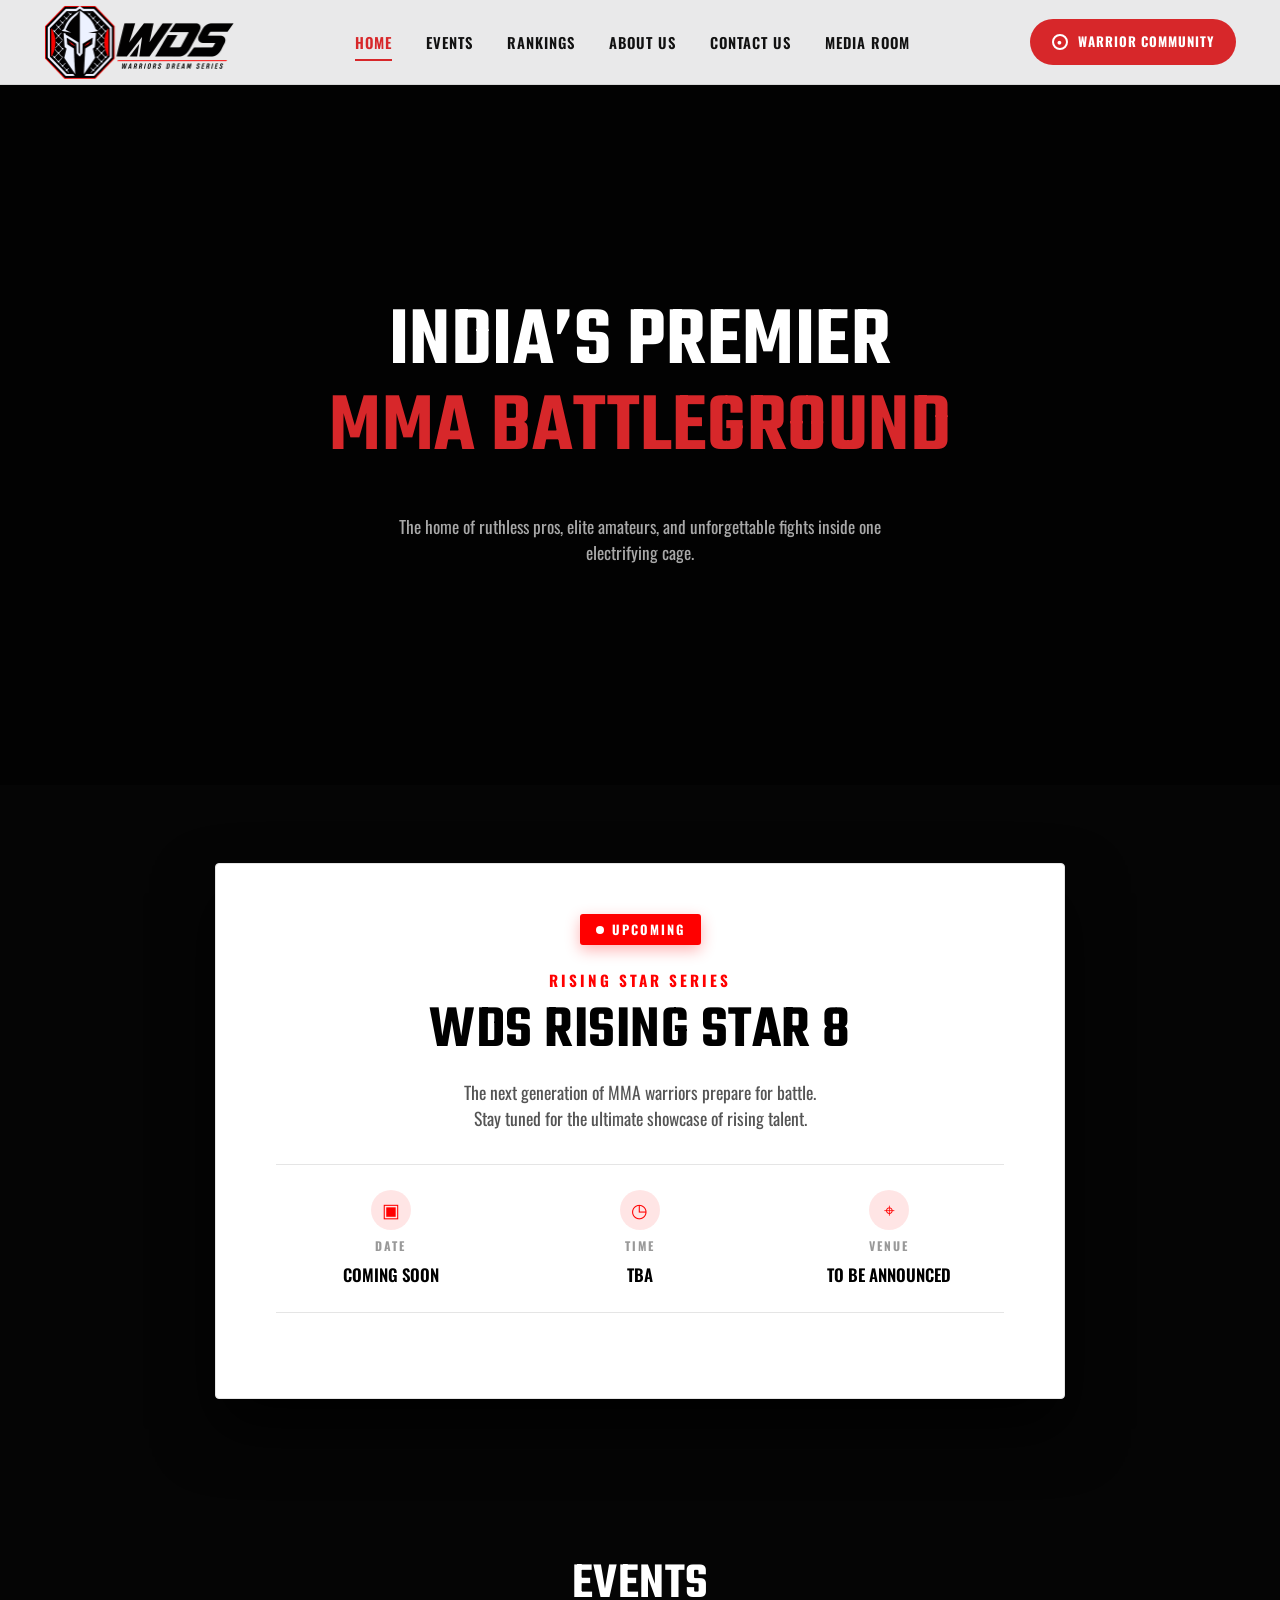
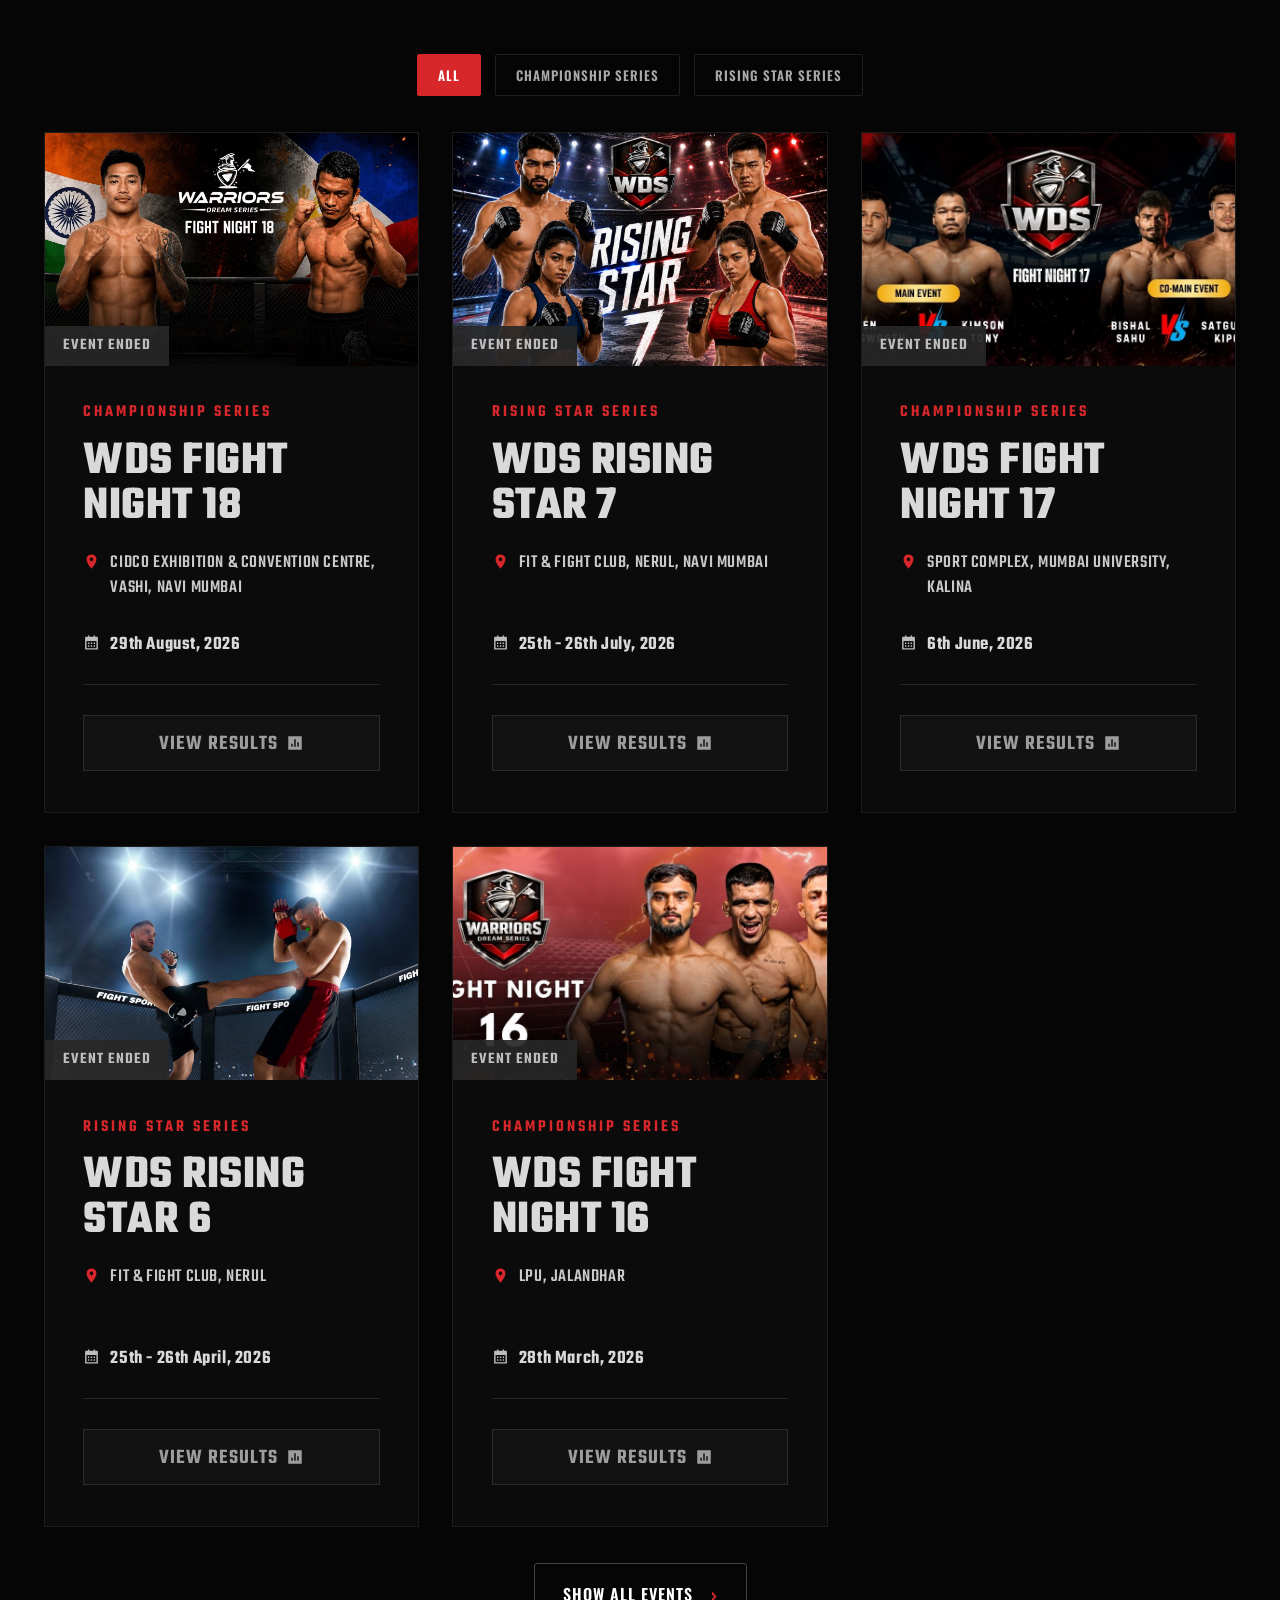
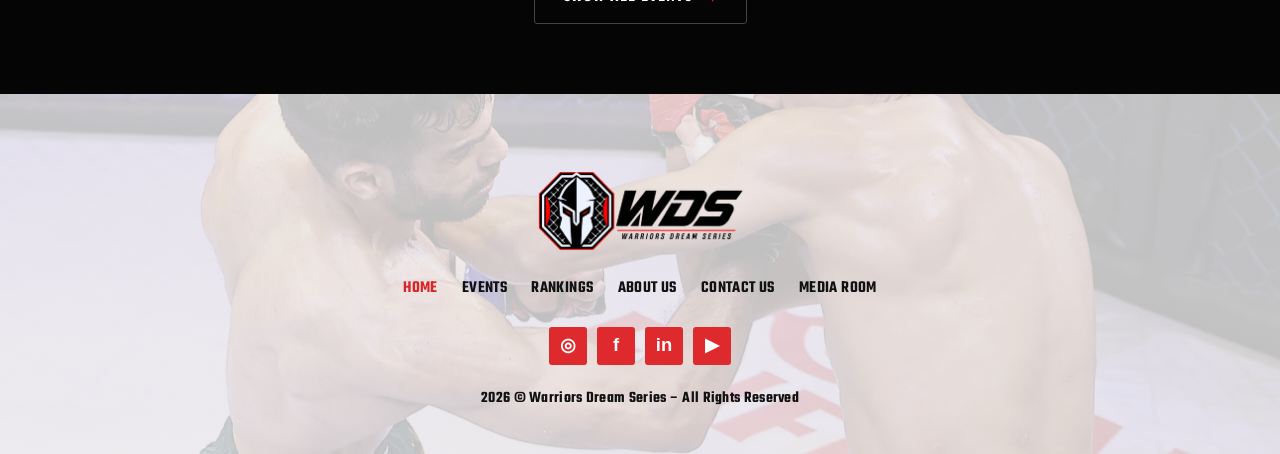
==== index.html @ 72a7eec4 "Remove rankings and schedule sections from index.html Removed the rankings and schedule sections fro" ====
<!DOCTYPE html>
<html lang="en">
<head>
<meta charset="UTF-8">
<meta name="viewport" content="width=device-width, initial-scale=1.0">
<title>Warriors Dream Series — India's Premier MMA Battleground</title>
<meta name="description" content="Warriors Dream Series is India's premier MMA promotion — Main Events, Contender Series, Fight Nights, Rising Star Series and WDS International.">
<link rel="stylesheet" href="css/style.css">
<link rel="icon" type="image/png" sizes="32x32" href="assets/images/favicon-32x32.png">
<link rel="icon" type="image/png" sizes="192x192" href="assets/images/favicon-192x192.png">
<link rel="apple-touch-icon" href="assets/images/apple-touch-icon.png">
</head>
<body>

<header class="site-header">
  <div class="container header-inner">
    <a href="./" class="site-logo"><img src="assets/images/logo.png" alt="Warriors Dream Series"></a>
    <nav class="site-nav" aria-label="Primary navigation">
      <ul>
        <li><a class="active" href="./">Home</a></li>
        <li><a href="pages/events.html">Events</a></li>
        <li><a href="https://vchandanshive34.github.io/fightrank/rankings/mixed-martial-arts" target="_blank">Rankings</a></li>
        <li><a href="pages/about.html">About Us</a></li>
        <li><a href="pages/contact.html">Contact Us</a></li>
        <li><a href="pages/media-room.html">Media Room</a></li>
      </ul>
    </nav>
    <a class="header-cta" href="pages/contact.html">
      <span class="bell-icon" aria-hidden="true">●</span>
      <span class="cta-label">Warrior Community</span>
    </a>
    <button class="nav-toggle" aria-label="Toggle navigation" aria-expanded="false">&#9776;</button>
  </div>
</header>

<main>
  <section class="hero">
    <div class="hero-video-bg" aria-hidden="true">
      <iframe
        src="https://www.youtube.com/embed/F2Uu6WP3tu0?autoplay=1&amp;mute=1&amp;loop=1&amp;playlist=F2Uu6WP3tu0&amp;controls=0&amp;showinfo=0&amp;modestbranding=1&amp;rel=0&amp;playsinline=1&amp;iv_load_policy=3&amp;disablekb=1"
        title="Warriors Dream Series hero video"
        frameborder="0"
        allow="autoplay; encrypted-media"
        referrerpolicy="strict-origin-when-cross-origin">
      </iframe>
    </div>
    <div class="hero-overlay" aria-hidden="true"></div>
    <div class="container hero-content">
      <h1>India’s Premier<br><span class="accent">MMA Battleground</span></h1>
      <p>The home of ruthless pros, elite amateurs, and unforgettable fights inside one electrifying cage.</p>
    </div>
  </section>

  <section class="upcoming-section">
    <div class="upcoming-card">
      <div class="status-badge"><span></span> Upcoming</div>
      <div class="series-label">Rising Star Series</div>
      <h2>WDS Rising Star 8</h2>
      <p class="upcoming-description">The next generation of MMA warriors prepare for battle.<br>Stay tuned for the ultimate showcase of rising talent.</p>
      <div class="upcoming-details">
        <div class="upcoming-detail">
          <div class="detail-icon">▣</div>
          <strong>Date</strong>
          <span>Coming Soon</span>
        </div>
        <div class="upcoming-detail">
          <div class="detail-icon">◷</div>
          <strong>Time</strong>
          <span>TBA</span>
        </div>
        <div class="upcoming-detail">
          <div class="detail-icon">⌖</div>
          <strong>Venue</strong>
          <span>To Be Announced</span>
        </div>
      </div>
    </div>
  </section>

  <section class="section archive-section">
    <div class="container">
      <div class="section-head">
        <h2>Events</h2>
      </div>
      <div class="event-filters">
        <button class="active" data-filter="all">All</button>
        <button data-filter="championship">Championship Series</button>
        <button data-filter="rising-star">Rising Star Series</button>
      </div>
      <div class="ev-grid">
        <article class="ev-card" data-category="championship">
          <div class="ev-poster">
            <img src="assets/images/fight-night-18-banner.jpg" alt="WDS Fight Night 18" loading="lazy">
            <span class="ev-status">Event Ended</span>
          </div>
          <div class="ev-body">
            <span class="ev-tag">Championship Series</span>
            <h3 class="ev-title">WDS Fight Night 18</h3>
            <p class="ev-meta ev-venue"><svg class="ev-ico" viewBox="0 0 24 24" aria-hidden="true"><path d="M12 2a7 7 0 0 0-7 7c0 5.25 7 13 7 13s7-7.75 7-13a7 7 0 0 0-7-7zm0 9.5A2.5 2.5 0 1 1 12 6.5a2.5 2.5 0 0 1 0 5z"/></svg><span>Cidco Exhibition &amp; Convention Centre, Vashi, Navi Mumbai</span></p>
            <p class="ev-meta ev-date"><svg class="ev-ico" viewBox="0 0 24 24" aria-hidden="true"><path d="M7 2h2v2h6V2h2v2h3a1 1 0 0 1 1 1v16a1 1 0 0 1-1 1H4a1 1 0 0 1-1-1V5a1 1 0 0 1 1-1h3V2zm12 8H5v10h14V10zM7 12h2v2H7v-2zm4 0h2v2h-2v-2zm4 0h2v2h-2v-2zm-8 4h2v2H7v-2zm4 0h2v2h-2v-2zm4 0h2v2h-2v-2z"/></svg><span>29th August, 2026</span></p>
            <a class="ev-btn" href="https://warriorsdreamseries.com/wds-fight-night-18" target="_blank" rel="noopener">View Results <svg class="ev-btn-ico" viewBox="0 0 24 24" aria-hidden="true"><path d="M3 3h18v18H3V3zm4 10v4h2v-4H7zm4-6v10h2V7h-2zm4 4v6h2v-6h-2z"/></svg></a>
          </div>
        </article>
        <article class="ev-card" data-category="rising-star">
          <div class="ev-poster">
            <img src="assets/images/wds-rising-star-7.jpg" alt="WDS Rising Star 7" loading="lazy">
            <span class="ev-status">Event Ended</span>
          </div>
          <div class="ev-body">
            <span class="ev-tag">Rising Star Series</span>
            <h3 class="ev-title">WDS Rising Star 7</h3>
            <p class="ev-meta ev-venue"><svg class="ev-ico" viewBox="0 0 24 24" aria-hidden="true"><path d="M12 2a7 7 0 0 0-7 7c0 5.25 7 13 7 13s7-7.75 7-13a7 7 0 0 0-7-7zm0 9.5A2.5 2.5 0 1 1 12 6.5a2.5 2.5 0 0 1 0 5z"/></svg><span>Fit &amp; Fight Club, Nerul, Navi Mumbai</span></p>
            <p class="ev-meta ev-date"><svg class="ev-ico" viewBox="0 0 24 24" aria-hidden="true"><path d="M7 2h2v2h6V2h2v2h3a1 1 0 0 1 1 1v16a1 1 0 0 1-1 1H4a1 1 0 0 1-1-1V5a1 1 0 0 1 1-1h3V2zm12 8H5v10h14V10zM7 12h2v2H7v-2zm4 0h2v2h-2v-2zm4 0h2v2h-2v-2zm-8 4h2v2H7v-2zm4 0h2v2h-2v-2zm4 0h2v2h-2v-2z"/></svg><span>25th - 26th July, 2026</span></p>
            <a class="ev-btn" href="https://warriorsdreamseries.com/wds-rising-star-7/" target="_blank" rel="noopener">View Results <svg class="ev-btn-ico" viewBox="0 0 24 24" aria-hidden="true"><path d="M3 3h18v18H3V3zm4 10v4h2v-4H7zm4-6v10h2V7h-2zm4 4v6h2v-6h-2z"/></svg></a>
          </div>
        </article>
        <article class="ev-card" data-category="championship">
          <div class="ev-poster">
            <img src="assets/images/wds-fight-night-17.jpg" alt="WDS Fight Night 17" loading="lazy">
            <span class="ev-status">Event Ended</span>
          </div>
          <div class="ev-body">
            <span class="ev-tag">Championship Series</span>
            <h3 class="ev-title">WDS Fight Night 17</h3>
            <p class="ev-meta ev-venue"><svg class="ev-ico" viewBox="0 0 24 24" aria-hidden="true"><path d="M12 2a7 7 0 0 0-7 7c0 5.25 7 13 7 13s7-7.75 7-13a7 7 0 0 0-7-7zm0 9.5A2.5 2.5 0 1 1 12 6.5a2.5 2.5 0 0 1 0 5z"/></svg><span>Sport Complex, Mumbai University, Kalina</span></p>
            <p class="ev-meta ev-date"><svg class="ev-ico" viewBox="0 0 24 24" aria-hidden="true"><path d="M7 2h2v2h6V2h2v2h3a1 1 0 0 1 1 1v16a1 1 0 0 1-1 1H4a1 1 0 0 1-1-1V5a1 1 0 0 1 1-1h3V2zm12 8H5v10h14V10zM7 12h2v2H7v-2zm4 0h2v2h-2v-2zm4 0h2v2h-2v-2zm-8 4h2v2H7v-2zm4 0h2v2h-2v-2zm4 0h2v2h-2v-2z"/></svg><span>6th June, 2026</span></p>
            <a class="ev-btn" href="https://warriorsdreamseries.com/warriors-dream-series-17/" target="_blank" rel="noopener">View Results <svg class="ev-btn-ico" viewBox="0 0 24 24" aria-hidden="true"><path d="M3 3h18v18H3V3zm4 10v4h2v-4H7zm4-6v10h2V7h-2zm4 4v6h2v-6h-2z"/></svg></a>
          </div>
        </article>
        <article class="ev-card" data-category="rising-star">
          <div class="ev-poster">
            <img src="assets/images/wds-rising-star-4.jpg" alt="WDS Rising Star 6" loading="lazy">
            <span class="ev-status">Event Ended</span>
          </div>
          <div class="ev-body">
            <span class="ev-tag">Rising Star Series</span>
            <h3 class="ev-title">WDS Rising Star 6</h3>
            <p class="ev-meta ev-venue"><svg class="ev-ico" viewBox="0 0 24 24" aria-hidden="true"><path d="M12 2a7 7 0 0 0-7 7c0 5.25 7 13 7 13s7-7.75 7-13a7 7 0 0 0-7-7zm0 9.5A2.5 2.5 0 1 1 12 6.5a2.5 2.5 0 0 1 0 5z"/></svg><span>Fit &amp; Fight Club, Nerul</span></p>
            <p class="ev-meta ev-date"><svg class="ev-ico" viewBox="0 0 24 24" aria-hidden="true"><path d="M7 2h2v2h6V2h2v2h3a1 1 0 0 1 1 1v16a1 1 0 0 1-1 1H4a1 1 0 0 1-1-1V5a1 1 0 0 1 1-1h3V2zm12 8H5v10h14V10zM7 12h2v2H7v-2zm4 0h2v2h-2v-2zm4 0h2v2h-2v-2zm-8 4h2v2H7v-2zm4 0h2v2h-2v-2zm4 0h2v2h-2v-2z"/></svg><span>25th - 26th April, 2026</span></p>
            <a class="ev-btn" href="https://warriorsdreamseries.com/wds-rising-star-6" target="_blank" rel="noopener">View Results <svg class="ev-btn-ico" viewBox="0 0 24 24" aria-hidden="true"><path d="M3 3h18v18H3V3zm4 10v4h2v-4H7zm4-6v10h2V7h-2zm4 4v6h2v-6h-2z"/></svg></a>
          </div>
        </article>
        <article class="ev-card" data-category="championship">
          <div class="ev-poster">
            <img src="assets/images/WDS-16-website-banner.jpg" alt="WDS Fight Night 16" loading="lazy">
            <span class="ev-status">Event Ended</span>
          </div>
          <div class="ev-body">
            <span class="ev-tag">Championship Series</span>
            <h3 class="ev-title">WDS Fight Night 16</h3>
            <p class="ev-meta ev-venue"><svg class="ev-ico" viewBox="0 0 24 24" aria-hidden="true"><path d="M12 2a7 7 0 0 0-7 7c0 5.25 7 13 7 13s7-7.75 7-13a7 7 0 0 0-7-7zm0 9.5A2.5 2.5 0 1 1 12 6.5a2.5 2.5 0 0 1 0 5z"/></svg><span>LPU, Jalandhar</span></p>
            <p class="ev-meta ev-date"><svg class="ev-ico" viewBox="0 0 24 24" aria-hidden="true"><path d="M7 2h2v2h6V2h2v2h3a1 1 0 0 1 1 1v16a1 1 0 0 1-1 1H4a1 1 0 0 1-1-1V5a1 1 0 0 1 1-1h3V2zm12 8H5v10h14V10zM7 12h2v2H7v-2zm4 0h2v2h-2v-2zm4 0h2v2h-2v-2zm-8 4h2v2H7v-2zm4 0h2v2h-2v-2zm4 0h2v2h-2v-2z"/></svg><span>28th March, 2026</span></p>
            <a class="ev-btn" href="https://warriorsdreamseries.com/warriors-dream-series-16" target="_blank" rel="noopener">View Results <svg class="ev-btn-ico" viewBox="0 0 24 24" aria-hidden="true"><path d="M3 3h18v18H3V3zm4 10v4h2v-4H7zm4-6v10h2V7h-2zm4 4v6h2v-6h-2z"/></svg></a>
          </div>
        </article>
      </div>
      <div class="archive-actions"><a href="pages/events.html" class="btn btn-outline">Show All Events <span>›</span></a></div>
    </div>
  </section>
<footer class="site-footer">
  <div class="footer-content">
    <a class="footer-brand" href="index.html">
      <img src="assets/images/footer-logo.png" alt="Warriors Dream Series">
    </a>

    <nav class="footer-nav" aria-label="Footer navigation">
      <a class="active" href="./">Home</a>
      <a href="pages/events.html">Events</a>
      <a href="https://vchandanshive34.github.io/fightrank/rankings/mixed-martial-arts" target="_blank">Rankings</a>
      <a href="pages/about.html">About Us</a>
      <a href="pages/contact.html">Contact Us</a>
      <a href="pages/media-room.html">Media Room</a>
    </nav>

    <div class="footer-socials">
      <a href="#" aria-label="Instagram">◎</a>
      <a href="#" aria-label="Facebook">f</a>
      <a href="#" aria-label="LinkedIn">in</a>
      <a href="#" aria-label="YouTube">▶</a>
    </div>

    <p class="footer-copy">2026 © Warriors Dream Series – All Rights Reserved</p>
  </div>
</footer>

<script src="js/main.js"></script>
</body>
</html>
---- css/style.css ----
/* ==========================================================================
   Warriors Dream Series — site stylesheet
   ========================================================================== */

@import url('https://fonts.googleapis.com/css2?family=Teko:wght@500;600;700&family=Oswald:wght@400;500;600;700&display=swap');

:root {
  --bg: #050505;
  --bg-alt: #0d0d0d;
  --card: #111111;
  --border: #1f1f1f;
  --text: #ffffff;
  --text-muted: #a8a8a8;
  --red: #d7272a;
  --red-dark: #a8181b;
  --white: #ffffff;
}

* { box-sizing: border-box; }

html { scroll-behavior: smooth; }

body {
  margin: 0;
  background: var(--bg);
  color: var(--text);
  font-family: 'Oswald', sans-serif;
  line-height: 1.5;
  -webkit-font-smoothing: antialiased;
}

h1, h2, h3, h4 {
  font-family: 'Teko', sans-serif;
  font-weight: 600;
  letter-spacing: 0.5px;
  margin: 0 0 0.5em;
  text-transform: uppercase;
}

a { color: inherit; text-decoration: none; }
img { max-width: 100%; display: block; }
ul { list-style: none; margin: 0; padding: 0; }

.container {
  max-width: 1240px;
  margin: 0 auto;
  padding: 0 24px;
}

.eyebrow {
  color: var(--red);
  font-weight: 700;
  letter-spacing: 3px;
  font-size: 0.8rem;
  text-transform: uppercase;
  display: inline-block;
  margin-bottom: 10px;
}

.btn {
  display: inline-flex;
  align-items: center;
  gap: 10px;
  background: var(--red);
  color: #fff;
  border: none;
  padding: 14px 28px;
  font-family: 'Oswald', sans-serif;
  font-weight: 600;
  letter-spacing: 1px;
  text-transform: uppercase;
  border-radius: 3px;
  cursor: pointer;
  transition: background 0.25s ease, transform 0.25s ease;
}
.btn:hover { background: #fff; color: #000; transform: translateY(-2px); }

.btn-outline {
  background: transparent;
  border: 1px solid var(--border);
  color: var(--text);
}
.btn-outline:hover { border-color: var(--red); background: var(--red); color: #fff; }

/* ---------- Header ---------- */
.site-header {
  position: sticky;
  top: 0;
  z-index: 100;
  background: #e9e9ea;
  border-bottom: 1px solid #d6d6d6;
}
.site-header .container {
  display: flex;
  align-items: center;
  justify-content: space-between;
  gap: 24px;
  height: 84px;
}
.site-logo img { height: 46px; width: auto; }
.site-nav ul { display: flex; gap: 34px; }
.site-nav a {
  color: #111;
  font-weight: 600;
  letter-spacing: 1px;
  text-transform: uppercase;
  font-size: 0.92rem;
  padding: 6px 0;
  border-bottom: 2px solid transparent;
  transition: border-color 0.2s ease, color 0.2s ease;
}
.site-nav a:hover,
.site-nav a.active { border-color: var(--red); color: var(--red); }

/* Header CTA pill (top right, "Warrior Communtity" + bell) */
.header-cta {
  display: inline-flex;
  align-items: center;
  gap: 10px;
  flex-shrink: 0;
  background: var(--red);
  color: #fff;
  padding: 13px 22px;
  border-radius: 999px;
  font-family: 'Oswald', sans-serif;
  font-weight: 700;
  letter-spacing: 1px;
  text-transform: uppercase;
  font-size: 0.82rem;
  white-space: nowrap;
  transition: background 0.2s ease;
}
.header-cta:hover { background: var(--red-dark); }
.header-cta .bell-icon { width: 16px; height: 16px; flex-shrink: 0; }

.nav-toggle {
  display: none;
  background: none;
  border: none;
  color: #111;
  font-size: 1.8rem;
  cursor: pointer;
}

@media (max-width: 860px) {
  .nav-toggle { display: block; }
  .header-cta span.cta-label { display: none; }
  .header-cta { padding: 12px; border-radius: 50%; }
  .site-nav {
    position: absolute;
    top: 84px; left: 0; right: 0;
    background: #e9e9ea;
    border-bottom: 1px solid #d6d6d6;
    display: none;
  }
  .site-nav.open { display: block; }
  .site-nav ul { flex-direction: column; gap: 0; padding: 10px 24px 24px; }
  .site-nav li { border-bottom: 1px solid #d6d6d6; }
  .site-nav a { display: block; padding: 14px 0; }
}

/* ---------- Hero ---------- */
.hero {
  position: relative;
  padding: 160px 0 130px;
  background: var(--bg);
  overflow: hidden;
  min-height: 640px;
  display: flex;
  align-items: center;
  justify-content: center;
}

/* Full-bleed looping YouTube background video, cropped to cover like background-size:cover */
.hero-video-bg {
  position: absolute;
  inset: 0;
  z-index: 0;
  overflow: hidden;
  pointer-events: none;
}
.hero-video-bg iframe {
  position: absolute;
  top: 50%;
  left: 50%;
  width: 100vw;
  height: 56.25vw;      /* 16:9 */
  min-height: 100%;
  min-width: 177.78vh;  /* 16:9 */
  transform: translate(-50%, -50%);
}
.hero-overlay {
  position: absolute;
  inset: 0;
  z-index: 1;
  background:
    linear-gradient(90deg, rgba(0,0,0,0.55) 0%, rgba(0,0,0,0.25) 55%, rgba(0,0,0,0.6) 100%),
    linear-gradient(180deg, rgba(0,0,0,0.35), rgba(0,0,0,0.55));
}
.hero-content {
  position: relative;
  z-index: 2;
  max-width: 860px;
  margin-left: auto;
  text-align: right;
}
@media (max-width: 860px) {
  .hero-content { max-width: 100%; margin-left: 0; text-align: center; }
  .hero-content p { margin-left: auto; margin-right: auto; }
}
@media (max-width: 700px) {
  .hero { min-height: 520px; padding: 140px 0 90px; }
}

.hero h1 {
  font-size: clamp(2.4rem, 4.6vw, 4.2rem);
  line-height: 1.02;
}
.hero h1 .accent { color: var(--red); }
.hero p {
  max-width: 620px;
  margin: 18px 0 34px auto;
  color: var(--text-muted);
  font-size: 1.05rem;
}

.page-hero {
  padding: 150px 0 60px;
  text-align: center;
  background: linear-gradient(180deg, rgba(215,39,42,0.10), transparent 70%), var(--bg);
  border-bottom: 1px solid var(--border);
}
.page-hero .eyebrow { display: block; }
.page-hero h1 { font-size: clamp(2.4rem, 5vw, 4rem); }

/* ---------- Featured event showcase ---------- */
.showcase {
  padding: 70px 0;
}
.showcase-wrapper {
  display: flex;
  align-items: center;
  gap: 0;
}
.showcase-image {
  width: 58%;
  position: relative;
}
.showcase-image img {
  width: 100%;
  border-radius: 6px;
  box-shadow: 0 30px 60px rgba(0,0,0,0.7);
}
.showcase-badge {
  position: absolute;
  top: -14px; left: 30px;
  background: #1a1a1a;
  border: 1px solid #333;
  color: #e5e5e5;
  padding: 8px 16px;
  font-size: 0.78rem;
  font-weight: 700;
  letter-spacing: 2px;
  border-radius: 3px;
}
.showcase-content {
  width: 46%;
  margin-left: -8%;
  background: #fff;
  color: #111;
  padding: 46px 50px;
  border-radius: 4px;
  box-shadow: -20px 20px 60px rgba(0,0,0,0.6);
  position: relative;
  z-index: 2;
}
.showcase-content .eyebrow { color: var(--red); }
.showcase-content h2 { color: #000; font-size: 2.6rem; }
.showcase-content p { color: #555; }
.detail-grid {
  display: grid;
  grid-template-columns: 1fr 1fr;
  gap: 18px;
  padding: 22px 0;
  border-top: 1px solid #eee;
  border-bottom: 1px solid #eee;
  margin: 20px 0 26px;
}
.detail-grid .full { grid-column: 1 / -1; }
.detail-grid strong {
  display: block;
  font-size: 0.72rem;
  letter-spacing: 1.5px;
  color: #999;
  margin-bottom: 4px;
}
.detail-grid span { font-weight: 600; font-size: 1rem; }

@media (max-width: 900px) {
  .showcase-wrapper { flex-direction: column; }
  .showcase-image, .showcase-content { width: 100%; margin-left: 0; }
  .showcase-content { margin-top: -40px; padding: 34px 24px; }
}

/* ---------- Section heading ---------- */
.section {
  padding: 70px 0;
}
.section-head {
  text-align: center;
  margin-bottom: 44px;
}
.section-head h2 { font-size: clamp(2rem, 4vw, 2.8rem); }

/* ---------- Event grid / cards ---------- */
.event-filters {
  display: flex;
  justify-content: center;
  gap: 14px;
  flex-wrap: wrap;
  margin-bottom: 36px;
}
.event-filters button {
  background: transparent;
  border: 1px solid var(--border);
  color: var(--text-muted);
  padding: 10px 20px;
  font-family: 'Oswald', sans-serif;
  font-weight: 600;
  letter-spacing: 1px;
  text-transform: uppercase;
  font-size: 0.82rem;
  border-radius: 3px;
  cursor: pointer;
}
.event-filters button.active,
.event-filters button:hover { border-color: var(--red); color: #fff; background: var(--red); }

.event-grid {
  display: grid;
  grid-template-columns: repeat(auto-fit, minmax(300px, 1fr));
  gap: 28px;
}
.event-card {
  background: var(--bg-alt);
  border: 1px solid var(--border);
  border-radius: 4px;
  overflow: hidden;
  transition: transform 0.25s ease, border-color 0.25s ease;
  display: flex;
  flex-direction: column;
}
.event-card:hover { transform: translateY(-6px); border-color: var(--red); }
.event-card .thumb {
  aspect-ratio: 16/10;
  background: #000;
  overflow: hidden;
}
.event-card .thumb img { width: 100%; height: 100%; object-fit: cover; }
.event-card .body { padding: 22px 20px; flex-grow: 1; display: flex; flex-direction: column; }
.event-card .tag {
  color: var(--red);
  font-size: 0.7rem;
  font-weight: 700;
  letter-spacing: 1.5px;
  text-transform: uppercase;
}
.event-card h3 { font-size: 1.5rem; margin: 8px 0; }
.event-card .venue {
  color: var(--text-muted);
  font-size: 0.82rem;
  text-transform: uppercase;
  margin-bottom: 14px;
}
.event-card .date-row {
  font-size: 0.82rem;
  font-weight: 600;
  padding-bottom: 14px;
  border-bottom: 1px solid var(--border);
  margin-top: auto;
}
.event-card .status {
  display: inline-block;
  margin-top: 14px;
  background: #1a1a1a;
  color: #888;
  font-size: 0.72rem;
  font-weight: 700;
  letter-spacing: 1px;
  text-transform: uppercase;
  padding: 10px;
  text-align: center;
  border-radius: 2px;
}

/* ---------- Rankings ---------- */
.rankings-grid {
  display: grid;
  grid-template-columns: repeat(auto-fit, minmax(280px, 1fr));
  gap: 26px;
}
.rank-card {
  background: var(--bg-alt);
  border: 1px solid var(--border);
  border-radius: 4px;
  padding: 30px 26px;
  text-align: center;
}
.rank-card .record { color: var(--red); font-weight: 700; letter-spacing: 1px; }
.rank-card .weight { color: var(--text-muted); font-size: 0.8rem; text-transform: uppercase; letter-spacing: 1.5px; margin: 6px 0 14px; }
.rank-card h3 { font-size: 1.9rem; }
.rank-card .note { color: var(--text-muted); font-size: 0.85rem; margin-top: 8px; }

/* ---------- Testimonials ---------- */
.testimonial-grid {
  display: grid;
  grid-template-columns: repeat(auto-fit, minmax(280px, 1fr));
  gap: 26px;
}
.testimonial-card {
  background: var(--bg-alt);
  border: 1px solid var(--border);
  border-radius: 4px;
  padding: 30px 26px;
}
.testimonial-card p { color: #ddd; font-style: italic; margin-bottom: 18px; }
.testimonial-card .name { font-weight: 700; text-transform: uppercase; letter-spacing: 1px; }
.testimonial-card .role { color: var(--red); font-size: 0.8rem; text-transform: uppercase; letter-spacing: 1px; }

/* ---------- Trainers / Team ---------- */
.people-grid {
  display: grid;
  grid-template-columns: repeat(auto-fit, minmax(220px, 1fr));
  gap: 24px;
}
.people-card { text-align: center; }
.people-card .photo {
  aspect-ratio: 1;
  border-radius: 6px;
  overflow: hidden;
  background: var(--bg-alt);
  border: 1px solid var(--border);
  margin-bottom: 14px;
}
.people-card .photo img { width: 100%; height: 100%; object-fit: cover; }
.people-card h4 { font-size: 1.3rem; margin-bottom: 2px; }
.people-card .role { color: var(--red); font-size: 0.8rem; text-transform: uppercase; letter-spacing: 1px; }
.people-card .bio { color: var(--text-muted); font-size: 0.85rem; margin-top: 10px; text-align: left; }

/* ---------- Schedule table ---------- */
.schedule-list { display: flex; flex-direction: column; gap: 14px; }
.schedule-row {
  display: grid;
  grid-template-columns: 140px 1fr 1fr auto;
  align-items: center;
  gap: 18px;
  background: var(--bg-alt);
  border: 1px solid var(--border);
  border-radius: 4px;
  padding: 18px 22px;
}
.schedule-row .status { font-size: 0.68rem; font-weight: 700; letter-spacing: 1px; text-transform: uppercase; color: #888; background: #1a1a1a; padding: 6px 10px; border-radius: 2px; text-align: center; }
.schedule-row .name .tag { display: block; color: var(--red); font-size: 0.68rem; font-weight: 700; letter-spacing: 1.5px; margin-bottom: 2px; }
.schedule-row .name h4 { margin: 0; font-size: 1.25rem; }
.schedule-row .venue { color: var(--text-muted); font-size: 0.85rem; }
.schedule-row .date { font-weight: 600; font-size: 0.9rem; white-space: nowrap; }
@media (max-width: 700px) {
  .schedule-row { grid-template-columns: 1fr; text-align: left; }
}

/* ---------- Countdown ---------- */
.countdown {
  display: flex;
  gap: 18px;
  justify-content: center;
  margin: 18px 0 30px;
}
.countdown div {
  background: var(--bg-alt);
  border: 1px solid var(--border);
  border-radius: 4px;
  padding: 14px 20px;
  min-width: 84px;
  text-align: center;
}
.countdown span { display: block; font-family: 'Teko', sans-serif; font-size: 2.2rem; color: var(--red); }
.countdown small { text-transform: uppercase; letter-spacing: 1px; color: var(--text-muted); font-size: 0.7rem; }

/* ---------- Media room ---------- */
.video-grid {
  display: grid;
  grid-template-columns: repeat(auto-fit, minmax(280px, 1fr));
  gap: 24px;
}
.video-card { background: var(--bg-alt); border: 1px solid var(--border); border-radius: 4px; overflow: hidden; }
.video-card .frame { aspect-ratio: 16/9; }
.video-card .frame iframe { width: 100%; height: 100%; border: 0; }
.video-card .meta { padding: 16px 18px; }
.video-card .source { color: var(--red); font-size: 0.7rem; font-weight: 700; letter-spacing: 1.5px; text-transform: uppercase; }
.video-card h4 { font-size: 1.1rem; margin: 6px 0 0; }

.press-list { display: flex; flex-direction: column; gap: 2px; }
.press-item {
  display: flex; justify-content: space-between; gap: 20px;
  padding: 18px 0;
  border-bottom: 1px solid var(--border);
}
.press-item .outlet { color: var(--red); font-weight: 700; letter-spacing: 1px; font-size: 0.8rem; min-width: 220px; text-transform: uppercase; }
.press-item .headline { color: #ddd; }
.press-item .badge { color: var(--text-muted); font-size: 0.72rem; text-transform: uppercase; }
@media (max-width: 700px) { .press-item { flex-direction: column; gap: 6px; } .outlet { min-width: 0; } }

/* ---------- About sections ---------- */
.about-block { max-width: 780px; margin: 0 auto; text-align: center; }
.about-block p { color: #ccc; margin-bottom: 1em; }

/* ---------- Contact ---------- */
.contact-grid {
  display: grid;
  grid-template-columns: 1fr 1.3fr;
  gap: 50px;
}
.contact-info .item { margin-bottom: 26px; }
.contact-info .item strong { display: block; color: var(--red); font-size: 0.75rem; letter-spacing: 1.5px; text-transform: uppercase; margin-bottom: 6px; }
.contact-form { display: grid; gap: 16px; }
.contact-form input,
.contact-form textarea {
  width: 100%;
  background: var(--bg-alt);
  border: 1px solid var(--border);
  color: #fff;
  padding: 14px 16px;
  font-family: 'Oswald', sans-serif;
  border-radius: 3px;
}
.contact-form textarea { min-height: 140px; resize: vertical; }
.contact-form input:focus,
.contact-form textarea:focus { outline: none; border-color: var(--red); }
.form-note { color: var(--text-muted); font-size: 0.82rem; margin-top: 10px; }
@media (max-width: 800px) { .contact-grid { grid-template-columns: 1fr; } }

/* ---------- Footer ---------- */
.site-footer {
  border-top: 1px solid var(--border);
  padding: 60px 0 30px;
  margin-top: 60px;
}
.footer-grid {
  display: grid;
  grid-template-columns: 1.3fr 1fr 1.2fr;
  gap: 40px;
  margin-bottom: 40px;
}
.footer-grid h4 { font-size: 1rem; letter-spacing: 1px; color: var(--text-muted); margin-bottom: 16px; }
.footer-grid ul li { margin-bottom: 10px; }
.footer-grid ul a:hover { color: var(--red); }
.footer-logo img { height: 40px; margin-bottom: 16px; }
.footer-logo p { color: var(--text-muted); font-size: 0.88rem; max-width: 320px; }
.social-row { display: flex; gap: 14px; margin-top: 16px; }
.social-row a {
  width: 38px; height: 38px;
  border: 1px solid var(--border);
  border-radius: 50%;
  display: flex; align-items: center; justify-content: center;
  font-size: 0.8rem;
}
.social-row a:hover { border-color: var(--red); color: var(--red); }
.footer-bottom {
  border-top: 1px solid var(--border);
  padding-top: 24px;
  display: flex;
  justify-content: space-between;
  flex-wrap: wrap;
  gap: 10px;
  color: var(--text-muted);
  font-size: 0.82rem;
}
@media (max-width: 800px) { .footer-grid { grid-template-columns: 1fr; } }

/* ==========================================================================
   Homepage alignment with warriorsdreamseries.com
   ========================================================================== */

.header-inner { min-height: 84px; }
.site-logo { display: block; max-width: 190px; }
.site-logo img { width: 100%; height: auto; }
.header-cta .bell-icon { color: #fff; font-size: 0.55rem; width: 16px; height: 16px; border: 2px solid #fff; border-radius: 50%; display: inline-flex; align-items: center; justify-content: center; }

.hero {
  min-height: 700px;
  padding: 150px 0 120px;
  background: #050505;
}
.hero-image {
  position: absolute;
  inset: 0;
  background:
    linear-gradient(90deg, rgba(0,0,0,.88) 0%, rgba(0,0,0,.45) 48%, rgba(0,0,0,.78) 100%),
    url("../assets/images/bg-weight-training.jpg") center / cover no-repeat;
  filter: saturate(.75);
}
.hero-content { max-width: 760px; }
.hero h1 { font-size: clamp(3.2rem, 6.6vw, 6.2rem); font-weight: 600; }
.hero p { max-width: 520px; font-size: 1.08rem; }
.hero-link {
  display: inline-flex;
  align-items: center;
  gap: 18px;
  color: #fff;
  font-family: 'Teko', sans-serif;
  font-size: 1.12rem;
  font-weight: 600;
  letter-spacing: 1px;
  text-transform: uppercase;
}
.hero-link span { color: var(--red); font-size: 2rem; line-height: .5; }
.hero-frame { position: absolute; left: 4%; bottom: -8px; width: 180px; opacity: .9; z-index: 2; }

.upcoming-section { background: #050505; padding: 78px 5%; }
.upcoming-card {
  position: relative;
  max-width: 850px;
  margin: 0 auto;
  padding: 50px 60px;
  background: #fff;
  border: 1px solid #e5e5e5;
  border-radius: 4px;
  box-shadow: 0 30px 60px rgba(0,0,0,.8);
  color: #000;
  text-align: center;
}
.status-badge {
  display: inline-flex;
  align-items: center;
  gap: 8px;
  margin-bottom: 24px;
  padding: 6px 16px;
  background: #f00;
  color: #fff;
  border-radius: 3px;
  box-shadow: 0 5px 15px rgba(255,0,0,.3);
  font-size: .8rem;
  font-weight: 700;
  letter-spacing: 2px;
  text-transform: uppercase;
}
.status-badge span { width: 8px; height: 8px; background: #fff; border-radius: 50%; }
.series-label { margin-bottom: 8px; color: #f00; font-size: .95rem; font-weight: 700; letter-spacing: 3px; text-transform: uppercase; }
.upcoming-card h2 { margin: 0 0 15px; color: #000; font-size: clamp(3rem, 5vw, 3.8rem); line-height: 1.05; }
.upcoming-description { max-width: 640px; margin: 0 auto; color: #555; font-size: 1.1rem; line-height: 1.5; }
.upcoming-details { display: grid; grid-template-columns: repeat(3, 1fr); gap: 20px; margin: 32px 0 35px; padding: 25px 0; border-top: 1px solid #e5e5e5; border-bottom: 1px solid #e5e5e5; }
.upcoming-detail { display: flex; flex-direction: column; align-items: center; gap: 7px; }
.detail-icon { display: grid; place-items: center; width: 40px; height: 40px; border-radius: 50%; background: rgba(255,0,0,.1); color: #f00; font-size: 1.2rem; }
.upcoming-detail strong { color: #999; font-size: .75rem; letter-spacing: 2px; text-transform: uppercase; }
.upcoming-detail span { color: #000; font-size: 1.05rem; font-weight: 600; text-transform: uppercase; }
.coming-soon-button { display: inline-flex; align-items: center; justify-content: center; gap: 12px; width: min(100%, 450px); padding: 17px 30px; background: #111; border: 1px solid #333; border-radius: 3px; color: #fff; font-size: 1rem; font-weight: 700; letter-spacing: 2px; text-transform: uppercase; }
.coming-soon-button span { color: #f00; font-size: 1.3rem; }

.archive-section, .rankings-section, .testimonials-section, .schedule-section { background: #050505; }
.trainers-section { background: #0d0d0d; }
.section-head h2 { font-size: clamp(2.6rem, 4vw, 3.5rem); }
.archive-section .section-head { margin-bottom: 30px; }
.event-filters button { border-radius: 2px; }
.event-grid { grid-template-columns: repeat(3, minmax(0, 1fr)); gap: 20px; }
.event-card { position: relative; min-height: 430px; border: 0; border-radius: 0; background: #000; }
.event-card .thumb { position: absolute; inset: 0; height: 100%; aspect-ratio: auto; }
.event-card .thumb img { filter: grayscale(30%) brightness(.78); transition: transform .5s ease, filter .5s ease; }
.event-card .body { position: absolute; inset: auto 0 0; z-index: 1; min-height: 150px; padding: 56px 20px 24px; background: linear-gradient(transparent, rgba(0,0,0,.95)); }
.event-card .tag { color: #fff; }
.event-card h3 { margin: 7px 0 0; font-size: 2rem; }
.event-card:hover { border-color: transparent; transform: translateY(-5px); }
.event-card:hover .thumb img { filter: grayscale(0) brightness(1); transform: scale(1.05); }
.archive-actions { margin-top: 36px; text-align: center; }
.archive-actions .btn-outline { border-color: #444; }
.archive-actions .btn span { color: var(--red); margin-left: 8px; font-size: 1.3rem; }

.archive-ribbon { display: grid; grid-template-columns: repeat(3, 1fr); gap: 20px; margin-bottom: 72px; }
.archive-ribbon-card { position: relative; min-height: 190px; overflow: hidden; background: #000; }
.archive-ribbon-card img { width: 100%; height: 100%; min-height: 190px; object-fit: cover; filter: brightness(.55); }
.archive-ribbon-card span { position: absolute; inset: auto 0 0; padding: 22px; background: linear-gradient(transparent, rgba(0,0,0,.9)); color: #fff; font-family: 'Teko', sans-serif; font-size: 1.6rem; text-transform: uppercase; }
.rankings-heading { margin-bottom: 30px; }
.rankings-grid { grid-template-columns: repeat(2, minmax(0, 1fr)); max-width: 820px; margin: 0 auto; }
.rank-card { padding: 38px 26px; border-radius: 0; border-top: 3px solid var(--red); background: #0d0d0d; }
.rank-card h3 { font-size: 2.4rem; }
.stars { margin-bottom: 18px; color: #f00; letter-spacing: 4px; }
.testimonial-card { border: 0; border-top: 3px solid #f00; border-radius: 0; background: #0d0d0d; }
.testimonial-card p { color: #d6d6d6; font-style: normal; line-height: 1.75; }
.testimonial-card .role, .people-card .role { color: #f00; }
.people-grid { grid-template-columns: repeat(4, minmax(0, 1fr)); gap: 18px; }
.people-card .photo { height: 320px; aspect-ratio: auto; border: 0; border-radius: 0; background: #111; }
.people-card .photo img { object-fit: contain; object-position: bottom center; filter: grayscale(35%); }
.people-card h4 { margin-top: 16px; font-size: 1.5rem; }
.schedule-row { grid-template-columns: 120px 1.25fr 1.2fr .9fr auto; border: 0; border-radius: 0; background: #0d0d0d; }
.schedule-row .status { color: #fff; background: #f00; font-size: .62rem; }
.schedule-row .name h4 { font-size: 1.35rem; }
.schedule-action { color: #f00; font-size: .72rem; font-weight: 700; letter-spacing: 1px; text-transform: uppercase; white-space: nowrap; }
.schedule-action:hover { color: #fff; }

@media (max-width: 1000px) {
  .site-nav ul { gap: 18px; }
  .event-grid { grid-template-columns: repeat(2, minmax(0, 1fr)); }
  .people-grid { grid-template-columns: repeat(2, minmax(0, 1fr)); }
  .schedule-row { grid-template-columns: 110px 1fr 1fr; }
  .schedule-row .date, .schedule-action { grid-column: 2; }
}
@media (max-width: 860px) {
  .header-inner { height: 84px; }
  .site-nav { top: 84px; }
  .hero { min-height: 600px; }
  .hero-frame { width: 125px; left: 2%; }
}
@media (max-width: 700px) {
  .hero { min-height: 560px; padding: 130px 0 90px; }
  .hero-content { text-align: center; }
  .hero p { margin-left: auto; margin-right: auto; }
  .hero-frame { display: none; }
  .upcoming-section { padding: 55px 5%; }
  .upcoming-card { padding: 35px 20px; }
  .upcoming-card h2 { font-size: 2.5rem; }
  .upcoming-description { font-size: 1rem; }
  .upcoming-details { grid-template-columns: 1fr; gap: 15px; }
  .upcoming-detail { flex-direction: row; align-items: center; padding: 12px 15px; background: #fafafa; text-align: left; }
  .upcoming-detail strong, .upcoming-detail span { display: block; }
  .upcoming-detail strong { margin-right: auto; }
  .event-grid, .archive-ribbon, .rankings-grid { grid-template-columns: 1fr; }
  .event-card { min-height: 360px; }
  .archive-ribbon { margin-bottom: 50px; }
  .people-grid { grid-template-columns: repeat(2, minmax(0, 1fr)); }
  .people-card .photo { height: 240px; }
  .schedule-row { grid-template-columns: 1fr; gap: 10px; }
  .schedule-row .date, .schedule-action { grid-column: auto; }
}

/* Final homepage adjustments */
.hero-video-bg {
  position: absolute;
  inset: 0;
  z-index: 0;
  overflow: hidden;
  pointer-events: none;
  background: #050505;
}

.hero-video-bg iframe {
  position: absolute;
  top: 50%;
  left: 50%;
  width: 100vw;
  height: 56.25vw;
  min-width: 177.78vh;
  min-height: 100%;
  border: 0;
  transform: translate(-50%, -50%);
}

.hero-content {
  max-width: 900px;
  margin: 0 auto;
  text-align: center;
}

.hero-content p {
  margin-right: auto;
  margin-left: auto;
}

.hero-frame {
  display: none;
}

.footer-logo img {
  width: 190px;
  height: auto;
}

/* Footer matching the supplied Warriors Dream Series reference */
.site-footer {
  position: relative;
  min-height: 360px;
  padding: 76px 24px 34px;
  margin-top: 0;
  border-top: 0;
  background:
    linear-gradient(rgba(235, 235, 235, 0.82), rgba(235, 235, 235, 0.82)),
    url("../assets/images/footer-fight.jpg") center 42% / cover no-repeat;
  color: #111;
}

.footer-content {
  position: relative;
  z-index: 1;
  max-width: 940px;
  margin: 0 auto;
  text-align: center;
}

.footer-brand {
  display: inline-block;
  width: 205px;
  margin-bottom: 20px;
}

.footer-brand img {
  width: 100%;
  height: auto;
}

.footer-nav {
  display: flex;
  align-items: center;
  justify-content: center;
  flex-wrap: wrap;
  gap: 24px;
  margin-bottom: 25px;
}

.footer-nav a {
  color: #111;
  font-family: "Teko", sans-serif;
  font-size: 1.05rem;
  font-weight: 600;
  letter-spacing: 0.4px;
  text-transform: uppercase;
}

.footer-nav a:hover,
.footer-nav a.active {
  color: var(--red);
}

.footer-socials {
  display: flex;
  justify-content: center;
  gap: 10px;
  margin-bottom: 22px;
}

.footer-socials a {
  display: grid;
  width: 38px;
  height: 38px;
  place-items: center;
  border-radius: 3px;
  background: #df2a2d;
  color: #fff;
  font-family: Arial, sans-serif;
  font-size: 1.15rem;
  font-weight: 700;
  line-height: 1;
}

.footer-socials a:hover {
  background: #111;
}

.footer-copy {
  margin: 0;
  color: #111;
  font-family: "Teko", sans-serif;
  font-size: 1rem;
  font-weight: 600;
  letter-spacing: 0.3px;
}

/* ---------- Page Hero Section ---------- */
.page-hero {
  position: relative;
  min-height: 400px;
  display: flex;
  align-items: center;
  justify-content: center;
  background-size: cover;
  background-position: center;
  background-attachment: fixed;
  overflow: hidden;
}

.hero-overlay {
  position: absolute;
  top: 0;
  left: 0;
  width: 100%;
  height: 100%;
  background: rgba(0, 0, 0, 0.5);
  z-index: 1;
}

.hero-inner {
  position: relative;
  z-index: 2;
  text-align: center;
}

.hero-inner h1 {
  font-size: 3.5rem;
  color: #fff;
  margin: 10px 0 0 0;
  text-shadow: 2px 2px 8px rgba(0, 0, 0, 0.8);
  letter-spacing: 2px;
}

/* About Us Heading */
.about-heading {
  display: flex;
  align-items: center;
  justify-content: center;
  margin: 40px 0;
}

.about-heading-label {
  background: #d7272a;
  color: #fff;
  padding: 20px 40px;
  font-family: 'Teko', sans-serif;
  font-size: 2.5rem;
  font-weight: 700;
  letter-spacing: 2px;
  text-transform: uppercase;
  text-align: center;
  box-shadow: 0 4px 12px rgba(215, 39, 42, 0.3);
}

@media (max-width: 768px) {
  .page-hero {
    min-height: 300px;
    background-attachment: scroll;
  }

  .hero-inner h1 {
    font-size: 2.2rem;
  }

  .about-heading-label {
    font-size: 1.8rem;
    padding: 15px 30px;
  }
}

@media (max-width: 768px) {
  .site-footer {
    min-height: 330px;
    padding: 60px 16px 28px;
  }

  .footer-brand {
    width: 175px;
  }

  .footer-nav {
    gap: 10px 18px;
  }
}

/* ==========================================================================
   Events page — hero banner + upcoming split panel
   ========================================================================== */

.events-hero {
  min-height: clamp(340px, 46vw, 620px);
  background-attachment: scroll;
  background-position: center 38%;
}
.events-hero .hero-overlay {
  background: linear-gradient(180deg, rgba(0,0,0,.6) 0%, rgba(0,0,0,.3) 45%, rgba(0,0,0,.62) 100%);
}
.events-hero .hero-inner h1 {
  margin: 0;
  font-size: clamp(3.4rem, 11.5vw, 9.5rem);
  font-weight: 700;
  line-height: .92;
  letter-spacing: clamp(2px, .7vw, 10px);
  text-shadow: 0 8px 34px rgba(0,0,0,.7);
}

/* ---------- Upcoming split panel ---------- */
.event-upcoming {
  display: grid;
  grid-template-columns: minmax(0, 33%) minmax(0, 67%);
  background: #fff;
  overflow: hidden;
}
.eu-panel {
  position: relative;
  display: flex;
  flex-direction: column;
  justify-content: center;
  padding: clamp(48px, 6.5vw, 104px) clamp(26px, 4vw, 72px);
}
.eu-left {
  background: linear-gradient(100deg, #006ffb 0%, #00a6fc 100%);
  clip-path: polygon(0 0, 100% 0, calc(100% - 34px) 100%, 0 100%);
  padding-left: clamp(24px, 3.2vw, 58px);
  padding-right: clamp(34px, 3.4vw, 62px);
}
.eu-left h2 {
  margin: 0;
  color: #fff;
  font-family: 'Teko', 'Oswald', 'Arial Narrow', sans-serif;
  font-size: clamp(2rem, 4.2vw, 3.9rem);
  font-weight: 700;
  line-height: 1;
  letter-spacing: 2px;
}
.eu-right {
  background: linear-gradient(100deg, #c00101 0%, #ef1212 100%);
  clip-path: polygon(34px 0, 100% 0, 100% 100%, 0 100%);
  padding-left: clamp(52px, 5vw, 96px);
  align-items: center;
  text-align: center;
}
.eu-title {
  margin: 0 0 clamp(26px, 3vw, 46px);
  color: #fff;
  font-family: 'Teko', 'Oswald', 'Arial Narrow', sans-serif;
  font-size: clamp(1.9rem, 4.6vw, 4rem);
  font-weight: 700;
  line-height: 1;
  letter-spacing: 1px;
}
.eu-meta {
  display: flex;
  flex-wrap: wrap;
  justify-content: center;
  gap: clamp(24px, 5vw, 80px);
  margin-bottom: clamp(28px, 3vw, 44px);
}
.eu-meta-item {
  display: flex;
  align-items: center;
  gap: 14px;
  text-align: left;
}
.eu-meta-item svg {
  flex: none;
  width: clamp(26px, 2.4vw, 36px);
  height: clamp(26px, 2.4vw, 36px);
  fill: none;
  stroke: #fff;
  stroke-width: 1.7;
  stroke-linecap: round;
  stroke-linejoin: round;
}
.eu-label {
  display: block;
  font-family: 'Oswald', sans-serif;
  font-size: .82rem;
  font-weight: 700;
  letter-spacing: 2.5px;
  text-transform: uppercase;
  color: #fff;
  line-height: 1.5;
}
.eu-value {
  display: block;
  font-family: 'Oswald', sans-serif;
  font-size: 1.05rem;
  font-weight: 400;
  color: #fff;
  opacity: .95;
  line-height: 1.3;
}
.eu-cta {
  display: inline-block;
  background: #fff;
  color: #c00101;
  padding: 16px 52px;
  font-family: 'Oswald', sans-serif;
  font-size: .88rem;
  font-weight: 700;
  letter-spacing: 3px;
  text-transform: uppercase;
  transition: background .25s ease, color .25s ease;
}
.eu-cta:hover { background: #111; color: #fff; }

@media (max-width: 900px) {
  .event-upcoming { grid-template-columns: 1fr; }
  .eu-left, .eu-right {
    clip-path: none;
    padding-left: clamp(24px, 6vw, 48px);
    padding-right: clamp(24px, 6vw, 48px);
    align-items: center;
    text-align: center;
  }
  .eu-left { padding-top: clamp(36px, 8vw, 56px); padding-bottom: clamp(36px, 8vw, 56px); }
  .eu-left h2 { font-size: clamp(2.2rem, 9vw, 3.4rem); }
  .eu-meta { flex-direction: column; align-items: center; gap: 20px; }
  .eu-meta-item { width: min(100%, 210px); }
}

/* ==========================================================================
   About / Contact / Media Room — page rebuilds
   ========================================================================== */

/* ---------- Shared: alternating content bands ---------- */
.band { padding: clamp(46px, 6vw, 84px) 0; }
.band-light { background: #d9d9d9; color: #141414; }
.band-dark  { background: #0d0d0d; color: #f2f2f2; }
.band-black { background: #000; color: #f2f2f2; }
.band-inner { max-width: 980px; }
.band-inner p { margin: 0 0 18px; line-height: 1.85; font-size: clamp(.94rem, 1.1vw, 1.02rem); }
.band-light .band-inner p { color: #1c1c1c; }
.band-dark .band-inner p, .band-black .band-inner p { color: #d8d8d8; }
.band-inner p:last-child { margin-bottom: 0; }
.story-close { font-weight: 600; color: #fff !important; }

.band-title {
  position: relative;
  display: inline-block;
  margin: 0 0 clamp(22px, 3vw, 36px) 0;
  padding-left: 18px;
  font-family: 'Teko', 'Oswald', 'Arial Narrow', sans-serif;
  font-size: clamp(1.9rem, 4vw, 3.1rem);
  font-weight: 700;
  line-height: 1;
  letter-spacing: 1px;
}
.band-title::before {
  content: '';
  position: absolute;
  left: 0;
  top: 50%;
  transform: translateY(-50%);
  width: 20px;
  height: clamp(26px, 3.4vw, 42px);
  background: var(--red);
}
.band-light .band-title { color: #111; }
.band-dark .band-title, .band-black .band-title { color: #fff; }

/* ---------- About: hero ---------- */
.about-hero { min-height: clamp(300px, 34vw, 470px); background-attachment: scroll; background-position: center 35%; }
.about-hero .hero-overlay { background: linear-gradient(180deg, rgba(0,0,0,.66), rgba(0,0,0,.5) 50%, rgba(0,0,0,.72)); }
.about-hero .hero-inner h1 {
  margin: 0;
  font-size: clamp(1.9rem, 4.4vw, 3.4rem);
  line-height: 1.1;
  letter-spacing: 1px;
  text-shadow: 0 6px 26px rgba(0,0,0,.7);
}
.about-hero .hero-sub { display: block; margin-top: 8px; font-size: .86em; }

/* ---------- About: team rows ---------- */
.team-head-band { padding-bottom: 0; text-align: center; }
.team-title { padding-left: 0; }
.team-title::before { display: none; }

.team-row { padding: clamp(34px, 4.4vw, 62px) 0; }
.team-row-inner {
  display: grid;
  grid-template-columns: 322px minmax(0, 1fr);
  gap: clamp(26px, 4vw, 66px);
  align-items: center;
}
.team-row.reverse .team-row-inner { grid-template-columns: minmax(0, 1fr) 322px; }
.team-row.reverse .team-photo { order: 2; }
.team-row.reverse .team-info  { order: 1; text-align: right; }

.team-photo {
  width: 100%;
  height: 400px;
  background: #1a1a1a;
  overflow: hidden;
  display: flex;
  align-items: center;
  justify-content: center;
}
.team-photo img { width: 100%; height: 100%; object-fit: cover; object-position: center top; }
.team-initials {
  font-family: 'Teko', 'Oswald', 'Arial Narrow', sans-serif;
  font-size: 4.4rem;
  font-weight: 700;
  letter-spacing: 3px;
  color: #4a4a4a;
}
.band-light .team-photo { background: #c4c4c4; }
.band-light .team-initials { color: #8a8a8a; }

.team-info h3 {
  margin: 0 0 10px;
  color: var(--red);
  font-family: 'Teko', 'Oswald', 'Arial Narrow', sans-serif;
  font-size: clamp(1.4rem, 2.2vw, 1.9rem);
  letter-spacing: 1.5px;
  line-height: 1;
}
.team-role, .team-org {
  font-family: 'Oswald', sans-serif;
  font-size: .86rem;
  font-weight: 600;
  letter-spacing: 1.6px;
  text-transform: uppercase;
  line-height: 1.6;
}
.band-light .team-role, .band-light .team-org { color: #1a1a1a; }
.band-black .team-role, .band-black .team-org { color: #fff; }
.team-info p {
  margin: 16px 0 0;
  max-width: 560px;
  font-size: .93rem;
  line-height: 1.8;
}
.band-light .team-info p { color: #333; }
.band-black .team-info p { color: #b9b9b9; }
.team-row.reverse .team-info p { margin-left: auto; }

@media (max-width: 860px) {
  .team-row-inner,
  .team-row.reverse .team-row-inner { grid-template-columns: 1fr; gap: 22px; }
  .team-row.reverse .team-photo { order: 0; }
  .team-row.reverse .team-info { order: 0; text-align: left; }
  .team-row.reverse .team-info p { margin-left: 0; }
  .team-photo { height: 320px; max-width: 322px; }
}

/* ---------- Contact ---------- */
.contact-hero { min-height: clamp(180px, 20vw, 260px); background-attachment: scroll; align-items: flex-end; }
.contact-hero .hero-overlay { background: linear-gradient(180deg, rgba(0,0,0,.5), rgba(0,0,0,.66)); }
.contact-hero .hero-inner { text-align: left; width: 100%; padding-bottom: clamp(18px, 3vw, 40px); }
.contact-hero .hero-inner h1 {
  margin: 0;
  font-size: clamp(2.2rem, 5vw, 4rem);
  line-height: 1;
  letter-spacing: 2px;
  text-shadow: 0 6px 26px rgba(0,0,0,.7);
}

.contact-panel {
  position: relative;
  background-size: cover;
  background-position: center;
  padding: clamp(50px, 7vw, 104px) 0;
}
.contact-panel-overlay {
  position: absolute; inset: 0;
  background: linear-gradient(95deg, rgba(0,0,0,.9) 0%, rgba(0,0,0,.72) 45%, rgba(0,0,0,.82) 100%);
}
.contact-panel-inner {
  position: relative;
  z-index: 1;
  display: grid;
  grid-template-columns: minmax(0, 1fr) minmax(0, 1.05fr);
  gap: clamp(32px, 5vw, 72px);
  align-items: center;
}
.contact-details h2 {
  margin: 0 0 clamp(26px, 3vw, 42px);
  color: #fff;
  font-family: 'Teko', 'Oswald', 'Arial Narrow', sans-serif;
  font-size: clamp(1.8rem, 3.6vw, 2.9rem);
  line-height: 1.08;
  letter-spacing: 1px;
}
.contact-block { margin-bottom: 30px; }
.contact-block h3 {
  margin: 0 0 14px;
  color: #fff;
  font-family: 'Teko', 'Oswald', 'Arial Narrow', sans-serif;
  font-size: clamp(1.1rem, 1.7vw, 1.4rem);
  letter-spacing: 1.6px;
}
.contact-mail {
  display: inline-flex;
  align-items: center;
  gap: 12px;
  color: #e8e8e8;
  font-size: .95rem;
  transition: color .2s ease;
}
.contact-mail:hover { color: #fff; }
.contact-mail svg { width: 20px; height: 20px; flex: none; fill: none; stroke: var(--red); stroke-width: 1.8; stroke-linecap: round; stroke-linejoin: round; }

.contact-form { display: flex; flex-direction: column; gap: 14px; }
.contact-form .field-row { display: grid; grid-template-columns: 1fr 1fr; gap: 14px; }
.contact-form input,
.contact-form textarea {
  width: 100%;
  background: #fff;
  border: 1px solid #fff;
  border-radius: 2px;
  padding: 14px 16px;
  font-family: 'Oswald', sans-serif;
  font-size: .92rem;
  color: #111;
}
.contact-form textarea { resize: vertical; min-height: 110px; }
.contact-form input::placeholder,
.contact-form textarea::placeholder { color: #8d8d8d; }
.contact-form input:focus,
.contact-form textarea:focus { outline: 2px solid var(--red); outline-offset: 1px; }
.send-btn {
  width: 100%;
  background: var(--red);
  color: #fff;
  border: none;
  border-radius: 2px;
  padding: 16px;
  font-family: 'Oswald', sans-serif;
  font-size: .92rem;
  font-weight: 700;
  letter-spacing: 3px;
  text-transform: uppercase;
  cursor: pointer;
  transition: background .25s ease;
}
.send-btn:hover { background: #fff; color: var(--red); }
.contact-form .form-note { margin: 0; color: #cfcfcf; font-size: .84rem; }
.contact-form .form-note:empty { display: none; }

@media (max-width: 860px) {
  .contact-panel-inner { grid-template-columns: 1fr; }
  .contact-form .field-row { grid-template-columns: 1fr; }
}

/* ---------- Media Room ---------- */
.media-hero {
  min-height: clamp(280px, 32vw, 440px);
  background-attachment: scroll;
  border-bottom: 3px solid var(--red);
}
.media-hero .hero-overlay { background: linear-gradient(180deg, rgba(0,0,0,.6), rgba(0,0,0,.42) 45%, rgba(0,0,0,.72)); }
.media-hero .hero-inner h1 {
  margin: 0;
  font-size: clamp(2.2rem, 5.4vw, 4.2rem);
  line-height: 1;
  letter-spacing: 2px;
  text-shadow: 0 6px 26px rgba(0,0,0,.7);
}
.media-hero-sub {
  margin: 16px 0 0;
  color: var(--red);
  font-family: 'Oswald', sans-serif;
  font-size: clamp(.72rem, 1.1vw, .88rem);
  font-weight: 600;
  letter-spacing: clamp(2px, .35vw, 4.5px);
  text-transform: uppercase;
}

.media-section { background: #050505; padding: clamp(44px, 5.5vw, 76px) 0; }
.media-layout {
  display: grid;
  grid-template-columns: minmax(0, 1.9fr) minmax(0, 1fr);
  gap: clamp(30px, 4vw, 56px);
  align-items: start;
}
.media-col-title {
  display: flex;
  align-items: center;
  gap: 12px;
  margin: 0 0 24px;
  padding-bottom: 16px;
  border-bottom: 1px solid #222;
  color: #fff;
  font-family: 'Teko', 'Oswald', 'Arial Narrow', sans-serif;
  font-size: clamp(1.3rem, 2.2vw, 1.8rem);
  letter-spacing: 1.5px;
}
.media-col-title .col-icon { width: 26px; height: 26px; flex: none; color: var(--red); }

.group-tag {
  display: inline-block;
  margin: 0 0 18px;
  padding: 9px 16px;
  background: #2a2a2a;
  color: #cfcfcf;
  font-family: 'Oswald', sans-serif;
  font-size: .76rem;
  font-weight: 700;
  letter-spacing: 1.6px;
  text-transform: uppercase;
  border-radius: 2px;
}
.group-tag-current { background: var(--red); color: #fff; }
.media-col .group-tag + * { margin-top: 0; }
.media-col .news-list + .group-tag,
.media-col .video-grid-2 + .group-tag { margin-top: 34px; }

.video-placeholder {
  display: flex;
  flex-direction: column;
  align-items: center;
  justify-content: center;
  gap: 12px;
  min-height: 150px;
  margin-bottom: 34px;
  padding: 26px;
  background: #101010;
  border: 1px solid #1f1f1f;
  border-radius: 3px;
  text-align: center;
}
.video-placeholder svg { width: 34px; height: 34px; fill: none; stroke: #555; stroke-width: 1.6; stroke-linejoin: round; }
.video-placeholder p { margin: 0; color: #8b8b8b; font-size: .88rem; }

.video-grid-2 { display: grid; grid-template-columns: repeat(2, minmax(0, 1fr)); gap: 20px; }
.vid-card {
  display: flex;
  flex-direction: column;
  background: #101010;
  border: 1px solid #1f1f1f;
  border-radius: 3px;
  overflow: hidden;
  transition: border-color .25s ease, transform .25s ease;
}
.vid-card:hover { border-color: var(--red); transform: translateY(-4px); }
.vid-thumb { position: relative; display: block; aspect-ratio: 16/9; background: #1a1a1a; overflow: hidden; }
.vid-thumb img { width: 100%; height: 100%; object-fit: cover; }
.vid-thumb .play {
  position: absolute;
  top: 50%; left: 50%;
  width: 52px; height: 36px;
  transform: translate(-50%, -50%);
  background: var(--red);
  border-radius: 8px;
}
.vid-thumb .play::after {
  content: '';
  position: absolute;
  top: 50%; left: 52%;
  width: 0; height: 0;
  transform: translate(-50%, -50%);
  border-left: 13px solid #fff;
  border-top: 8px solid transparent;
  border-bottom: 8px solid transparent;
}
.vid-source {
  display: block;
  padding: 16px 16px 0;
  color: var(--red);
  font-family: 'Oswald', sans-serif;
  font-size: .68rem;
  font-weight: 700;
  letter-spacing: 1.6px;
  text-transform: uppercase;
}
.vid-title {
  display: block;
  padding: 7px 16px 18px;
  color: #fff;
  font-family: 'Oswald', sans-serif;
  font-size: .9rem;
  font-weight: 600;
  line-height: 1.45;
}

.news-list { display: flex; flex-direction: column; gap: 14px; }
.news-item {
  display: block;
  padding: 16px 18px;
  background: #101010;
  border: 1px solid #1f1f1f;
  border-radius: 3px;
  transition: border-color .25s ease, background .25s ease;
}
.news-item:hover { border-color: var(--red); background: #151515; }
.news-meta { display: flex; align-items: center; gap: 8px; margin-bottom: 9px; }
.news-meta svg { width: 15px; height: 15px; flex: none; color: var(--red); }
.news-meta em, .news-meta i {
  font-style: normal;
  font-family: 'Oswald', sans-serif;
  font-size: .64rem;
  font-weight: 700;
  letter-spacing: 1.4px;
  text-transform: uppercase;
  color: var(--red);
}
.news-meta i { color: #7d7d7d; }
.news-meta i::before { content: '|'; margin-right: 8px; color: #3a3a3a; }
.news-title {
  display: block;
  color: #fff;
  font-family: 'Oswald', sans-serif;
  font-size: .86rem;
  font-weight: 500;
  line-height: 1.55;
}

@media (max-width: 1000px) {
  .media-layout { grid-template-columns: 1fr; }
}
@media (max-width: 620px) {
  .video-grid-2 { grid-template-columns: 1fr; }
}

/* ==========================================================================
   Events page - season schedule (poster cards over a fight-photo backdrop)
   ========================================================================== */

.schedule-section {
  position: relative;
  padding: clamp(50px, 6vw, 92px) 0;
  background-size: cover;
  background-position: center;
  background-attachment: scroll;
}
.schedule-overlay {
  position: absolute;
  inset: 0;
  background: linear-gradient(180deg, rgba(5,5,5,.93) 0%, rgba(5,5,5,.86) 45%, rgba(5,5,5,.95) 100%);
}
.schedule-inner { position: relative; z-index: 1; }
.past-events-section { background: var(--bg); }

.sched-grid {
  display: grid;
  grid-template-columns: repeat(3, minmax(0, 1fr));
  gap: clamp(16px, 1.8vw, 26px);
}

.sched-card {
  display: flex;
  flex-direction: column;
  background: #0e0e0e;
  border: 1px solid #1e1e1e;
  border-radius: 3px;
  overflow: hidden;
  transition: transform .25s ease, border-color .25s ease;
}
.sched-card:hover { transform: translateY(-5px); border-color: var(--red); }

.sched-card .poster { aspect-ratio: 16 / 10; background: #000; overflow: hidden; }
.sched-card .poster img { width: 100%; height: 100%; object-fit: cover; }

.sched-body {
  display: flex;
  flex-direction: column;
  flex: 1;
  padding: 16px 16px 18px;
}
.sched-body .ended {
  align-self: flex-start;
  margin-bottom: 10px;
  padding: 4px 9px;
  background: #1c1c1c;
  border-radius: 2px;
  color: #8d8d8d;
  font-family: 'Oswald', sans-serif;
  font-size: .58rem;
  font-weight: 700;
  letter-spacing: 1.6px;
  text-transform: uppercase;
}
.sched-body .tag {
  color: var(--red);
  font-family: 'Oswald', sans-serif;
  font-size: .6rem;
  font-weight: 700;
  letter-spacing: 1.6px;
  text-transform: uppercase;
}
.sched-body h3 {
  margin: 6px 0 12px;
  font-family: 'Teko', 'Oswald', 'Arial Narrow', sans-serif;
  font-size: clamp(1.25rem, 1.8vw, 1.7rem);
  font-weight: 700;
  line-height: 1.05;
  letter-spacing: .5px;
  color: #fff;
}
.sched-body .meta {
  display: flex;
  align-items: flex-start;
  gap: 8px;
  margin-bottom: 7px;
  color: #a4a4a4;
  font-family: 'Oswald', sans-serif;
  font-size: .72rem;
  font-weight: 400;
  line-height: 1.45;
  text-transform: uppercase;
  letter-spacing: .4px;
}
.sched-body .meta .mi {
  flex: none;
  width: 13px;
  height: 13px;
  margin-top: 2px;
  fill: none;
  stroke: var(--red);
  stroke-width: 1.8;
  stroke-linecap: round;
  stroke-linejoin: round;
}
.sched-body .meta + .meta span { color: #d2d2d2; font-weight: 600; }

.results-btn {
  display: flex;
  align-items: center;
  justify-content: center;
  gap: 8px;
  margin-top: auto;
  padding: 11px 12px;
  background: transparent;
  border: 1px solid #2e2e2e;
  border-radius: 2px;
  color: #d8d8d8;
  font-family: 'Oswald', sans-serif;
  font-size: .64rem;
  font-weight: 700;
  letter-spacing: 1.8px;
  text-transform: uppercase;
  transition: background .25s ease, color .25s ease, border-color .25s ease;
}
.results-btn .ext {
  width: 11px; height: 11px; flex: none;
  fill: none; stroke: currentColor; stroke-width: 2;
  stroke-linecap: round; stroke-linejoin: round;
}
a.results-btn:hover { background: var(--red); border-color: var(--red); color: #fff; }
.results-btn.is-archived { color: #7a7a7a; cursor: default; }

@media (max-width: 900px) {
  .sched-grid { grid-template-columns: repeat(2, minmax(0, 1fr)); }
}
@media (max-width: 600px) {
  .sched-grid { grid-template-columns: 1fr; }
}

/* ==========================================================================
   Home page - Events grid (poster cards, matches warriorsdreamseries.com)
   ========================================================================== */

.ev-grid {
  display: grid;
  grid-template-columns: repeat(3, minmax(0, 1fr));
  gap: clamp(20px, 2.6vw, 36px);
}

.ev-card {
  display: flex;
  flex-direction: column;
  background: #0b0b0b;
  border: 1px solid #1c1c1c;
  overflow: hidden;
  transition: border-color .25s ease, transform .25s ease;
}
.ev-card:hover { border-color: #3a3a3a; transform: translateY(-4px); }

.ev-poster {
  position: relative;
  aspect-ratio: 16 / 10;
  background: #000;
  overflow: hidden;
}
.ev-poster img {
  width: 100%;
  height: 100%;
  object-fit: cover;
  transition: transform .5s ease;
}
.ev-card:hover .ev-poster img { transform: scale(1.04); }

.ev-status {
  position: absolute;
  left: 0;
  bottom: 0;
  padding: 12px 18px;
  background: rgba(40, 40, 40, .92);
  color: #bdbdbd;
  font-family: 'Teko', sans-serif;
  font-size: 1rem;
  font-weight: 600;
  letter-spacing: 1px;
  line-height: 1;
  text-transform: uppercase;
}

.ev-body {
  display: flex;
  flex-direction: column;
  flex: 1;
  padding: clamp(26px, 3vw, 42px) clamp(22px, 3vw, 42px) clamp(28px, 3.2vw, 48px);
}
.ev-tag {
  color: var(--red);
  font-family: 'Teko', sans-serif;
  font-size: 1.05rem;
  font-weight: 600;
  letter-spacing: 3px;
  line-height: 1;
  text-transform: uppercase;
}
.ev-title {
  margin: 18px 0 22px;
  color: #d9d9d9;
  font-family: 'Teko', sans-serif;
  font-size: clamp(2.4rem, 3.7vw, 3.6rem);
  font-weight: 700;
  line-height: .95;
  letter-spacing: .5px;
  text-transform: uppercase;
}
.ev-meta {
  display: flex;
  align-items: flex-start;
  gap: 10px;
  margin: 0;
  color: #c9c9c9;
  font-family: 'Teko', sans-serif;
  font-size: 1.15rem;
  font-weight: 500;
  letter-spacing: .6px;
  line-height: 1.35;
}
.ev-venue { min-height: 3.1em; text-transform: uppercase; }
.ev-date {
  margin-top: 24px;
  padding-bottom: 26px;
  border-bottom: 1px solid #262626;
  color: #d9d9d9;
  font-size: 1.2rem;
  font-weight: 600;
}
.ev-ico { flex: none; width: 17px; height: 17px; margin-top: 2px; fill: var(--red); }
.ev-date .ev-ico { fill: #bdbdbd; }

.ev-btn {
  display: flex;
  align-items: center;
  justify-content: center;
  gap: 8px;
  margin-top: 30px;
  padding: 18px 16px 15px;
  background: #121212;
  border: 1px solid #2c2c2c;
  color: #9d9d9d;
  font-family: 'Teko', sans-serif;
  font-size: 1.3rem;
  font-weight: 600;
  letter-spacing: 1px;
  line-height: 1;
  text-transform: uppercase;
  transition: background .25s ease, border-color .25s ease, color .25s ease;
}
.ev-btn-ico { width: 18px; height: 18px; margin-top: -3px; fill: currentColor; }
.ev-btn:hover { background: var(--red); border-color: var(--red); color: #fff; }

@media (max-width: 1000px) {
  .ev-grid { grid-template-columns: repeat(2, minmax(0, 1fr)); }
}
@media (max-width: 640px) {
  .ev-grid { grid-template-columns: 1fr; }
  .ev-venue { min-height: 0; }
}
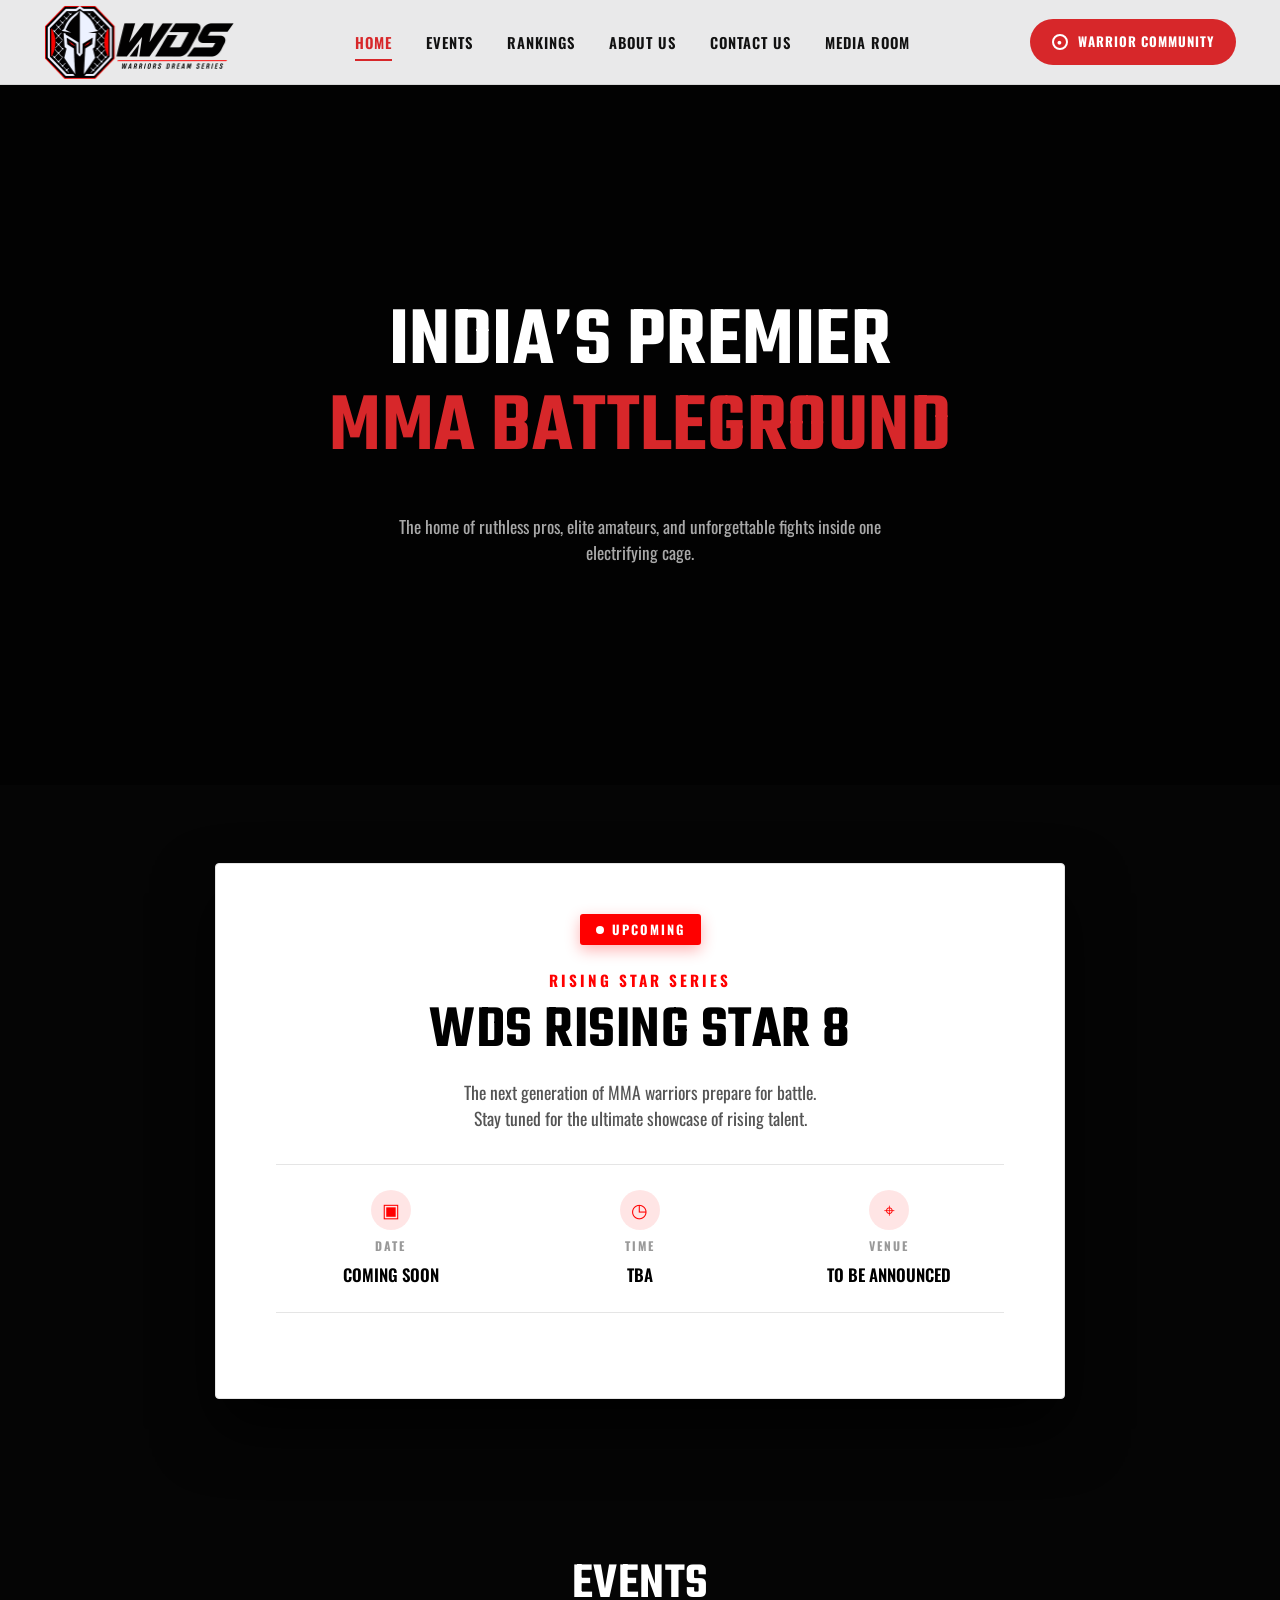
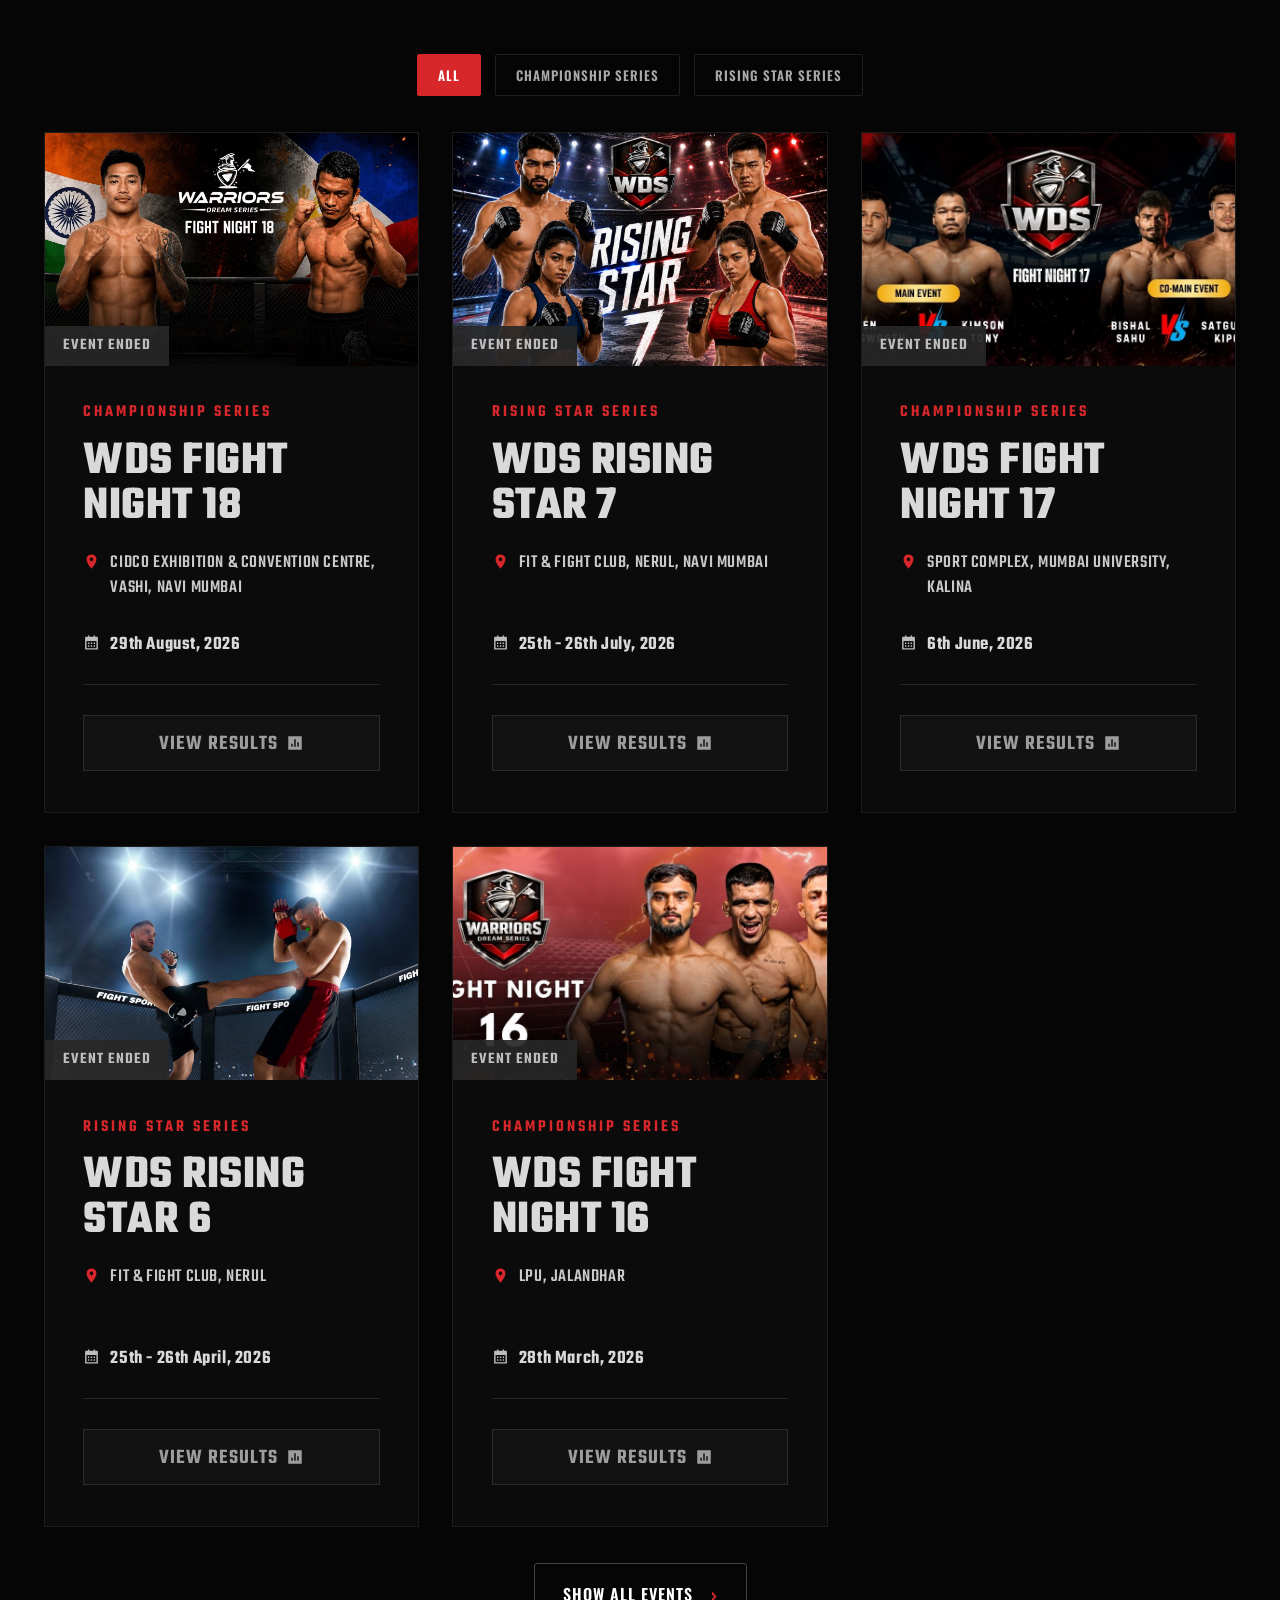
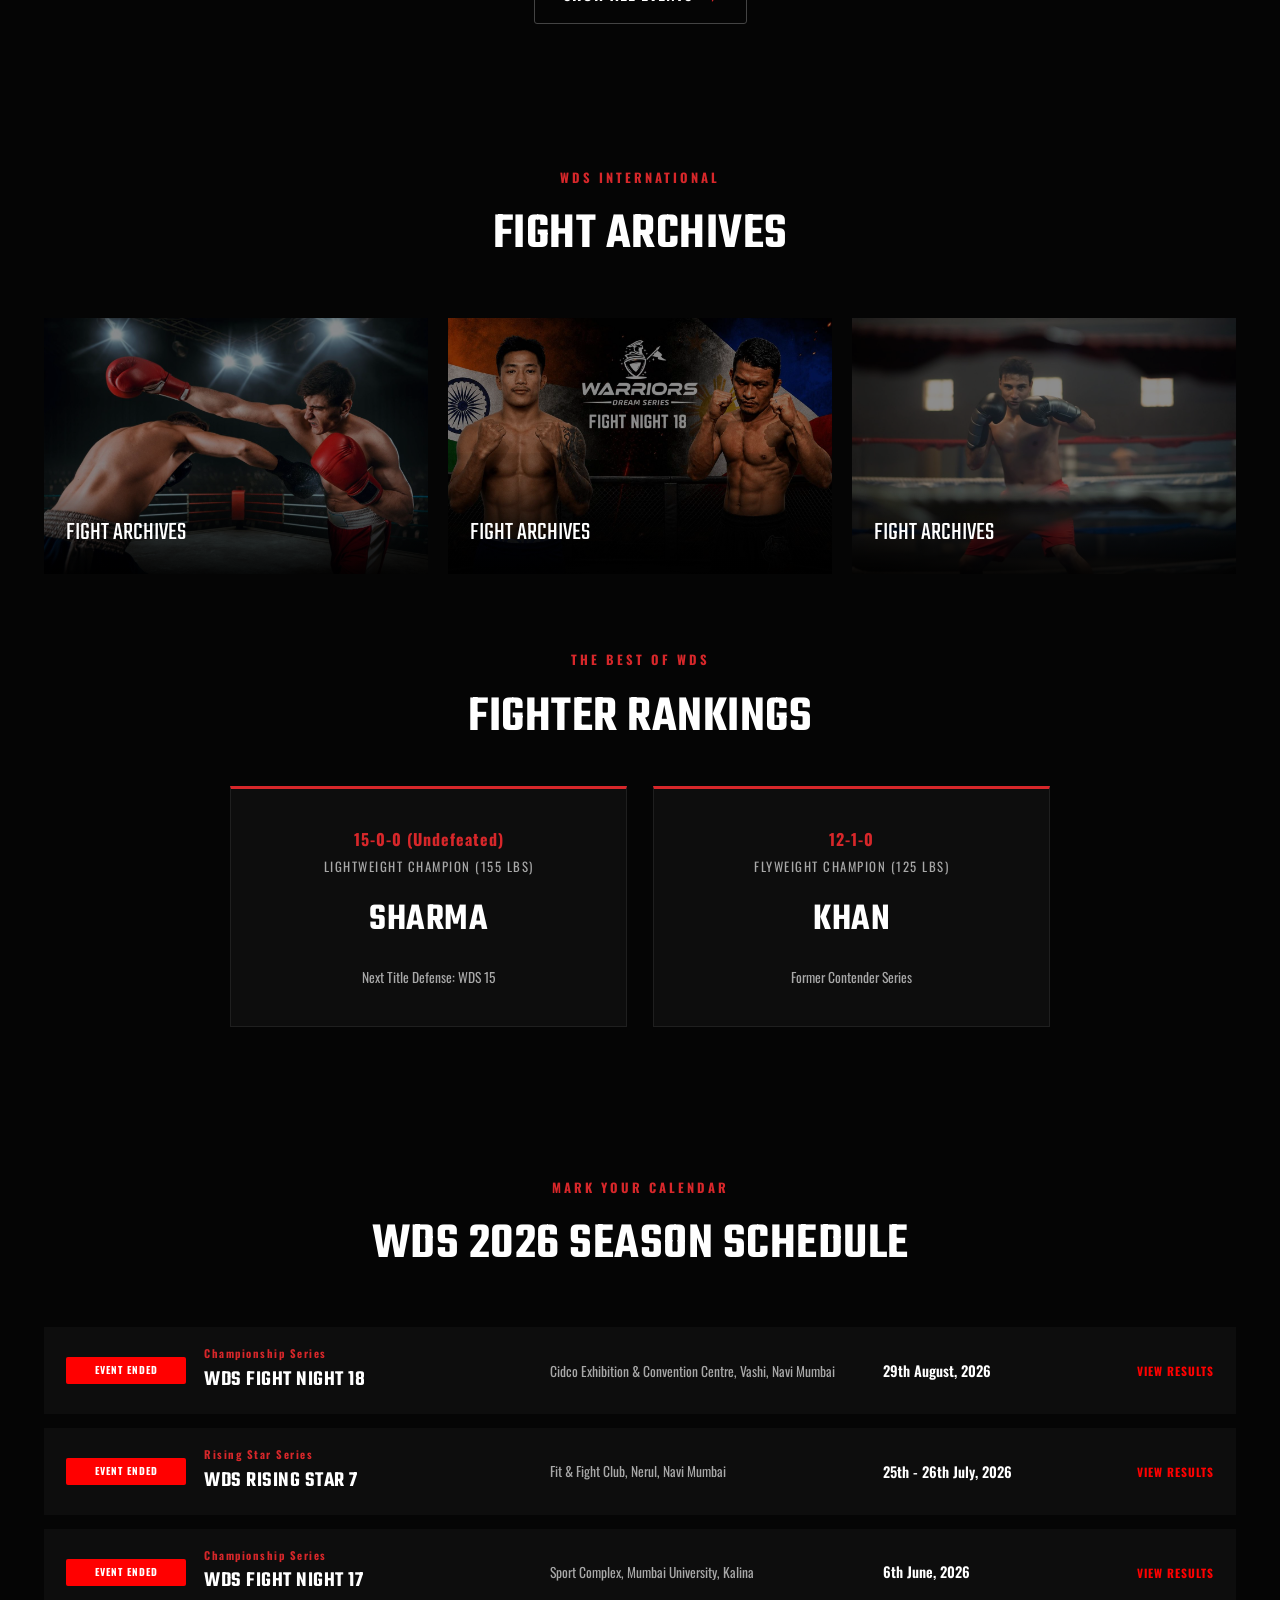
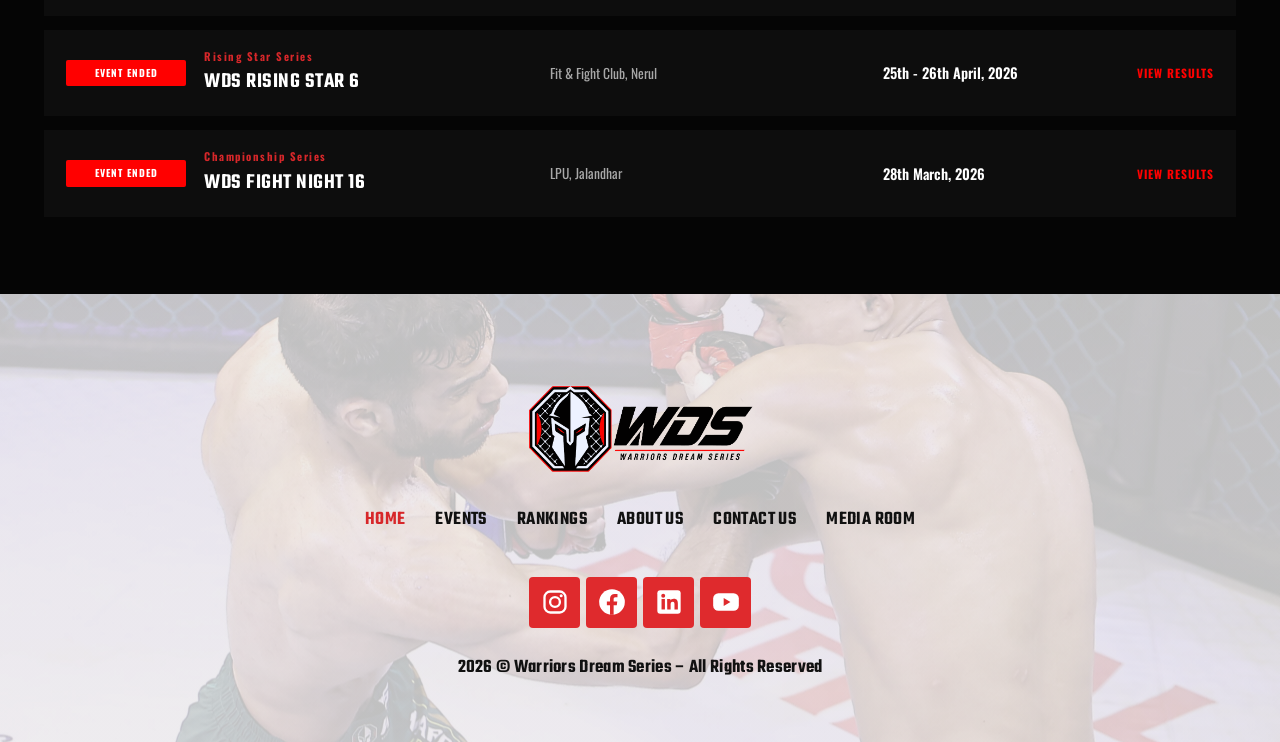
==== commit dfcc31c0: "Add files via upload" ====
--- a/index.html
+++ b/index.html
@@ -157,26 +157,81 @@
       <div class="archive-actions"><a href="pages/events.html" class="btn btn-outline">Show All Events <span>›</span></a></div>
     </div>
   </section>
+
+  <section class="section rankings-section" id="rankings">
+    <div class="container">
+      <div class="section-head">
+        <span class="eyebrow">WDS International</span>
+        <h2>Fight Archives</h2>
+      </div>
+      <div class="archive-ribbon">
+        <div class="archive-ribbon-card"><img src="assets/images/wds-14.jpg" alt=""><span>Fight Archives</span></div>
+        <div class="archive-ribbon-card"><img src="assets/images/fight-night-18-banner.jpg" alt=""><span>Fight Archives</span></div>
+        <div class="archive-ribbon-card"><img src="assets/images/wds-13-b.jpg" alt=""><span>Fight Archives</span></div>
+      </div>
+      <div class="section-head rankings-heading">
+        <span class="eyebrow">The Best of WDS</span>
+        <h2>Fighter Rankings</h2>
+      </div>
+      <div class="rankings-grid">
+        <article class="rank-card">
+          <div class="record">15-0-0 (Undefeated)</div>
+          <div class="weight">Lightweight Champion (155 lbs)</div>
+          <h3>Sharma</h3>
+          <div class="note">Next Title Defense: WDS 15</div>
+        </article>
+        <article class="rank-card">
+          <div class="record">12-1-0</div>
+          <div class="weight">Flyweight Champion (125 lbs)</div>
+          <h3>Khan</h3>
+          <div class="note">Former Contender Series</div>
+        </article>
+      </div>
+    </div>
+  </section>
+
+  <section class="section schedule-section">
+    <div class="container">
+      <div class="section-head"><span class="eyebrow">Mark Your Calendar</span><h2>WDS 2026 Season Schedule</h2></div>
+      <div class="schedule-list">
+        <article class="schedule-row"><span class="status">Event Ended</span><div class="name"><span class="tag">Championship Series</span><h4>WDS Fight Night 18</h4></div><div class="venue">Cidco Exhibition &amp; Convention Centre, Vashi, Navi Mumbai</div><div class="date">29th August, 2026</div><a href="pages/events.html" class="schedule-action">View Results</a></article>
+        <article class="schedule-row"><span class="status">Event Ended</span><div class="name"><span class="tag">Rising Star Series</span><h4>WDS Rising Star 7</h4></div><div class="venue">Fit &amp; Fight Club, Nerul, Navi Mumbai</div><div class="date">25th - 26th July, 2026</div><a href="pages/events.html" class="schedule-action">View Results</a></article>
+        <article class="schedule-row"><span class="status">Event Ended</span><div class="name"><span class="tag">Championship Series</span><h4>WDS Fight Night 17</h4></div><div class="venue">Sport Complex, Mumbai University, Kalina</div><div class="date">6th June, 2026</div><a href="pages/events.html" class="schedule-action">View Results</a></article>
+        <article class="schedule-row"><span class="status">Event Ended</span><div class="name"><span class="tag">Rising Star Series</span><h4>WDS Rising Star 6</h4></div><div class="venue">Fit &amp; Fight Club, Nerul</div><div class="date">25th - 26th April, 2026</div><a href="pages/events.html" class="schedule-action">View Results</a></article>
+        <article class="schedule-row"><span class="status">Event Ended</span><div class="name"><span class="tag">Championship Series</span><h4>WDS Fight Night 16</h4></div><div class="venue">LPU, Jalandhar</div><div class="date">28th March, 2026</div><a href="pages/events.html" class="schedule-action">View Results</a></article>
+      </div>
+    </div>
+  </section>
+</main>
+
 <footer class="site-footer">
   <div class="footer-content">
-    <a class="footer-brand" href="index.html">
+    <a class="footer-brand" href="./">
       <img src="assets/images/footer-logo.png" alt="Warriors Dream Series">
     </a>
 
     <nav class="footer-nav" aria-label="Footer navigation">
       <a class="active" href="./">Home</a>
       <a href="pages/events.html">Events</a>
-      <a href="https://vchandanshive34.github.io/fightrank/rankings/mixed-martial-arts" target="_blank">Rankings</a>
+      <a href="https://vchandanshive34.github.io/fightrank/rankings/mixed-martial-arts" target="_blank" rel="noopener">Rankings</a>
       <a href="pages/about.html">About Us</a>
       <a href="pages/contact.html">Contact Us</a>
       <a href="pages/media-room.html">Media Room</a>
     </nav>
 
     <div class="footer-socials">
-      <a href="#" aria-label="Instagram">◎</a>
-      <a href="#" aria-label="Facebook">f</a>
-      <a href="#" aria-label="LinkedIn">in</a>
-      <a href="#" aria-label="YouTube">▶</a>
+      <a href="https://www.instagram.com/warriors_dream_series/" target="_blank" rel="noopener" aria-label="Instagram">
+        <svg viewBox="0 0 24 24" aria-hidden="true"><rect x="3" y="3" width="18" height="18" rx="5" fill="none" stroke="currentColor" stroke-width="2"/><circle cx="12" cy="12" r="4.2" fill="none" stroke="currentColor" stroke-width="2"/><circle cx="17.3" cy="6.7" r="1.3" fill="currentColor"/></svg>
+      </a>
+      <a href="https://www.facebook.com/people/Warriors-Dream-Series/61588120785459/" target="_blank" rel="noopener" aria-label="Facebook">
+        <svg viewBox="0 0 24 24" aria-hidden="true"><defs><mask id="wds-fb-m"><rect width="24" height="24" fill="#fff"/><path d="M13.4 23v-8.2h2.7l.4-3.2h-3.1V9.6c0-.9.3-1.6 1.6-1.6h1.7V5.2c-.3 0-1.3-.1-2.4-.1-2.4 0-4 1.5-4 4.1v2.4H7.6v3.2h2.7V23z" fill="#000"/></mask></defs><circle cx="12" cy="12" r="11" fill="currentColor" mask="url(#wds-fb-m)"/></svg>
+      </a>
+      <a href="https://www.linkedin.com/company/warriors-dream-series" target="_blank" rel="noopener" aria-label="LinkedIn">
+        <svg viewBox="0 0 24 24" aria-hidden="true"><defs><mask id="wds-li-m"><rect width="24" height="24" fill="#fff"/><rect x="5.6" y="9.4" width="2.9" height="9" fill="#000"/><circle cx="7.05" cy="6.6" r="1.7" fill="#000"/><path d="M10.4 9.4h2.8v1.3c.4-.8 1.4-1.5 2.9-1.5 3 0 3.5 1.9 3.5 4.4v4.8h-2.9v-4.3c0-1 0-2.4-1.5-2.4s-1.8 1.1-1.8 2.3v4.4h-2.9z" fill="#000"/></mask></defs><rect x="2" y="2" width="20" height="20" rx="2.5" fill="currentColor" mask="url(#wds-li-m)"/></svg>
+      </a>
+      <a href="https://www.youtube.com/@WarriorsDreamSeries" target="_blank" rel="noopener" aria-label="YouTube">
+        <svg viewBox="0 0 24 24" aria-hidden="true"><defs><mask id="wds-yt-m"><rect width="24" height="24" fill="#fff"/><path d="M10 8.6v6.8l5.8-3.4z" fill="#000"/></mask></defs><rect x="1" y="4.5" width="22" height="15" rx="4.5" fill="currentColor" mask="url(#wds-yt-m)"/></svg>
+      </a>
     </div>
 
     <p class="footer-copy">2026 © Warriors Dream Series – All Rights Reserved</p>
--- a/css/style.css
+++ b/css/style.css
@@ -1742,3 +1742,33 @@
   .ev-grid { grid-template-columns: 1fr; }
   .ev-venue { min-height: 0; }
 }
+
+/* ==========================================================================
+   Footer - brand logos + sizing matched to warriorsdreamseries.com
+   (shared by every page)
+   ========================================================================== */
+.site-footer { padding: 90px 24px 60px; }
+.footer-brand { width: 225px; margin-bottom: 28px; }
+.footer-nav { gap: 14px 30px; margin-bottom: 42px; }
+.footer-nav a { font-size: 1.2rem; }
+.footer-socials { gap: 6px; margin-bottom: 26px; }
+.footer-socials a {
+  width: 51px;
+  height: 51px;
+  border-radius: 4px;
+  background: #df2a2d;
+  color: #fff;
+  transition: background .2s ease, transform .2s ease;
+}
+.footer-socials a:hover { background: #111; transform: translateY(-2px); }
+.footer-socials svg { width: 28px; height: 28px; display: block; }
+.footer-copy { font-size: 1.2rem; }
+
+@media (max-width: 768px) {
+  .site-footer { padding: 60px 16px 36px; }
+  .footer-brand { width: 190px; }
+  .footer-nav { gap: 8px 18px; margin-bottom: 30px; }
+  .footer-nav a { font-size: 1.05rem; }
+  .footer-socials a { width: 46px; height: 46px; }
+  .footer-copy { font-size: 1.05rem; }
+}
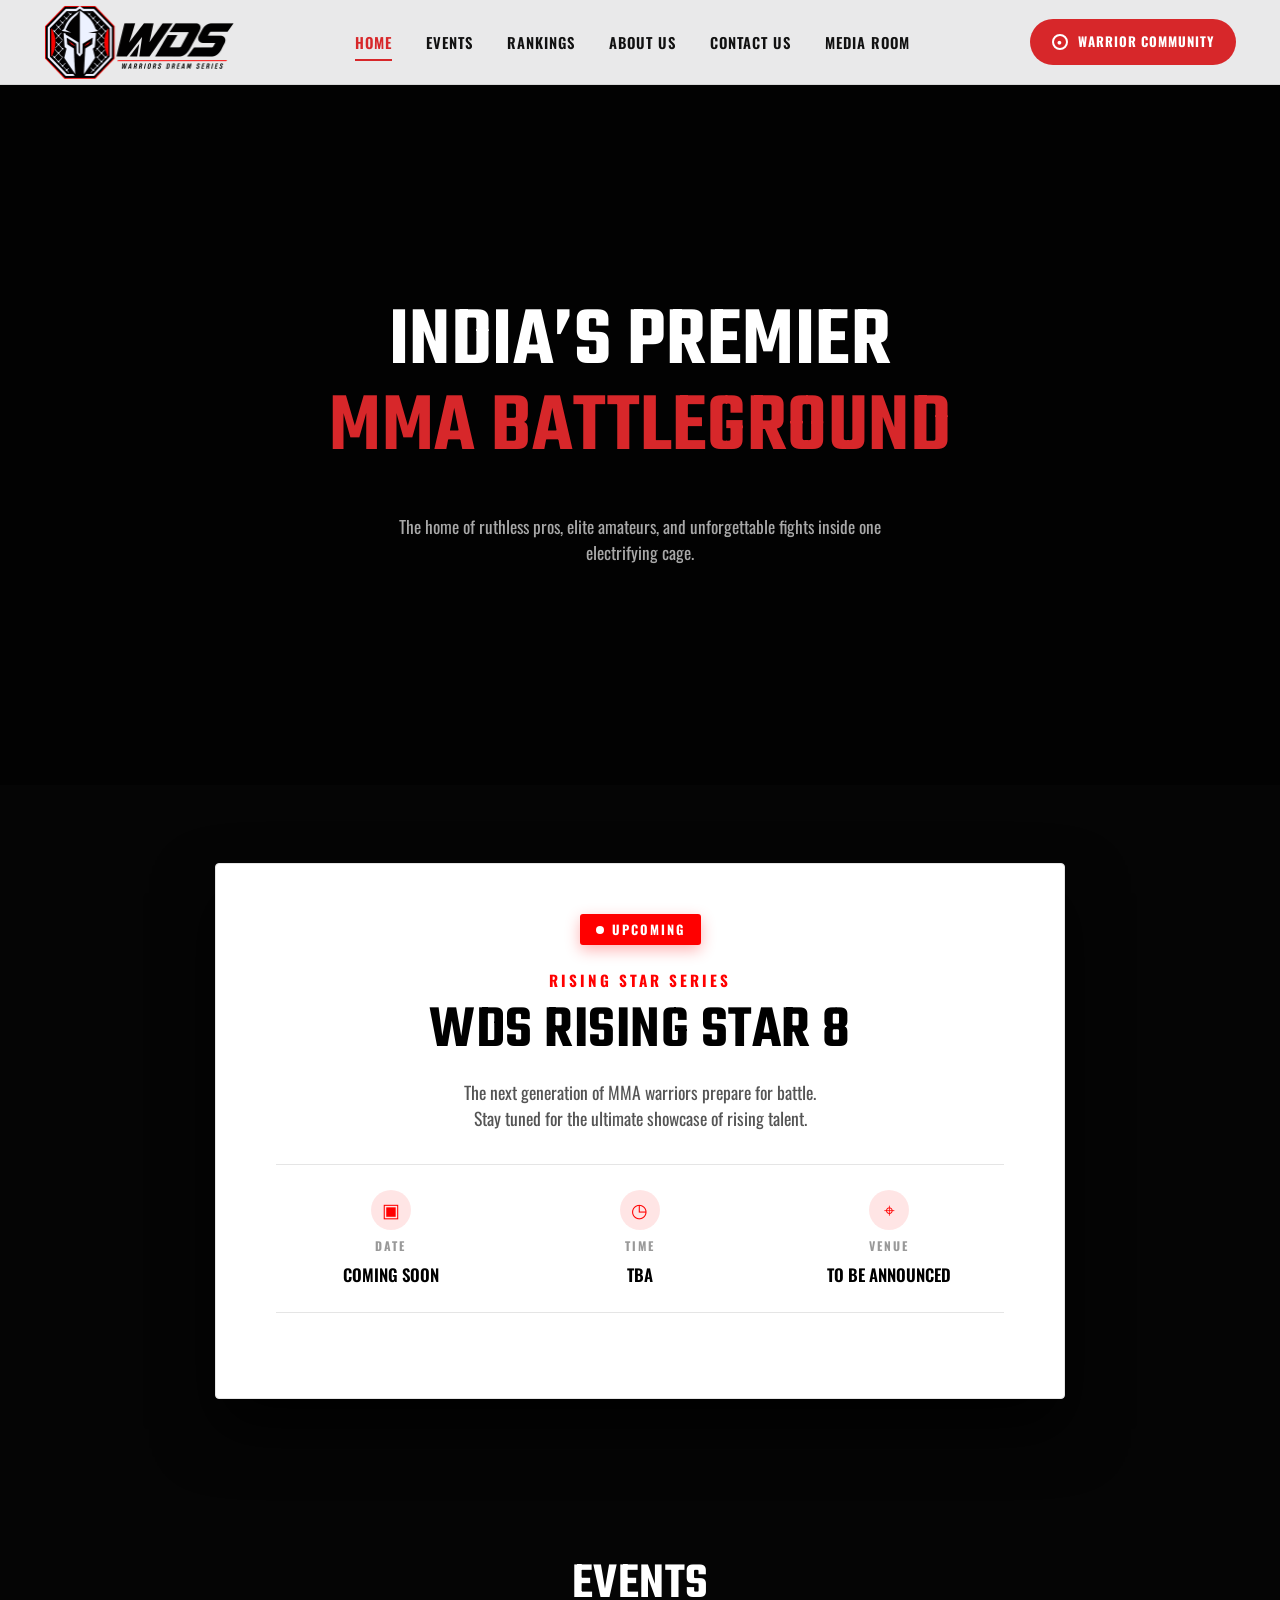
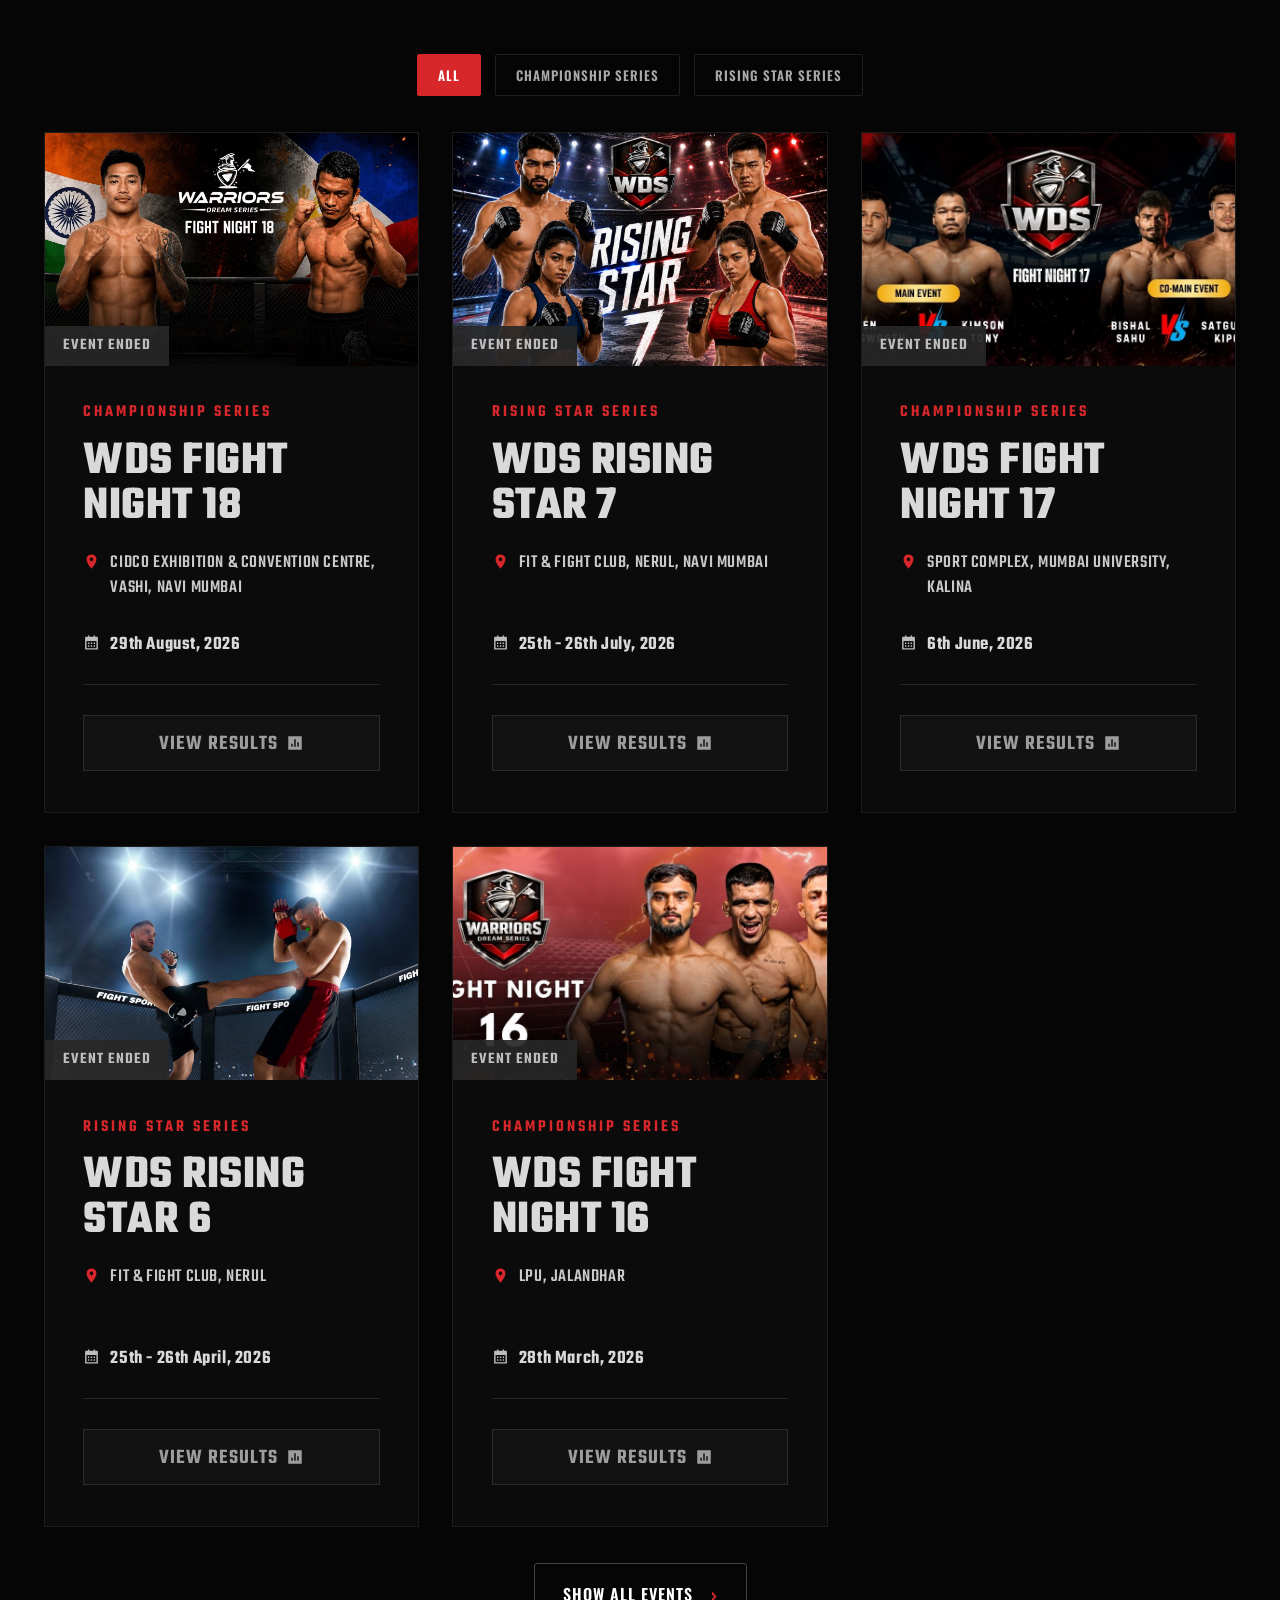
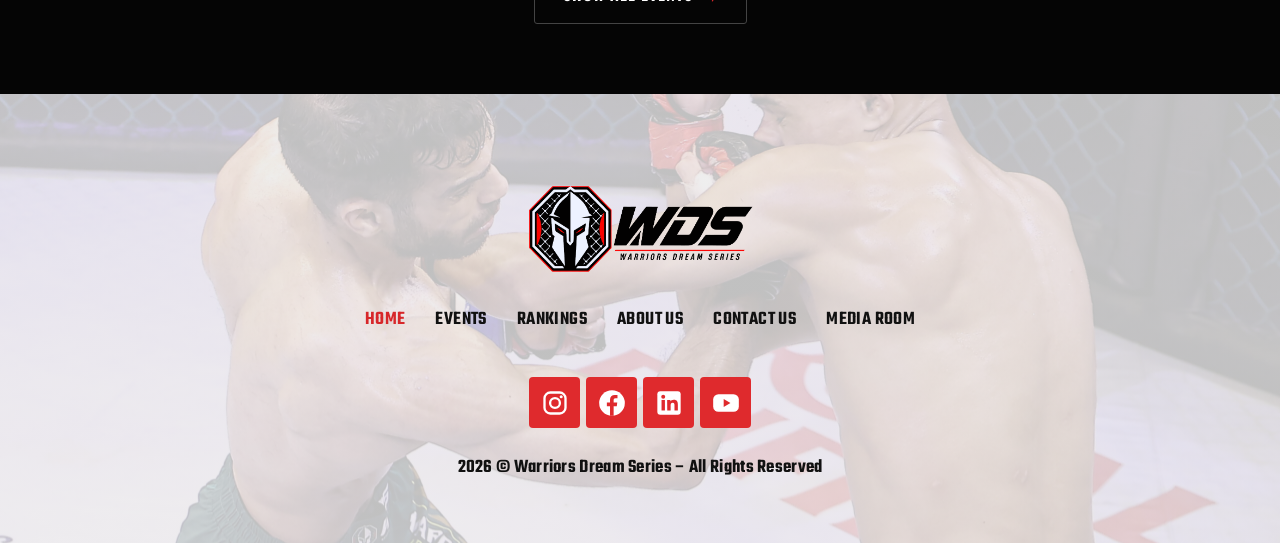
==== commit 0e08869b: "Remove rankings and schedule sections Removed the rankings and schedule sections from the index.html" ====
--- a/index.html
+++ b/index.html
@@ -157,53 +157,6 @@
       <div class="archive-actions"><a href="pages/events.html" class="btn btn-outline">Show All Events <span>›</span></a></div>
     </div>
   </section>
-
-  <section class="section rankings-section" id="rankings">
-    <div class="container">
-      <div class="section-head">
-        <span class="eyebrow">WDS International</span>
-        <h2>Fight Archives</h2>
-      </div>
-      <div class="archive-ribbon">
-        <div class="archive-ribbon-card"><img src="assets/images/wds-14.jpg" alt=""><span>Fight Archives</span></div>
-        <div class="archive-ribbon-card"><img src="assets/images/fight-night-18-banner.jpg" alt=""><span>Fight Archives</span></div>
-        <div class="archive-ribbon-card"><img src="assets/images/wds-13-b.jpg" alt=""><span>Fight Archives</span></div>
-      </div>
-      <div class="section-head rankings-heading">
-        <span class="eyebrow">The Best of WDS</span>
-        <h2>Fighter Rankings</h2>
-      </div>
-      <div class="rankings-grid">
-        <article class="rank-card">
-          <div class="record">15-0-0 (Undefeated)</div>
-          <div class="weight">Lightweight Champion (155 lbs)</div>
-          <h3>Sharma</h3>
-          <div class="note">Next Title Defense: WDS 15</div>
-        </article>
-        <article class="rank-card">
-          <div class="record">12-1-0</div>
-          <div class="weight">Flyweight Champion (125 lbs)</div>
-          <h3>Khan</h3>
-          <div class="note">Former Contender Series</div>
-        </article>
-      </div>
-    </div>
-  </section>
-
-  <section class="section schedule-section">
-    <div class="container">
-      <div class="section-head"><span class="eyebrow">Mark Your Calendar</span><h2>WDS 2026 Season Schedule</h2></div>
-      <div class="schedule-list">
-        <article class="schedule-row"><span class="status">Event Ended</span><div class="name"><span class="tag">Championship Series</span><h4>WDS Fight Night 18</h4></div><div class="venue">Cidco Exhibition &amp; Convention Centre, Vashi, Navi Mumbai</div><div class="date">29th August, 2026</div><a href="pages/events.html" class="schedule-action">View Results</a></article>
-        <article class="schedule-row"><span class="status">Event Ended</span><div class="name"><span class="tag">Rising Star Series</span><h4>WDS Rising Star 7</h4></div><div class="venue">Fit &amp; Fight Club, Nerul, Navi Mumbai</div><div class="date">25th - 26th July, 2026</div><a href="pages/events.html" class="schedule-action">View Results</a></article>
-        <article class="schedule-row"><span class="status">Event Ended</span><div class="name"><span class="tag">Championship Series</span><h4>WDS Fight Night 17</h4></div><div class="venue">Sport Complex, Mumbai University, Kalina</div><div class="date">6th June, 2026</div><a href="pages/events.html" class="schedule-action">View Results</a></article>
-        <article class="schedule-row"><span class="status">Event Ended</span><div class="name"><span class="tag">Rising Star Series</span><h4>WDS Rising Star 6</h4></div><div class="venue">Fit &amp; Fight Club, Nerul</div><div class="date">25th - 26th April, 2026</div><a href="pages/events.html" class="schedule-action">View Results</a></article>
-        <article class="schedule-row"><span class="status">Event Ended</span><div class="name"><span class="tag">Championship Series</span><h4>WDS Fight Night 16</h4></div><div class="venue">LPU, Jalandhar</div><div class="date">28th March, 2026</div><a href="pages/events.html" class="schedule-action">View Results</a></article>
-      </div>
-    </div>
-  </section>
-</main>
-
 <footer class="site-footer">
   <div class="footer-content">
     <a class="footer-brand" href="./">
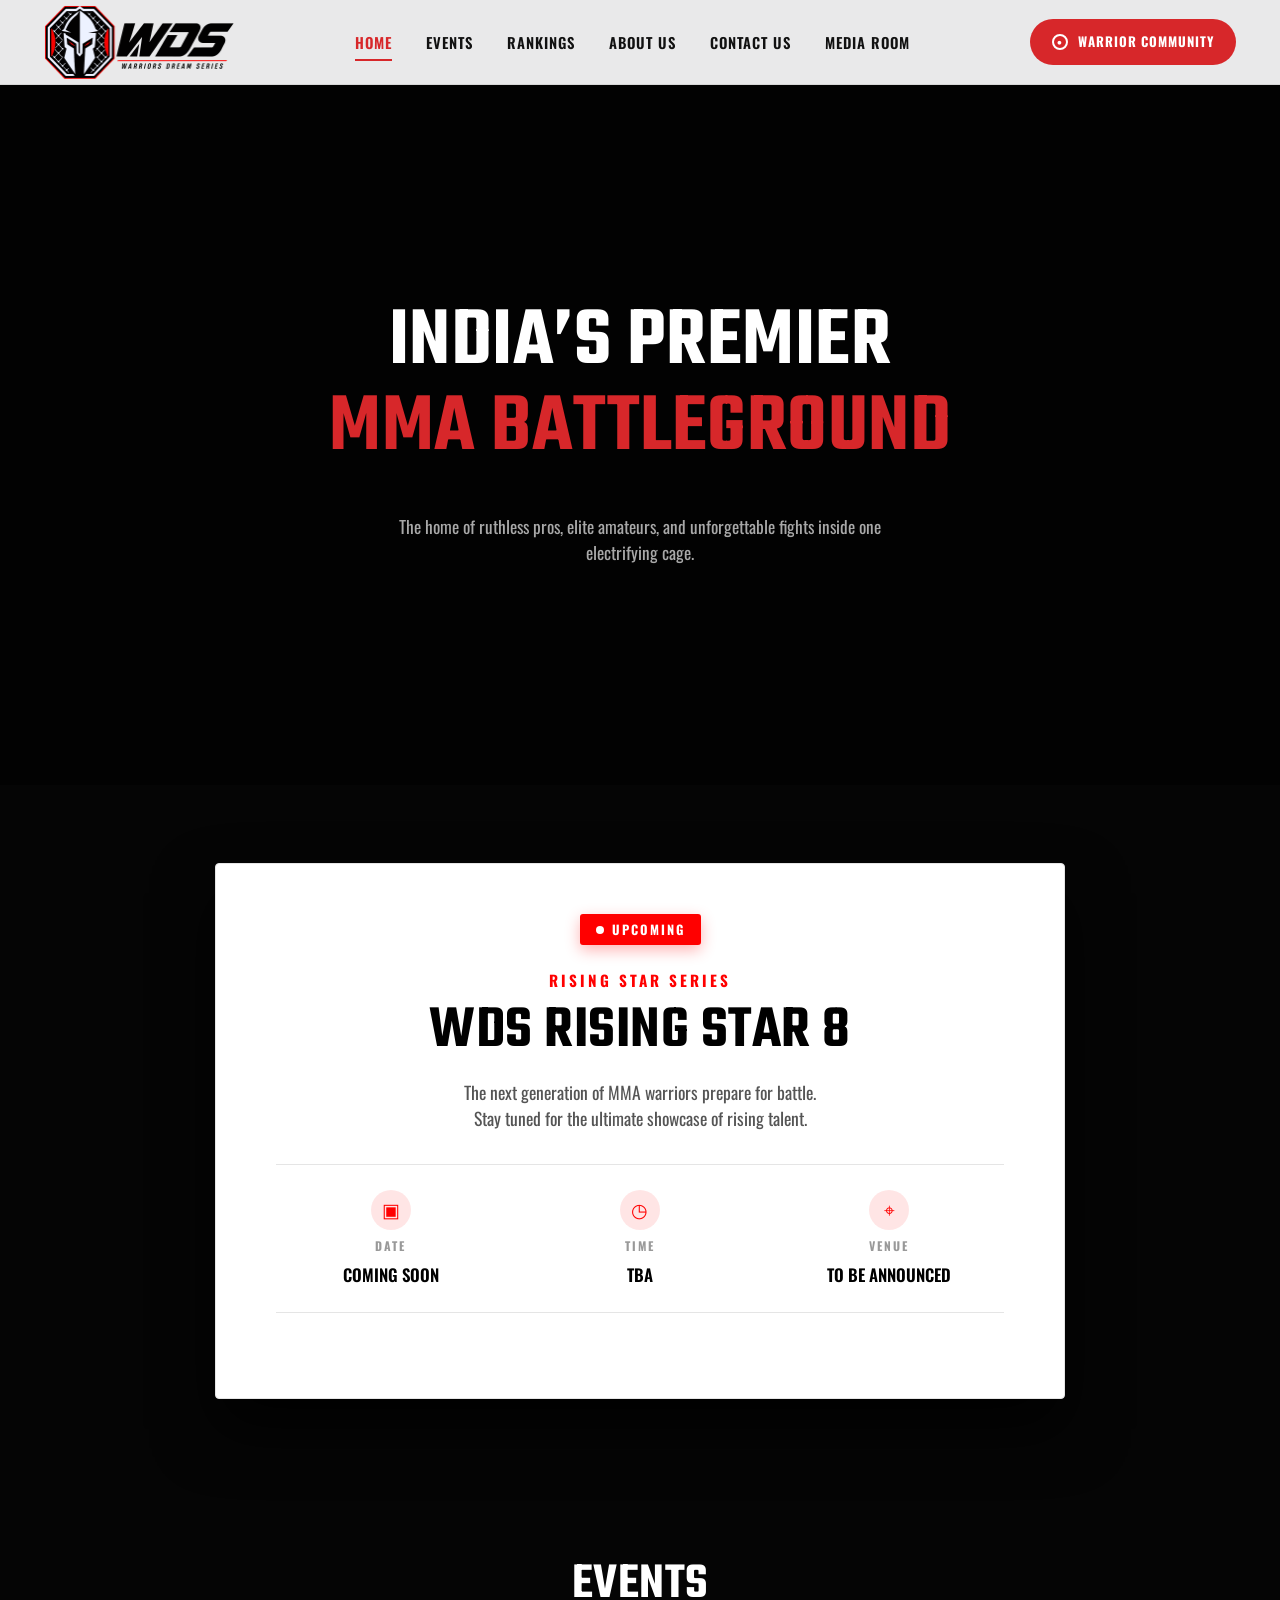
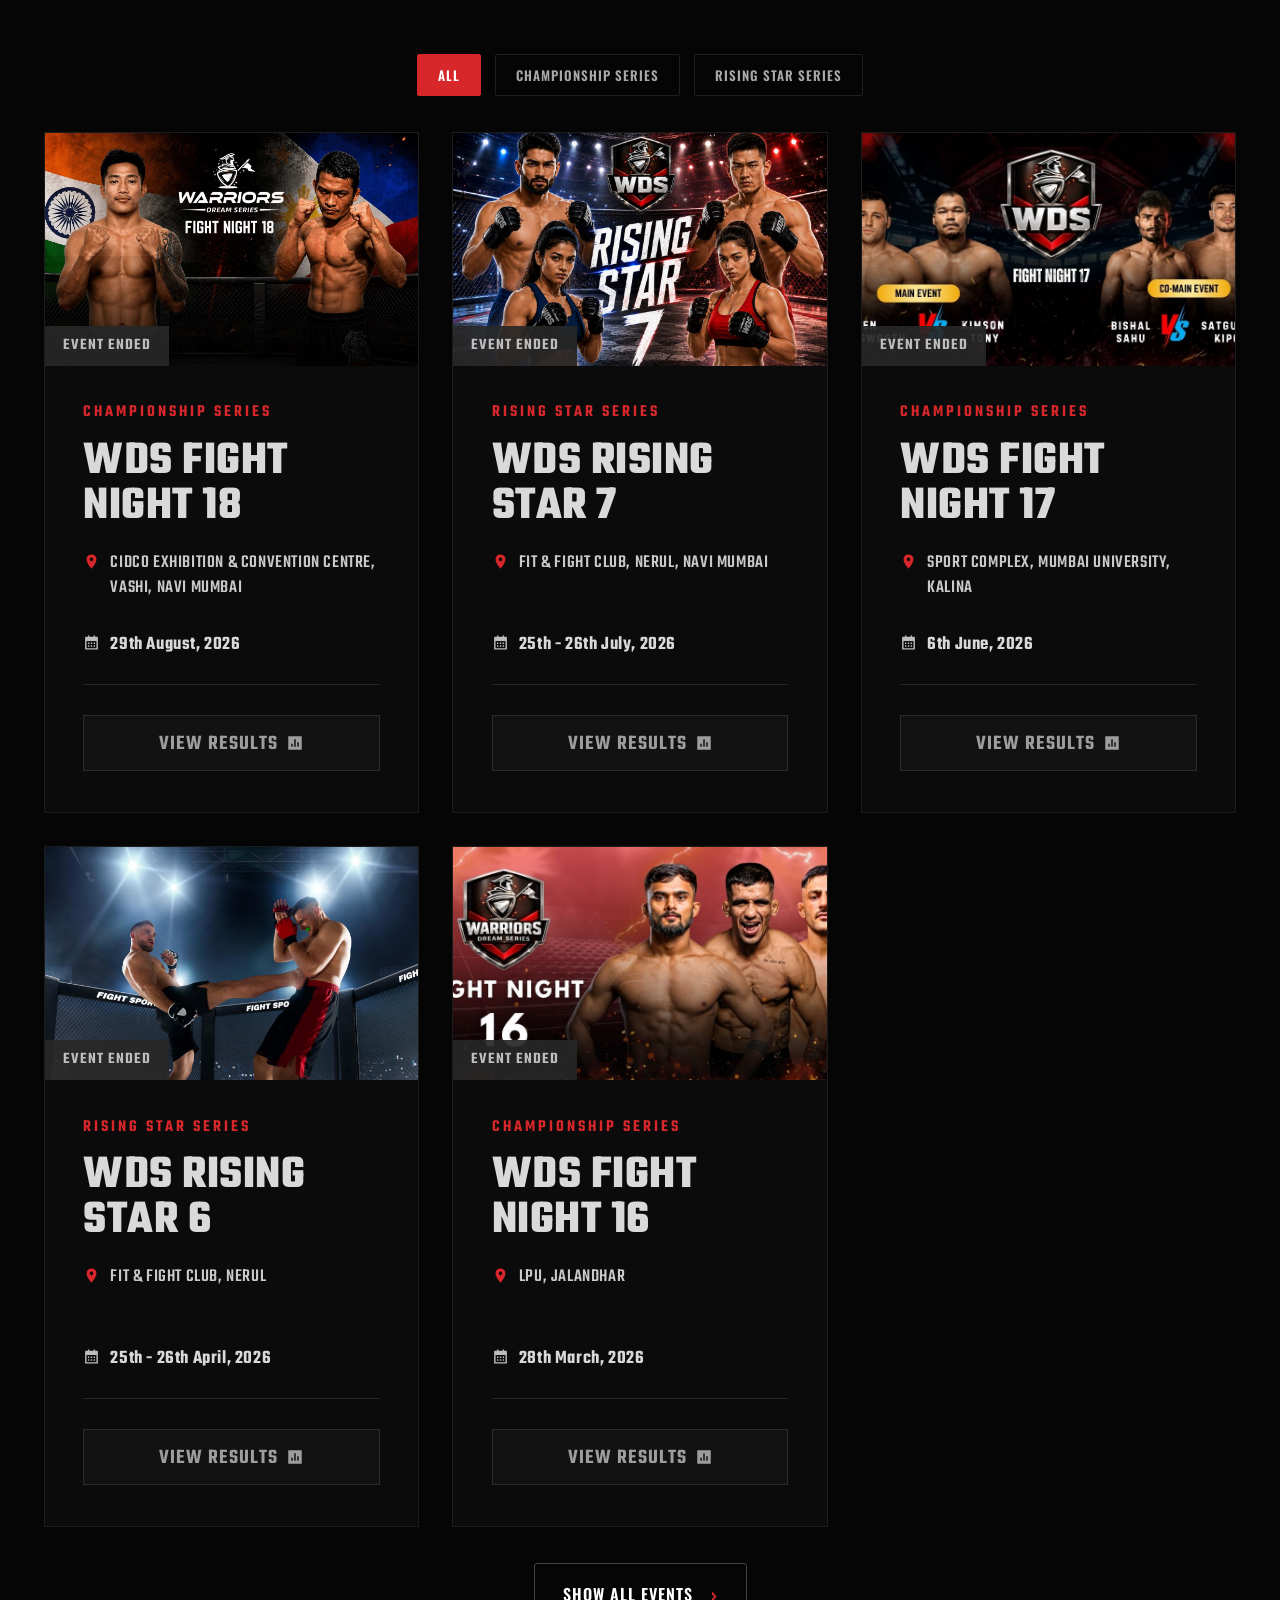
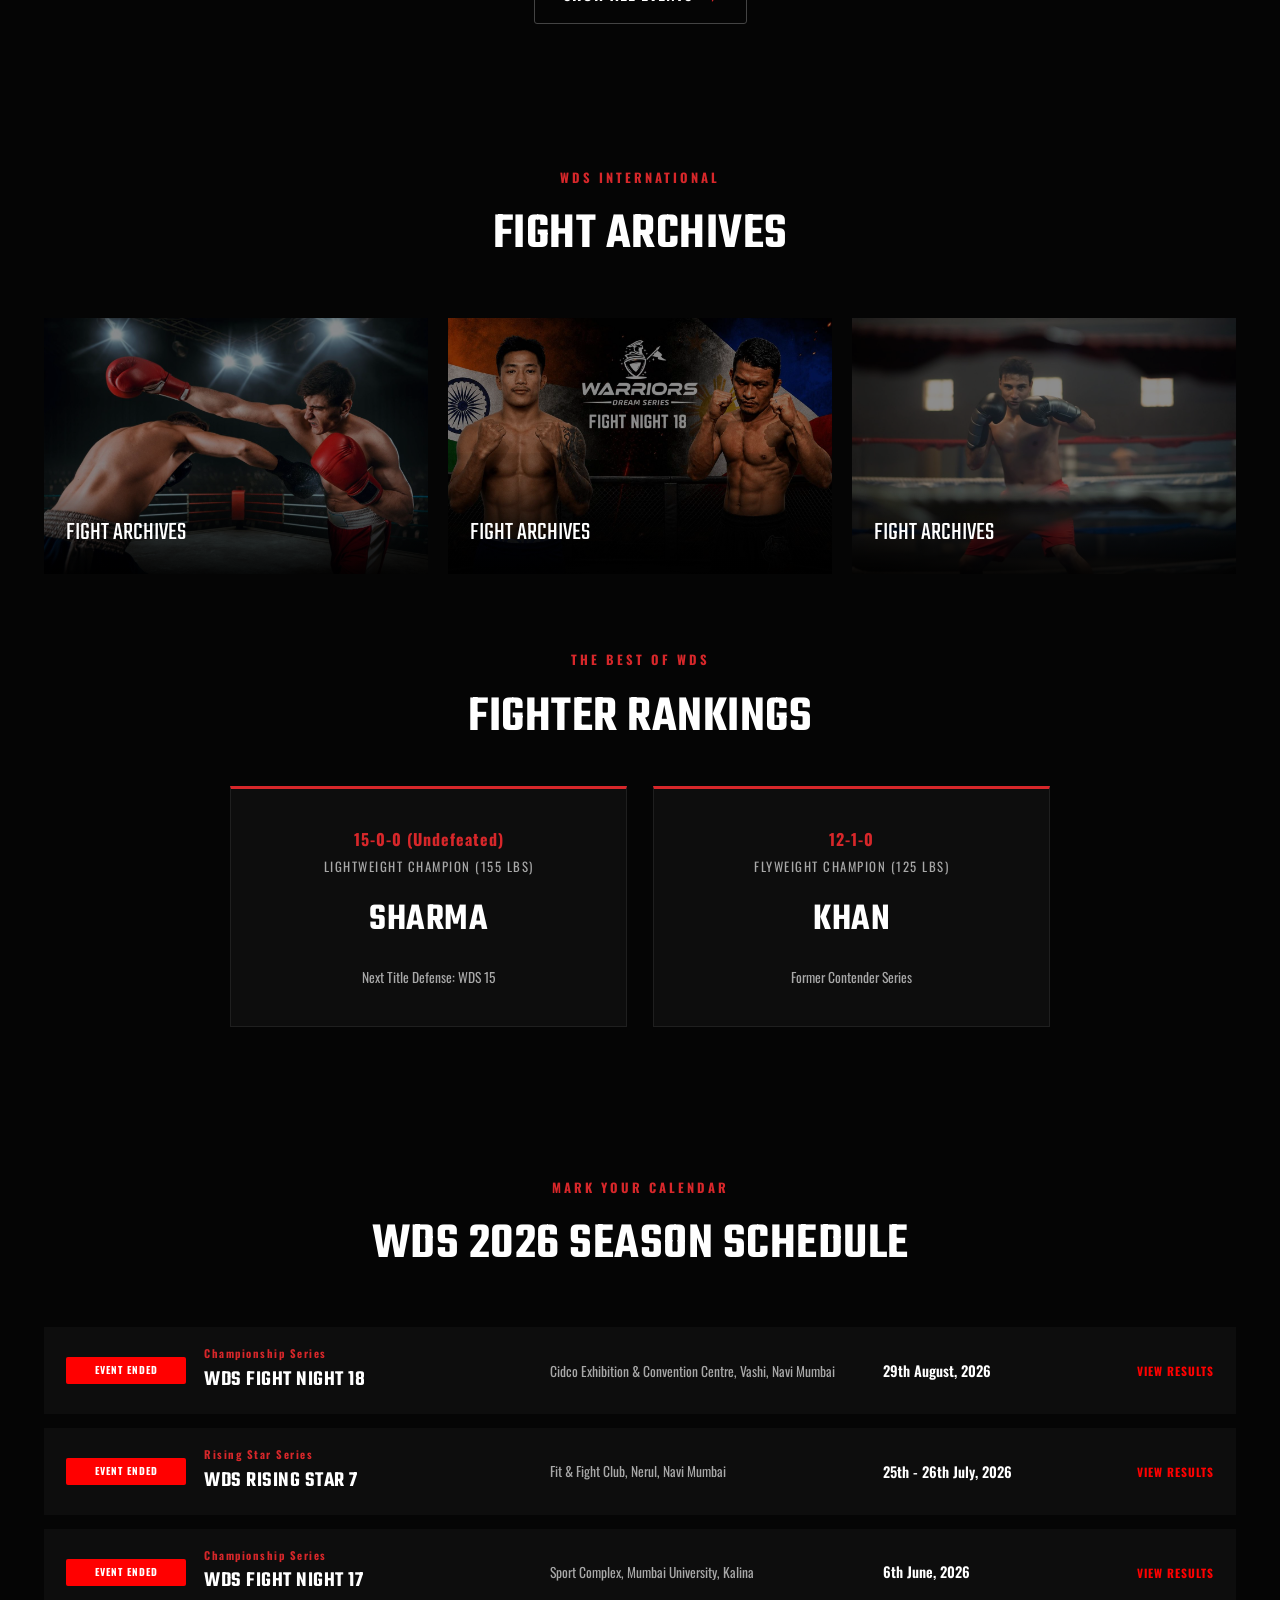
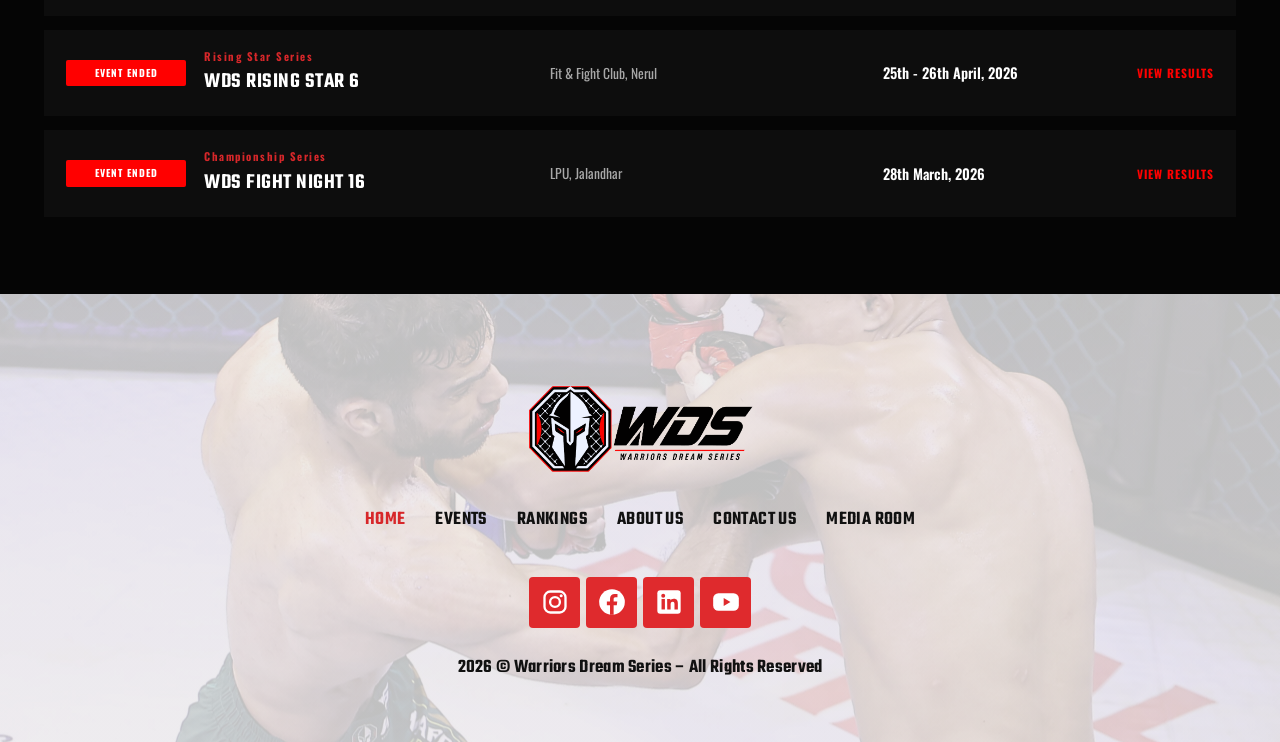
==== commit 21e00ac5: "Add files via upload" ====
--- a/index.html
+++ b/index.html
@@ -157,6 +157,53 @@
       <div class="archive-actions"><a href="pages/events.html" class="btn btn-outline">Show All Events <span>›</span></a></div>
     </div>
   </section>
+
+  <section class="section rankings-section" id="rankings">
+    <div class="container">
+      <div class="section-head">
+        <span class="eyebrow">WDS International</span>
+        <h2>Fight Archives</h2>
+      </div>
+      <div class="archive-ribbon">
+        <div class="archive-ribbon-card"><img src="assets/images/wds-14.jpg" alt=""><span>Fight Archives</span></div>
+        <div class="archive-ribbon-card"><img src="assets/images/fight-night-18-banner.jpg" alt=""><span>Fight Archives</span></div>
+        <div class="archive-ribbon-card"><img src="assets/images/wds-13-b.jpg" alt=""><span>Fight Archives</span></div>
+      </div>
+      <div class="section-head rankings-heading">
+        <span class="eyebrow">The Best of WDS</span>
+        <h2>Fighter Rankings</h2>
+      </div>
+      <div class="rankings-grid">
+        <article class="rank-card">
+          <div class="record">15-0-0 (Undefeated)</div>
+          <div class="weight">Lightweight Champion (155 lbs)</div>
+          <h3>Sharma</h3>
+          <div class="note">Next Title Defense: WDS 15</div>
+        </article>
+        <article class="rank-card">
+          <div class="record">12-1-0</div>
+          <div class="weight">Flyweight Champion (125 lbs)</div>
+          <h3>Khan</h3>
+          <div class="note">Former Contender Series</div>
+        </article>
+      </div>
+    </div>
+  </section>
+
+  <section class="section schedule-section">
+    <div class="container">
+      <div class="section-head"><span class="eyebrow">Mark Your Calendar</span><h2>WDS 2026 Season Schedule</h2></div>
+      <div class="schedule-list">
+        <article class="schedule-row"><span class="status">Event Ended</span><div class="name"><span class="tag">Championship Series</span><h4>WDS Fight Night 18</h4></div><div class="venue">Cidco Exhibition &amp; Convention Centre, Vashi, Navi Mumbai</div><div class="date">29th August, 2026</div><a href="pages/events.html" class="schedule-action">View Results</a></article>
+        <article class="schedule-row"><span class="status">Event Ended</span><div class="name"><span class="tag">Rising Star Series</span><h4>WDS Rising Star 7</h4></div><div class="venue">Fit &amp; Fight Club, Nerul, Navi Mumbai</div><div class="date">25th - 26th July, 2026</div><a href="pages/events.html" class="schedule-action">View Results</a></article>
+        <article class="schedule-row"><span class="status">Event Ended</span><div class="name"><span class="tag">Championship Series</span><h4>WDS Fight Night 17</h4></div><div class="venue">Sport Complex, Mumbai University, Kalina</div><div class="date">6th June, 2026</div><a href="pages/events.html" class="schedule-action">View Results</a></article>
+        <article class="schedule-row"><span class="status">Event Ended</span><div class="name"><span class="tag">Rising Star Series</span><h4>WDS Rising Star 6</h4></div><div class="venue">Fit &amp; Fight Club, Nerul</div><div class="date">25th - 26th April, 2026</div><a href="pages/events.html" class="schedule-action">View Results</a></article>
+        <article class="schedule-row"><span class="status">Event Ended</span><div class="name"><span class="tag">Championship Series</span><h4>WDS Fight Night 16</h4></div><div class="venue">LPU, Jalandhar</div><div class="date">28th March, 2026</div><a href="pages/events.html" class="schedule-action">View Results</a></article>
+      </div>
+    </div>
+  </section>
+</main>
+
 <footer class="site-footer">
   <div class="footer-content">
     <a class="footer-brand" href="./">
--- a/css/style.css
+++ b/css/style.css
@@ -1772,3 +1772,49 @@
   .footer-socials a { width: 46px; height: 46px; }
   .footer-copy { font-size: 1.05rem; }
 }
+
+/* ==========================================================================
+   Events page - WDS 2026 Season Schedule (matches warriorsdreamseries.com)
+   Reuses the .ev-card poster cards from the home page Events grid.
+   ========================================================================== */
+.season-section {
+  position: relative;
+  padding: clamp(56px, 7vw, 100px) 0 clamp(64px, 8vw, 110px);
+  background-color: #050505;
+  background-size: cover;
+  background-position: center;
+}
+.season-overlay {
+  position: absolute;
+  inset: 0;
+  background: rgba(0, 0, 0, .86);
+}
+.season-inner { position: relative; z-index: 1; }
+.season-title {
+  position: relative;
+  display: inline-block;
+  margin: 0 0 clamp(40px, 5vw, 72px);
+  padding: 10px 0 0 22px;
+  color: #fff;
+  font-family: 'Teko', sans-serif;
+  font-size: clamp(2.4rem, 5vw, 4.4rem);
+  font-weight: 700;
+  line-height: 1;
+  text-transform: uppercase;
+}
+.season-title::before {
+  content: "";
+  position: absolute;
+  top: 0;
+  left: 0;
+  z-index: -1;
+  width: 48px;
+  height: 36px;
+  background: var(--red);
+}
+.season-section .ev-card {
+  background: rgba(18, 18, 18, .82);
+  border-color: rgba(255, 255, 255, .06);
+  backdrop-filter: blur(2px);
+}
+.season-section .ev-btn { background: rgba(20, 20, 20, .7); }
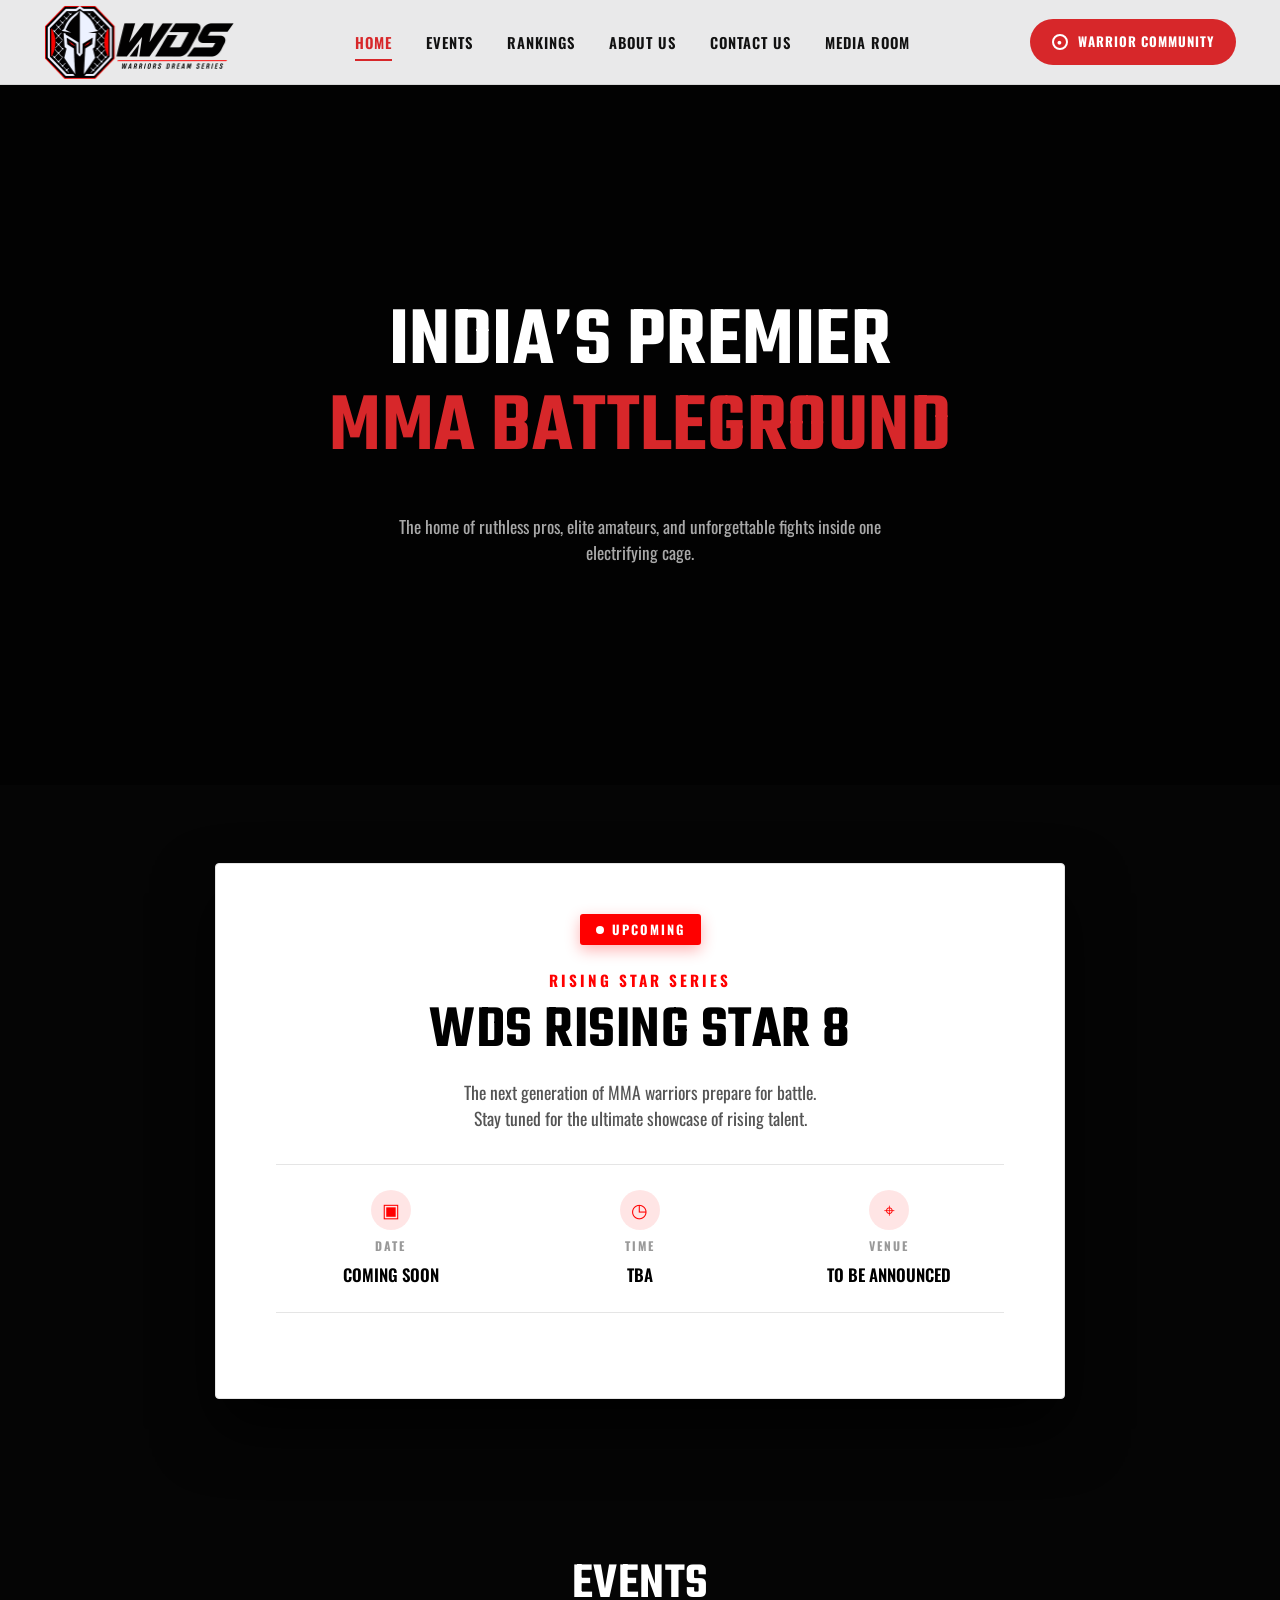
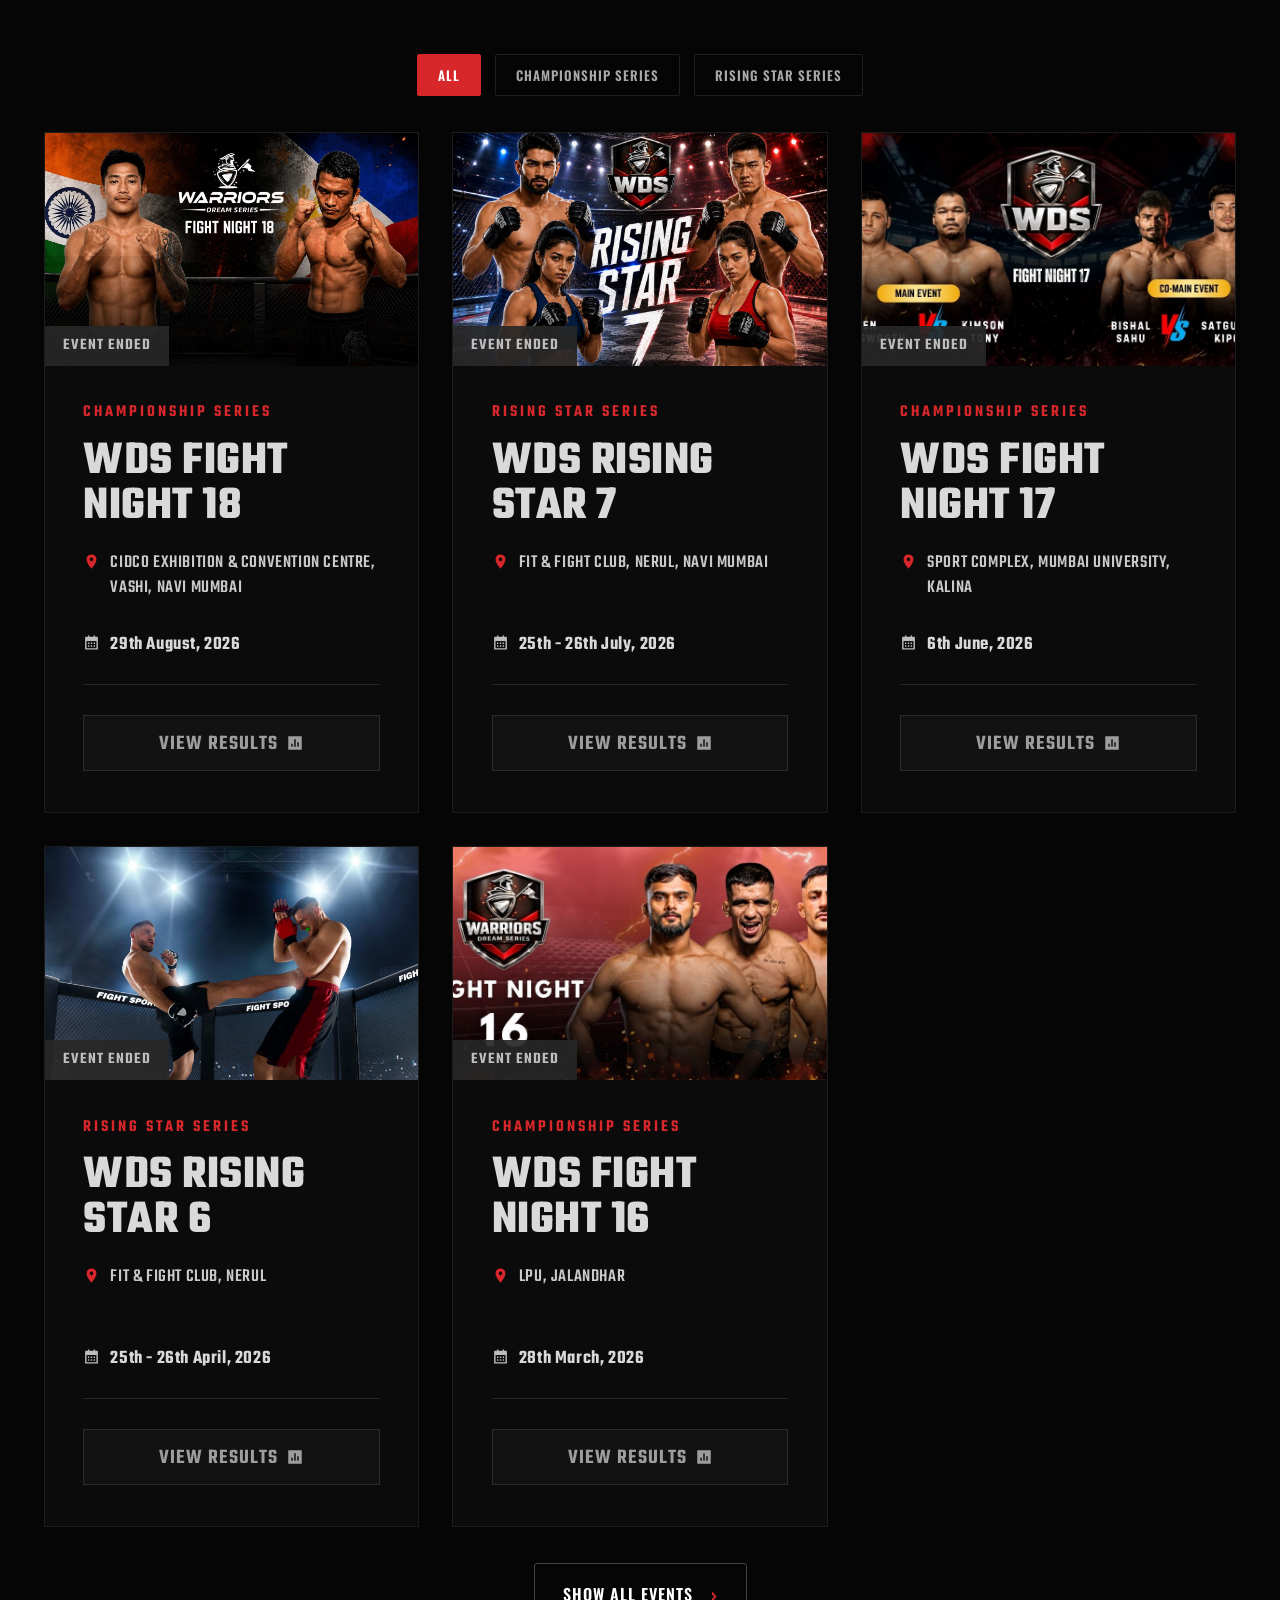
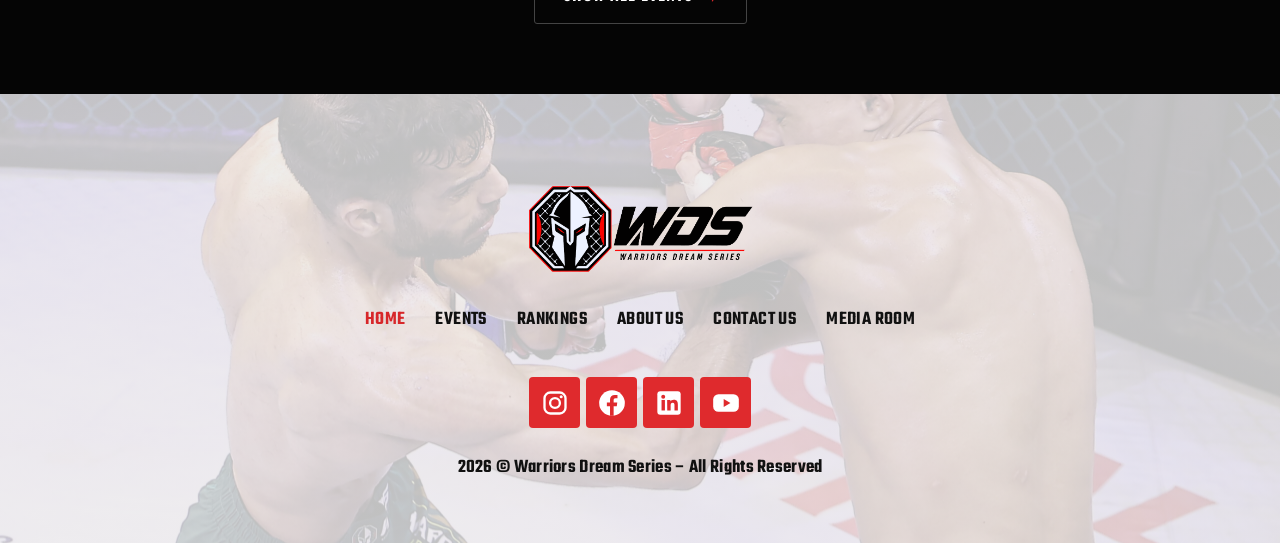
==== commit 3e7fb987: "Remove rankings and schedule sections Removed rankings and schedule sections from the index.html fil" ====
--- a/index.html
+++ b/index.html
@@ -157,53 +157,6 @@
       <div class="archive-actions"><a href="pages/events.html" class="btn btn-outline">Show All Events <span>›</span></a></div>
     </div>
   </section>
-
-  <section class="section rankings-section" id="rankings">
-    <div class="container">
-      <div class="section-head">
-        <span class="eyebrow">WDS International</span>
-        <h2>Fight Archives</h2>
-      </div>
-      <div class="archive-ribbon">
-        <div class="archive-ribbon-card"><img src="assets/images/wds-14.jpg" alt=""><span>Fight Archives</span></div>
-        <div class="archive-ribbon-card"><img src="assets/images/fight-night-18-banner.jpg" alt=""><span>Fight Archives</span></div>
-        <div class="archive-ribbon-card"><img src="assets/images/wds-13-b.jpg" alt=""><span>Fight Archives</span></div>
-      </div>
-      <div class="section-head rankings-heading">
-        <span class="eyebrow">The Best of WDS</span>
-        <h2>Fighter Rankings</h2>
-      </div>
-      <div class="rankings-grid">
-        <article class="rank-card">
-          <div class="record">15-0-0 (Undefeated)</div>
-          <div class="weight">Lightweight Champion (155 lbs)</div>
-          <h3>Sharma</h3>
-          <div class="note">Next Title Defense: WDS 15</div>
-        </article>
-        <article class="rank-card">
-          <div class="record">12-1-0</div>
-          <div class="weight">Flyweight Champion (125 lbs)</div>
-          <h3>Khan</h3>
-          <div class="note">Former Contender Series</div>
-        </article>
-      </div>
-    </div>
-  </section>
-
-  <section class="section schedule-section">
-    <div class="container">
-      <div class="section-head"><span class="eyebrow">Mark Your Calendar</span><h2>WDS 2026 Season Schedule</h2></div>
-      <div class="schedule-list">
-        <article class="schedule-row"><span class="status">Event Ended</span><div class="name"><span class="tag">Championship Series</span><h4>WDS Fight Night 18</h4></div><div class="venue">Cidco Exhibition &amp; Convention Centre, Vashi, Navi Mumbai</div><div class="date">29th August, 2026</div><a href="pages/events.html" class="schedule-action">View Results</a></article>
-        <article class="schedule-row"><span class="status">Event Ended</span><div class="name"><span class="tag">Rising Star Series</span><h4>WDS Rising Star 7</h4></div><div class="venue">Fit &amp; Fight Club, Nerul, Navi Mumbai</div><div class="date">25th - 26th July, 2026</div><a href="pages/events.html" class="schedule-action">View Results</a></article>
-        <article class="schedule-row"><span class="status">Event Ended</span><div class="name"><span class="tag">Championship Series</span><h4>WDS Fight Night 17</h4></div><div class="venue">Sport Complex, Mumbai University, Kalina</div><div class="date">6th June, 2026</div><a href="pages/events.html" class="schedule-action">View Results</a></article>
-        <article class="schedule-row"><span class="status">Event Ended</span><div class="name"><span class="tag">Rising Star Series</span><h4>WDS Rising Star 6</h4></div><div class="venue">Fit &amp; Fight Club, Nerul</div><div class="date">25th - 26th April, 2026</div><a href="pages/events.html" class="schedule-action">View Results</a></article>
-        <article class="schedule-row"><span class="status">Event Ended</span><div class="name"><span class="tag">Championship Series</span><h4>WDS Fight Night 16</h4></div><div class="venue">LPU, Jalandhar</div><div class="date">28th March, 2026</div><a href="pages/events.html" class="schedule-action">View Results</a></article>
-      </div>
-    </div>
-  </section>
-</main>
-
 <footer class="site-footer">
   <div class="footer-content">
     <a class="footer-brand" href="./">
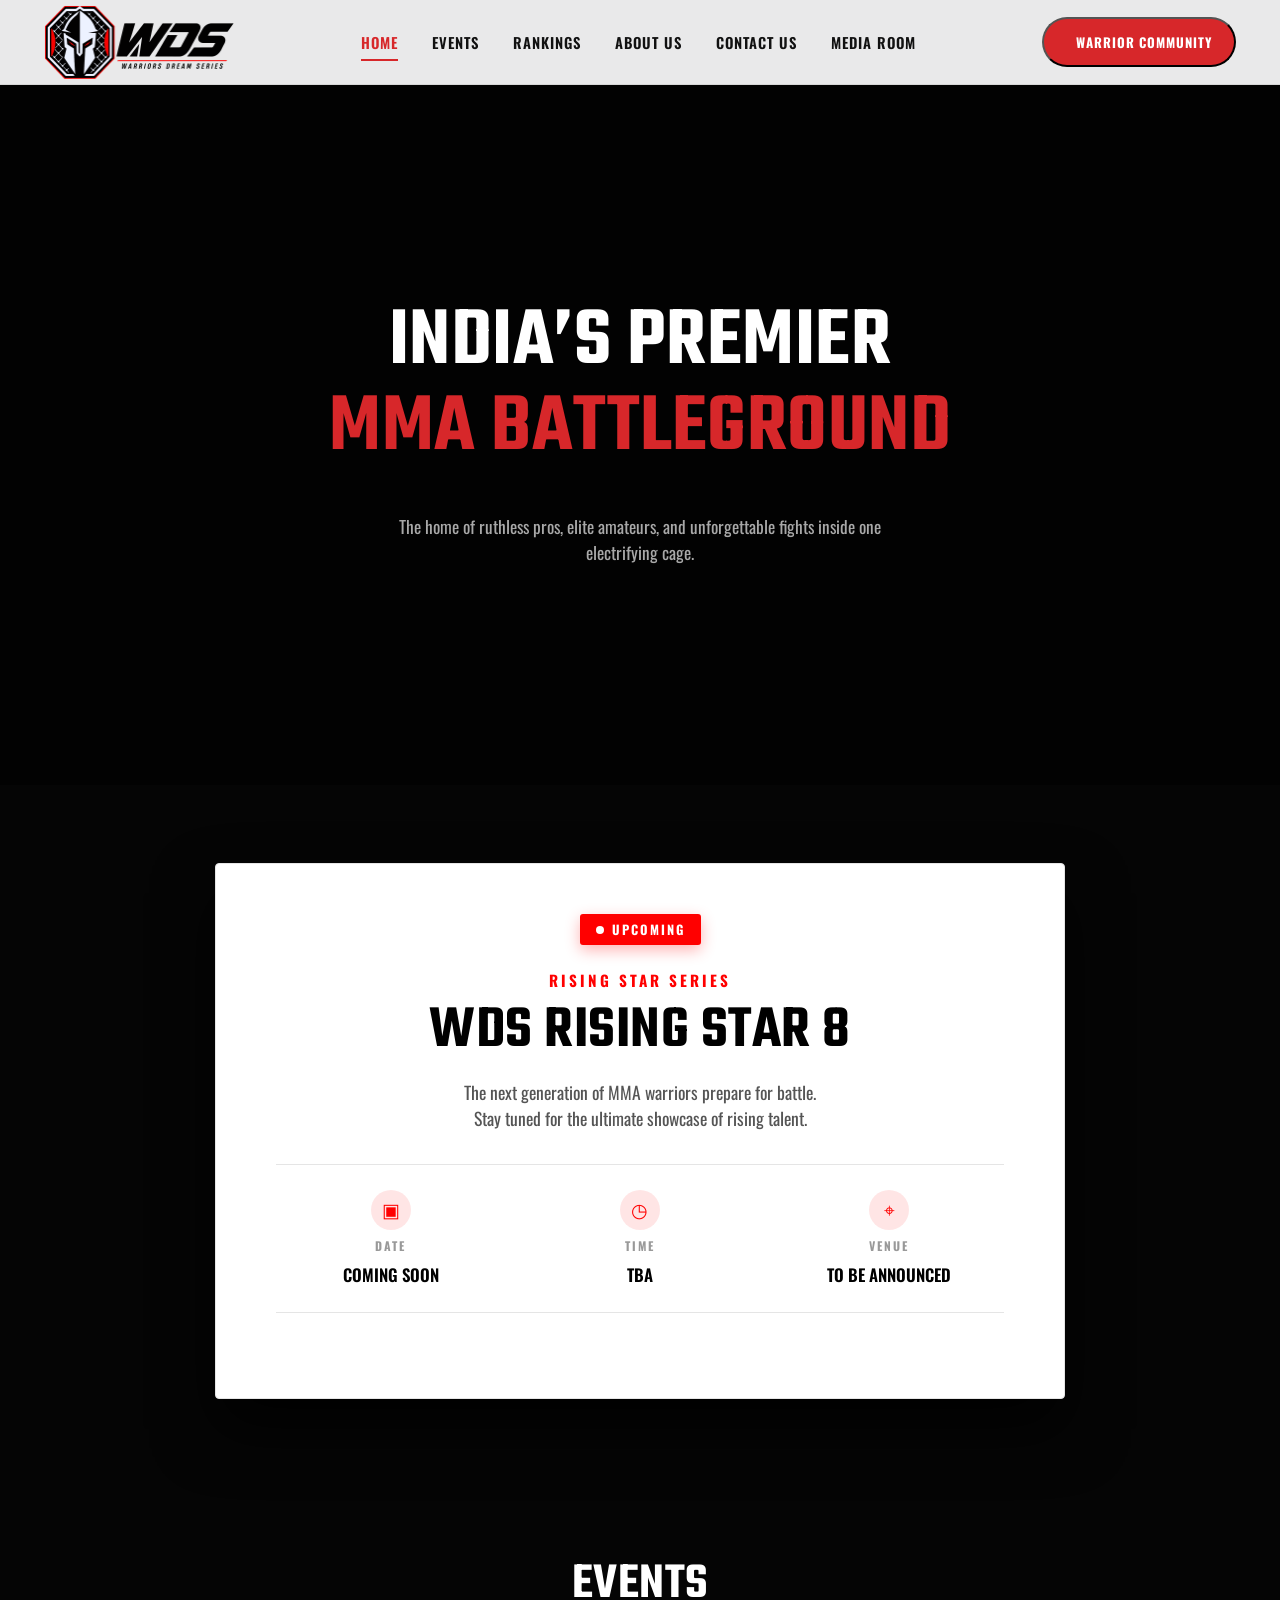
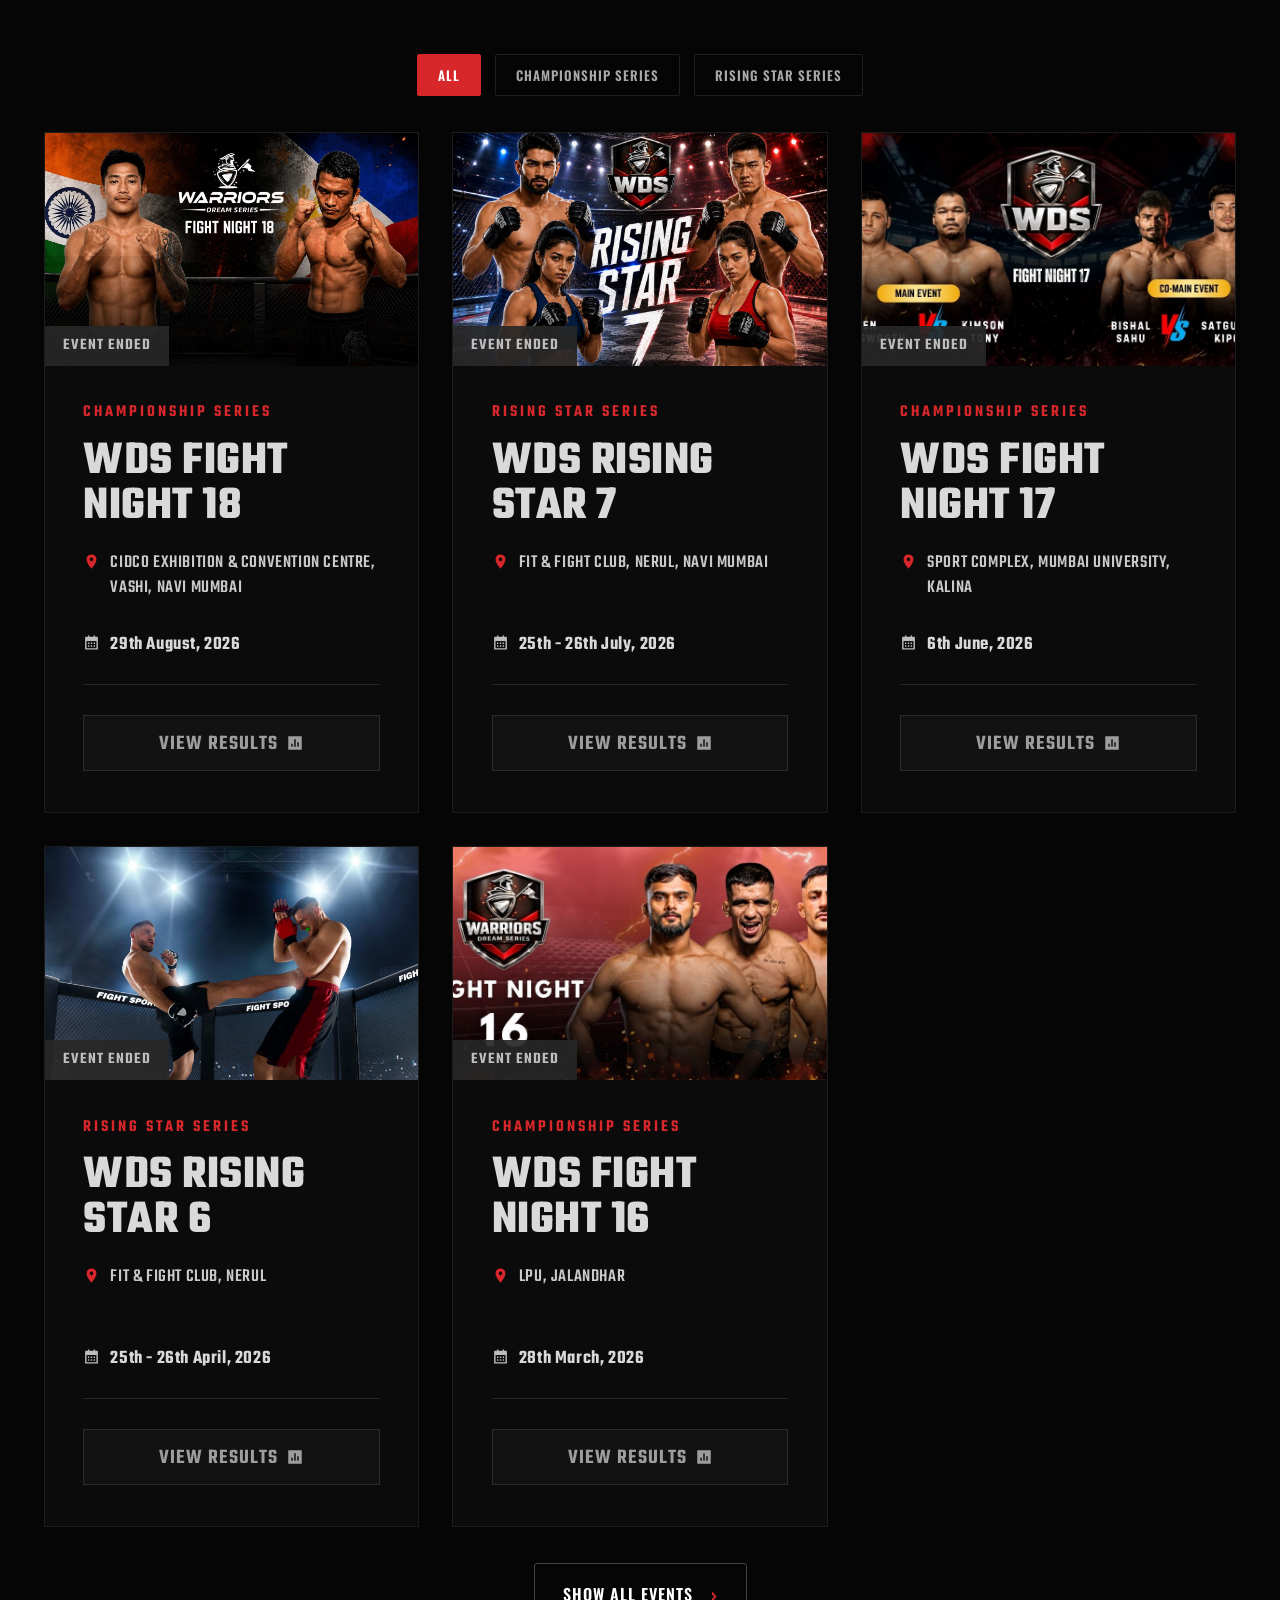
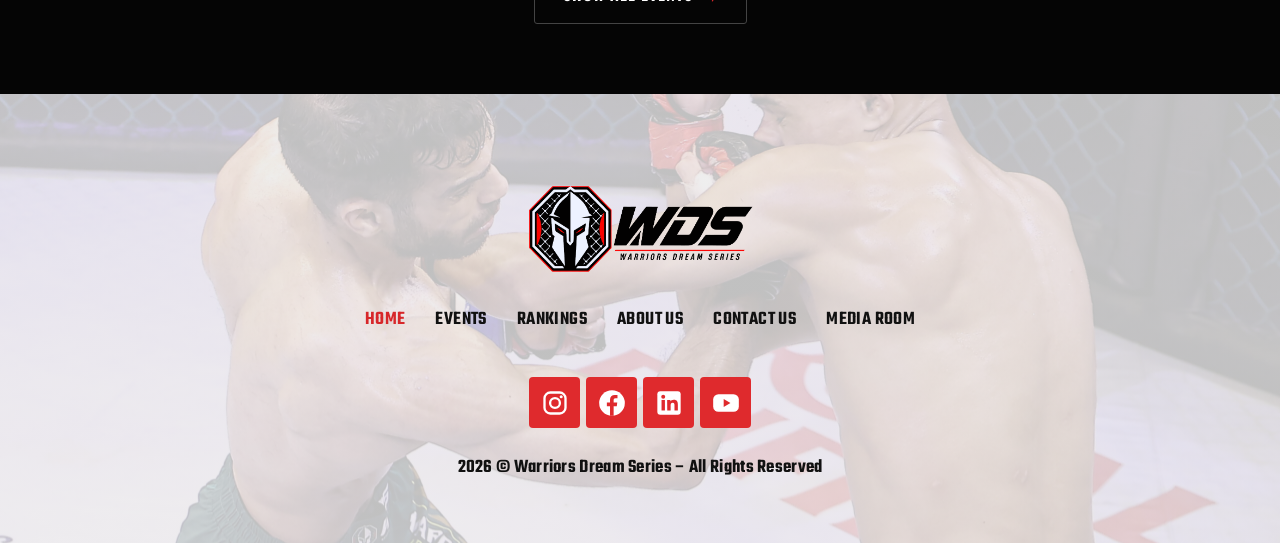
==== commit bebb91e8: "Update index.html" ====
--- a/index.html
+++ b/index.html
@@ -19,19 +19,40 @@
       <ul>
         <li><a class="active" href="./">Home</a></li>
         <li><a href="pages/events.html">Events</a></li>
-        <li><a href="https://vchandanshive34.github.io/fightrank/rankings/mixed-martial-arts" target="_blank">Rankings</a></li>
+        <li><a href="https://vchandanshive34.github.io/fightrank/rankings/mixed-martial-arts" target="_blank" rel="noopener">Rankings</a></li>
         <li><a href="pages/about.html">About Us</a></li>
         <li><a href="pages/contact.html">Contact Us</a></li>
         <li><a href="pages/media-room.html">Media Room</a></li>
       </ul>
     </nav>
-    <a class="header-cta" href="pages/contact.html">
-      <span class="bell-icon" aria-hidden="true">●</span>
+    <button type="button" class="header-cta js-community-open" aria-haspopup="dialog" aria-controls="community-modal">
+      <svg class="cta-icon" viewBox="0 0 24 24" aria-hidden="true"><circle cx="12" cy="12" r="9" fill="none" stroke="currentColor" stroke-width="2.4"/><circle cx="12" cy="12" r="3.2" fill="currentColor"/></svg>
       <span class="cta-label">Warrior Community</span>
-    </a>
+    </button>
     <button class="nav-toggle" aria-label="Toggle navigation" aria-expanded="false">&#9776;</button>
   </div>
 </header>
+
+<div class="community-modal" id="community-modal" role="dialog" aria-modal="true" aria-labelledby="community-title" hidden>
+  <div class="community-backdrop js-community-close"></div>
+  <div class="community-dialog">
+    <button type="button" class="community-close js-community-close" aria-label="Close">
+      <svg viewBox="0 0 24 24" aria-hidden="true"><path d="M5 5l14 14M19 5L5 19" stroke="currentColor" stroke-width="3" stroke-linecap="round"/></svg>
+    </button>
+    <div class="community-frame">
+      <h2 id="community-title" class="community-title">Stay Connected</h2>
+      <p class="community-text">Get instant fight results and event details.</p>
+      <a class="community-btn community-btn--whatsapp" href="https://chat.whatsapp.com/F9RTQZnkuSt49lgWaZDePI?mode=gi_t" target="_blank" rel="noopener">
+        <svg viewBox="0 0 24 24" aria-hidden="true"><path fill="currentColor" d="M12 2.2a9.7 9.7 0 0 0-8.4 14.6L2.2 21.8l5.1-1.3A9.7 9.7 0 1 0 12 2.2zm0 17.7a8 8 0 0 1-4.1-1.1l-.3-.2-3 .8.8-2.9-.2-.3A8 8 0 1 1 12 19.9zm4.4-6c-.2-.1-1.4-.7-1.7-.8-.2-.1-.4-.1-.5.1l-.8.9c-.1.2-.3.2-.5.1a6.6 6.6 0 0 1-3.3-2.9c-.2-.4.2-.4.7-1.3.1-.1 0-.3 0-.4l-.8-1.8c-.2-.5-.4-.4-.5-.4h-.5a.9.9 0 0 0-.7.3 2.8 2.8 0 0 0-.9 2.1 4.9 4.9 0 0 0 1 2.6 11.2 11.2 0 0 0 4.3 3.8c1.6.7 2.2.7 3 .6a2.6 2.6 0 0 0 1.7-1.2 2.1 2.1 0 0 0 .2-1.2c-.1-.1-.3-.2-.5-.3z"/></svg>
+        <span>Rising Star WhatsApp Updates</span>
+      </a>
+      <a class="community-btn community-btn--instagram" href="https://www.instagram.com/channel/AbYt6bfYlB0ADSEK/?igsh=YnhvdHJtcGRzMmR4" target="_blank" rel="noopener">
+        <svg viewBox="0 0 24 24" aria-hidden="true"><rect x="3" y="3" width="18" height="18" rx="5" fill="none" stroke="currentColor" stroke-width="2"/><circle cx="12" cy="12" r="4.2" fill="none" stroke="currentColor" stroke-width="2"/><circle cx="17.3" cy="6.7" r="1.3" fill="currentColor"/></svg>
+        <span>Rising Star Instagram Broadcast</span>
+      </a>
+    </div>
+  </div>
+</div>
 
 <main>
   <section class="hero">
--- a/css/style.css
+++ b/css/style.css
@@ -2,7 +2,7 @@
    Warriors Dream Series — site stylesheet
    ========================================================================== */
 
-@import url('https://fonts.googleapis.com/css2?family=Teko:wght@500;600;700&family=Oswald:wght@400;500;600;700&display=swap');
+@import url('https://fonts.googleapis.com/css2?family=Teko:wght@500;600;700&family=Oswald:wght@400;500;600;700&family=Roboto+Condensed:wght@300;400;500;600&display=swap');
 
 :root {
   --bg: #050505;
@@ -1818,3 +1818,51 @@
   backdrop-filter: blur(2px);
 }
 .season-section .ev-btn { background: rgba(20, 20, 20, .7); }
+
+/* ==========================================================================
+   About page - typography matched to warriorsdreamseries.com/about-us
+   ========================================================================== */
+.band { padding: clamp(56px, 6.5vw, 96px) 0; }
+.band-dark { background: #000; }
+.band-inner { max-width: 1050px; text-align: center; }
+.band-inner p {
+  margin: 0 0 15px;
+  font-family: 'Roboto Condensed', 'Arial Narrow', sans-serif;
+  font-size: clamp(1.05rem, 1.35vw, 1.2rem);
+  font-weight: 400;
+  line-height: 1.6;
+  letter-spacing: .4px;
+  text-align: left;
+}
+.band-dark .band-inner p, .band-black .band-inner p { color: #fff; }
+.band-light .band-inner p { color: #111; }
+.story-close { text-align: center !important; font-weight: 600; }
+
+.band-title {
+  margin: 0 0 clamp(26px, 3vw, 40px);
+  padding: 4px 0 0 20px;
+  font-size: clamp(2.6rem, 5vw, 3.9rem);
+  letter-spacing: .5px;
+  z-index: 0;
+}
+.band-title::before {
+  top: 0;
+  transform: none;
+  z-index: -1;
+  width: 28px;
+  height: 46px;
+}
+
+.team-info h3 { font-size: clamp(1.9rem, 2.8vw, 2.5rem); }
+.team-role, .team-org {
+  font-family: 'Roboto Condensed', 'Arial Narrow', sans-serif;
+  font-size: 1.05rem;
+  letter-spacing: 1px;
+}
+.team-info p {
+  max-width: 620px;
+  font-family: 'Roboto Condensed', 'Arial Narrow', sans-serif;
+  font-size: clamp(1.05rem, 1.35vw, 1.2rem);
+  line-height: 1.6;
+  letter-spacing: .4px;
+}
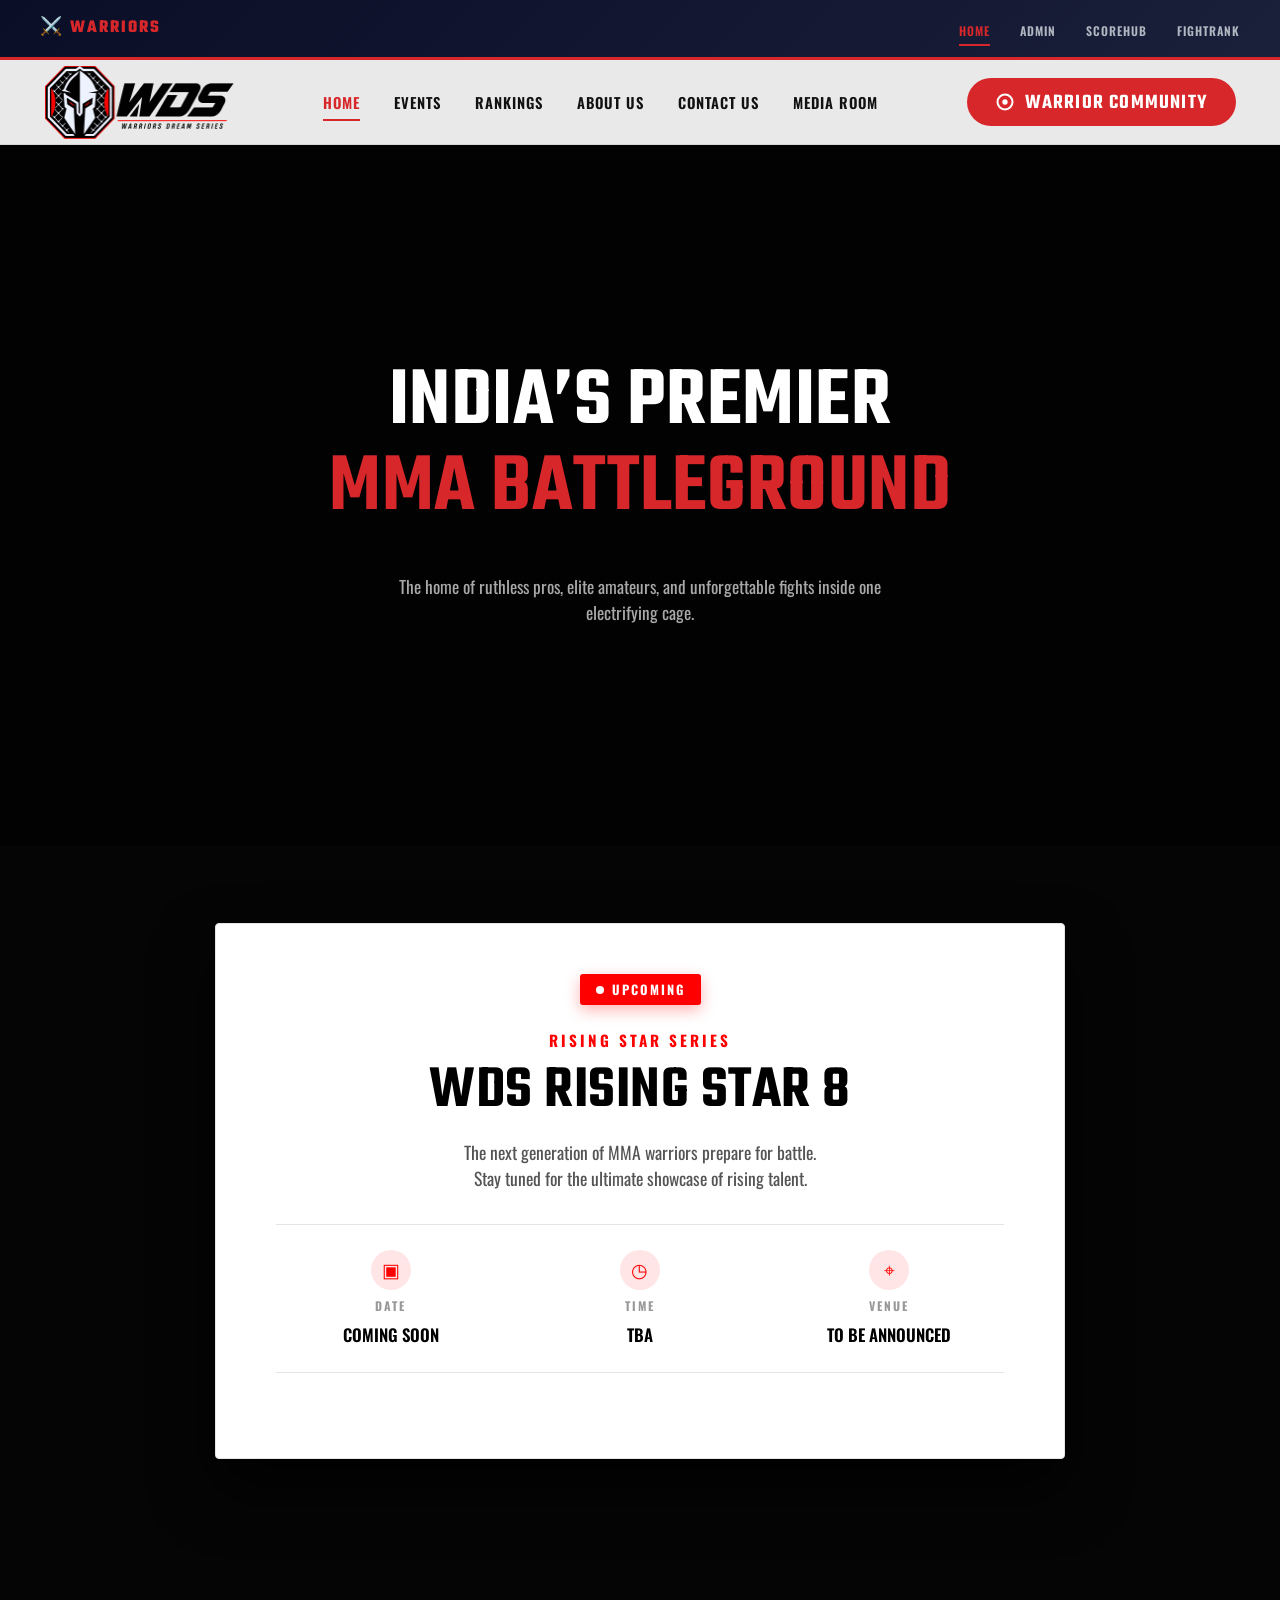
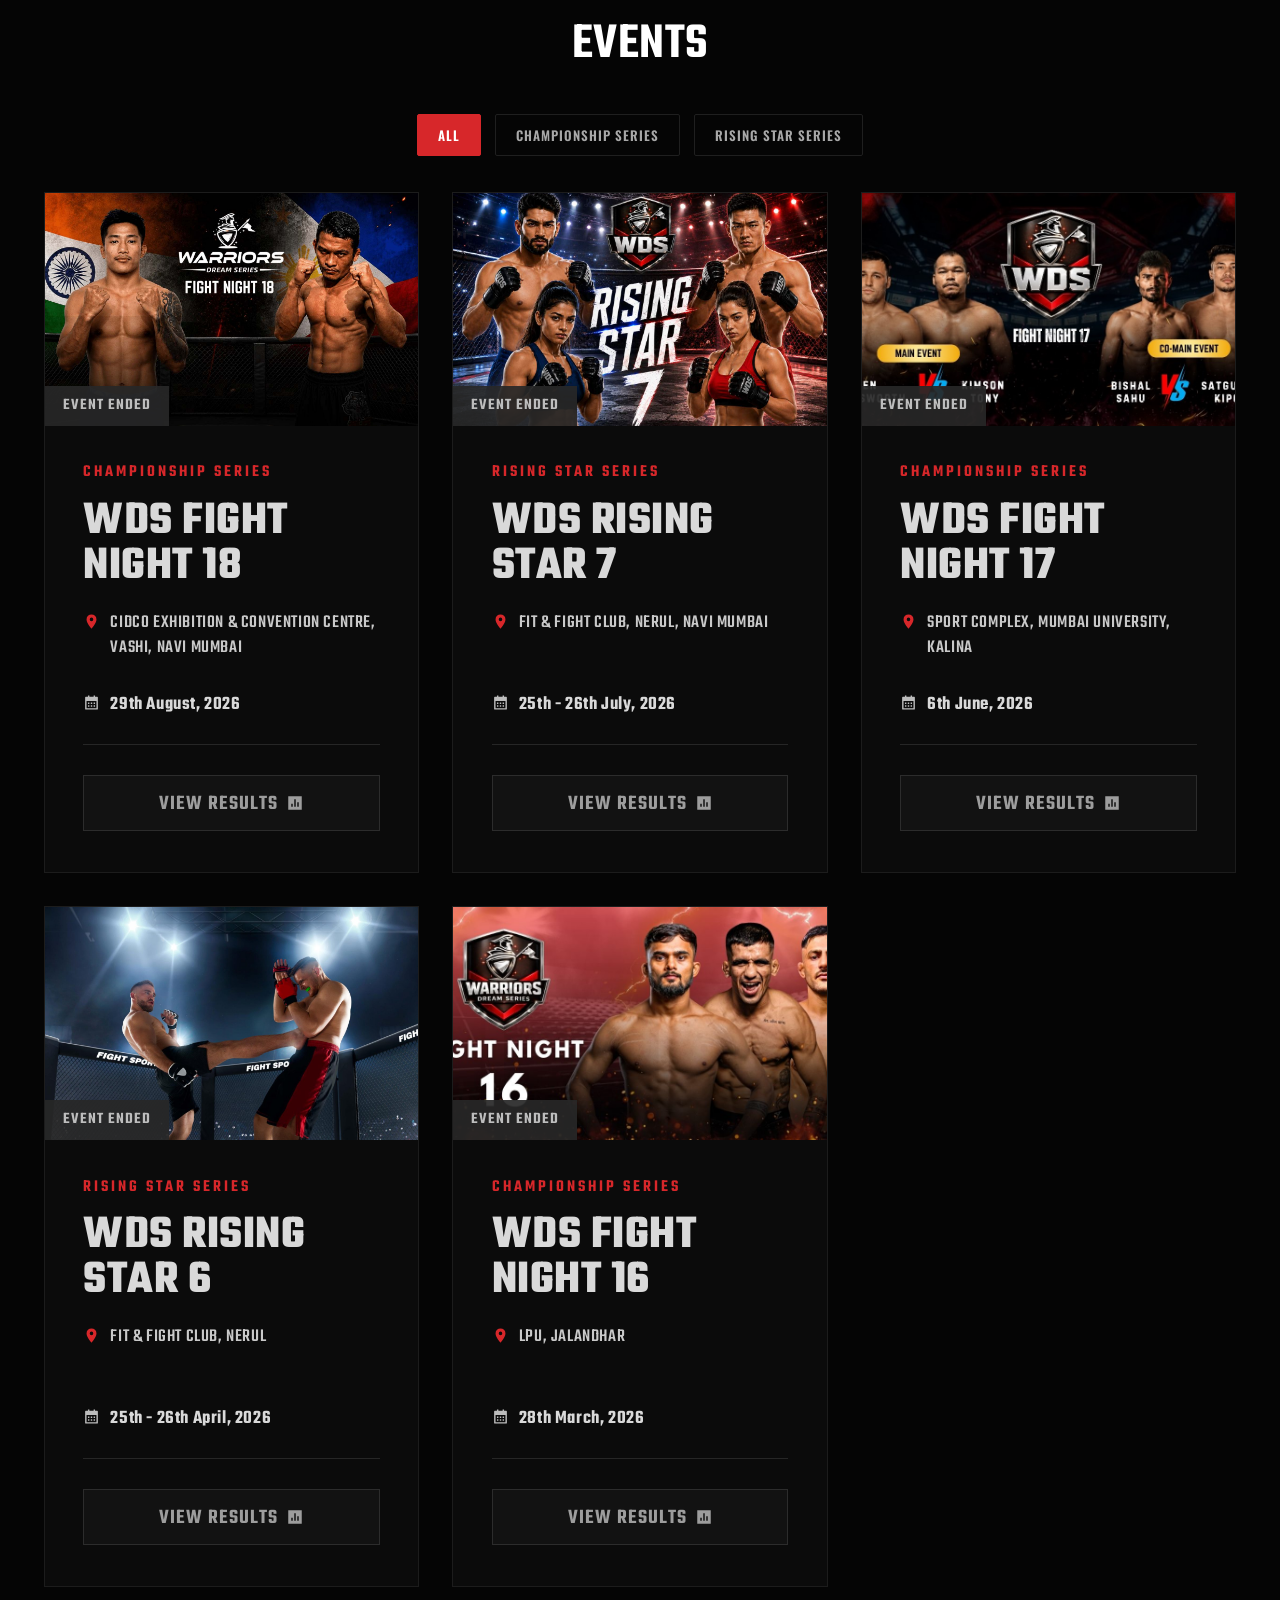
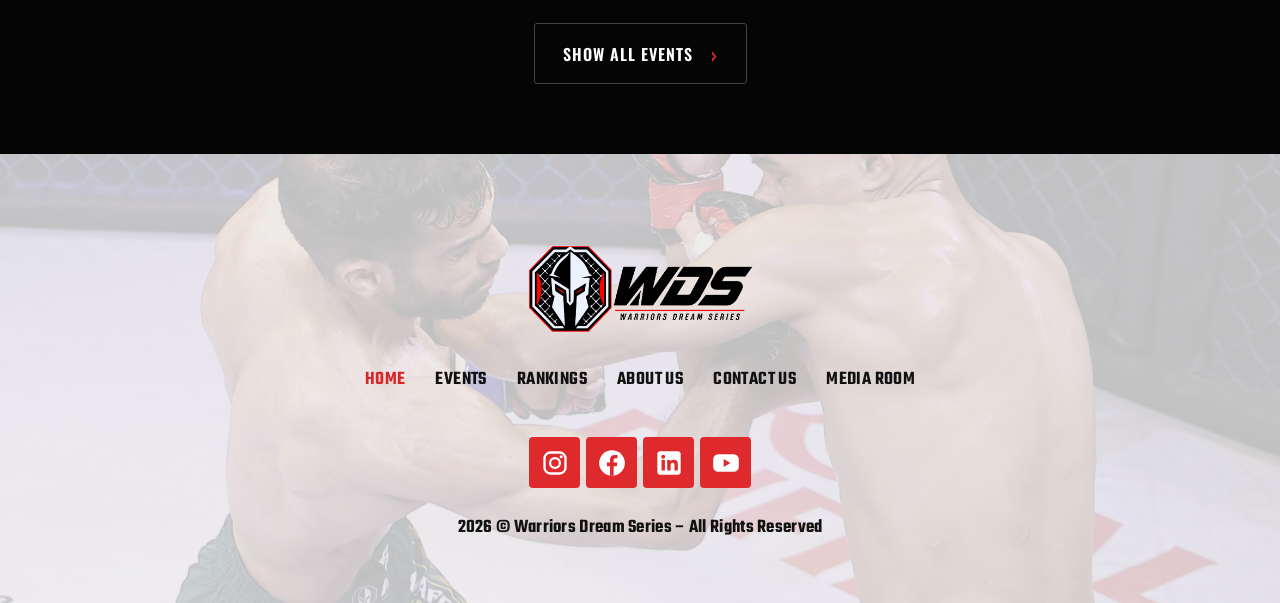
==== commit eabadd7f: "Implement navigation bar styles in index.html Added styles for navigation bar and links." ====
--- a/index.html
+++ b/index.html
@@ -11,6 +11,87 @@
 <link rel="apple-touch-icon" href="assets/images/apple-touch-icon.png">
 </head>
 <body>
+
+<style>
+    /* Navigation Bar Styles */
+    .mma-nav-bar {
+        background: linear-gradient(135deg, #0a0e27 0%, #1a1f3a 100%);
+        border-bottom: 3px solid #d7272a;
+        padding: 15px 20px;
+        position: sticky;
+        top: 0;
+        z-index: 1000;
+    }
+
+    .mma-nav-container {
+        max-width: 1200px;
+        margin: 0 auto;
+        display: flex;
+        justify-content: space-between;
+        align-items: center;
+    }
+
+    .mma-nav-logo {
+        color: #d7272a;
+        font-size: 18px;
+        font-weight: bold;
+        text-decoration: none;
+        font-family: 'Teko', 'Arial', sans-serif;
+        letter-spacing: 2px;
+        text-transform: uppercase;
+    }
+
+    .mma-nav-links {
+        display: flex;
+        gap: 30px;
+        list-style: none;
+        margin: 0;
+        padding: 0;
+    }
+
+    .mma-nav-links a {
+        color: #b0b8c1;
+        text-decoration: none;
+        font-size: 12px;
+        text-transform: uppercase;
+        letter-spacing: 1px;
+        transition: color 0.3s ease;
+        font-weight: 600;
+    }
+
+    .mma-nav-links a:hover {
+        color: #d7272a;
+    }
+
+    .mma-nav-links a.active {
+        color: #d7272a;
+        border-bottom: 2px solid #d7272a;
+        padding-bottom: 5px;
+    }
+
+    @media (max-width: 768px) {
+        .mma-nav-links {
+            gap: 15px;
+        }
+
+        .mma-nav-links a {
+            font-size: 10px;
+        }
+    }
+</style>
+
+<!-- Navigation HTML -->
+<nav class="mma-nav-bar">
+    <div class="mma-nav-container">
+        <a href="index.html" class="mma-nav-logo">⚔️ Warriors</a>
+        <ul class="mma-nav-links">
+            <li><a href="index.html" class="active">Home</a></li>
+            <li><a href="admin-dashboard.html">Admin</a></li>
+            <li><a href="https://vchandanshive34.github.io/ScoreHUB/">ScoreHUB</a></li>
+            <li><a href="https://vchandanshive34.github.io/fightrank/admin">FightRank</a></li>
+        </ul>
+    </div>
+</nav>
 
 <header class="site-header">
   <div class="container header-inner">
--- a/css/style.css
+++ b/css/style.css
@@ -1866,3 +1866,121 @@
   line-height: 1.6;
   letter-spacing: .4px;
 }
+
+/* ==========================================================================
+   Header "Warrior Community" button (same on every page)
+   ========================================================================== */
+button.header-cta {
+  border: 0;
+  cursor: pointer;
+  font-family: 'Teko', 'Oswald', sans-serif;
+  font-size: 1.3rem;
+  font-weight: 600;
+  letter-spacing: 1.2px;
+  line-height: 1;
+  padding: 15px 28px 13px;
+}
+.header-cta .cta-icon { width: 20px; height: 20px; flex-shrink: 0; margin-top: -2px; color: #fff; }
+.header-cta:focus-visible { outline: 3px solid #111; outline-offset: 3px; }
+@media (max-width: 860px) {
+  button.header-cta { padding: 12px; }
+}
+
+/* ==========================================================================
+   Warrior Community popup - "Stay Connected" (matches warriorsdreamseries.com)
+   ========================================================================== */
+.community-modal {
+  position: fixed;
+  inset: 0;
+  z-index: 1000;
+  display: flex;
+  align-items: center;
+  justify-content: center;
+  padding: 16px;
+}
+.community-modal[hidden] { display: none; }
+.community-backdrop {
+  position: absolute;
+  inset: 0;
+  background: rgba(0, 0, 0, .72);
+  animation: communityFade .25s ease;
+}
+.community-dialog {
+  position: relative;
+  width: min(500px, 100%);
+  padding: 50px 30px 50px;
+  background: #000;
+  box-shadow: 0 30px 80px rgba(0, 0, 0, .6);
+  animation: communityPop .3s ease;
+}
+.community-close {
+  position: absolute;
+  top: 10px;
+  right: 14px;
+  width: 30px;
+  height: 30px;
+  padding: 4px;
+  background: none;
+  border: 0;
+  color: #e3262a;
+  cursor: pointer;
+}
+.community-close svg { width: 100%; height: 100%; display: block; }
+.community-close:hover { color: #fff; }
+.community-frame {
+  padding: 50px clamp(18px, 6vw, 40px) 58px;
+  border: 2px solid #e3262a;
+  border-radius: 3px;
+  box-shadow: 0 0 22px rgba(227, 38, 42, .75), inset 0 0 18px rgba(227, 38, 42, .35);
+  text-align: center;
+}
+.community-title {
+  margin: 0 0 30px;
+  color: #fff;
+  font-family: 'Teko', sans-serif;
+  font-size: clamp(2.4rem, 7vw, 3.2rem);
+  font-weight: 700;
+  line-height: 1;
+  letter-spacing: .5px;
+  text-transform: uppercase;
+}
+.community-text {
+  margin: 0 0 44px;
+  color: #eee;
+  font-family: 'Roboto Condensed', 'Arial Narrow', sans-serif;
+  font-size: 1.2rem;
+  letter-spacing: .4px;
+}
+.community-btn {
+  display: flex;
+  align-items: center;
+  justify-content: center;
+  gap: 14px;
+  width: 100%;
+  max-width: 356px;
+  margin: 0 auto 30px;
+  padding: 15px 16px 12px;
+  color: #fff;
+  font-family: 'Teko', sans-serif;
+  font-size: 1.32rem;
+  font-weight: 600;
+  letter-spacing: .6px;
+  line-height: 1.05;
+  text-transform: uppercase;
+  white-space: nowrap;
+  border-radius: 2px;
+  transition: transform .2s ease, filter .2s ease;
+}
+.community-btn:last-child { margin-bottom: 0; }
+.community-btn svg { width: 20px; height: 20px; flex: none; margin-top: -3px; }
+.community-btn:hover { transform: translateY(-2px); filter: brightness(1.08); }
+.community-btn--whatsapp { background: #16cc6a; }
+.community-btn--instagram { background: linear-gradient(90deg, #f0913e 0%, #e0356a 55%, #c31e9a 100%); }
+body.community-open { overflow: hidden; }
+
+@keyframes communityFade { from { opacity: 0; } to { opacity: 1; } }
+@keyframes communityPop { from { opacity: 0; transform: translateY(14px) scale(.97); } to { opacity: 1; transform: none; } }
+@media (max-width: 480px) {
+  .community-dialog { padding: 46px 16px 30px; }
+  .community-btn { font-size: 1.15rem; gap: 10px; white-space: normal; }
+}
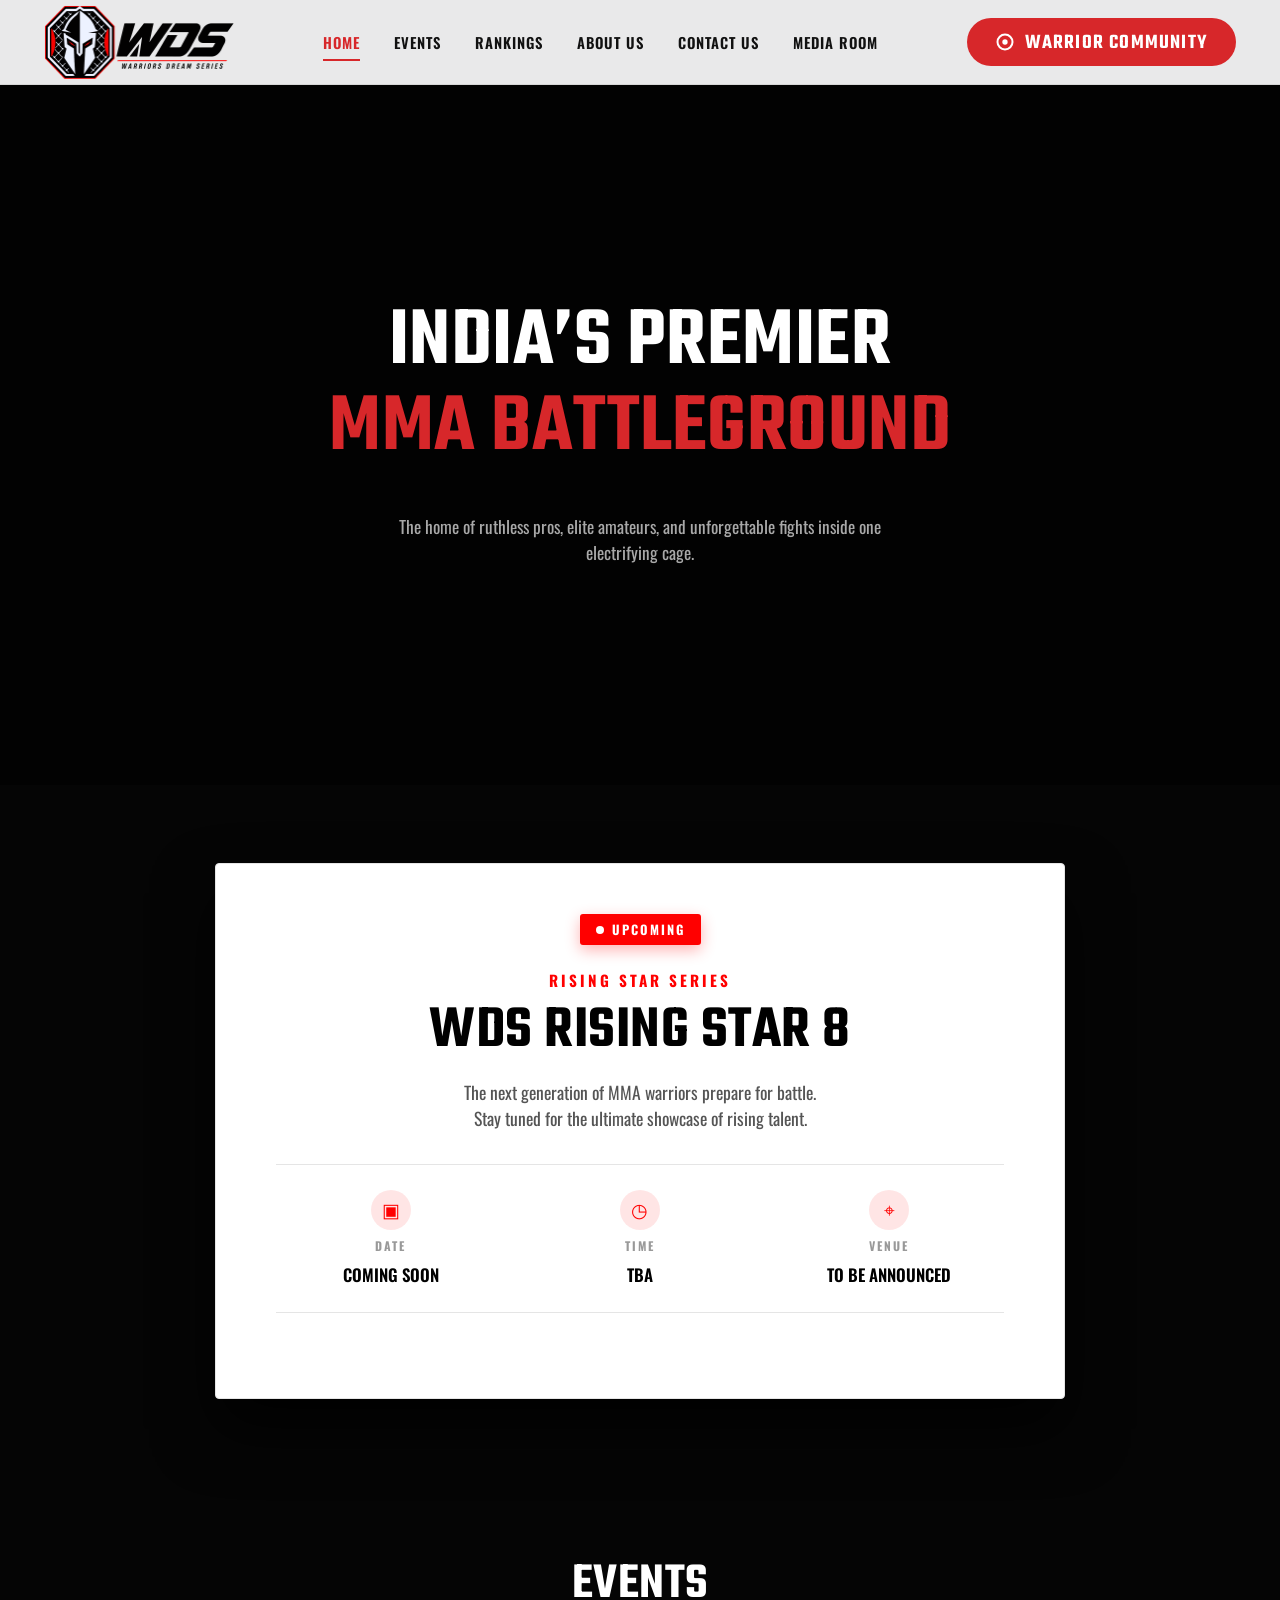
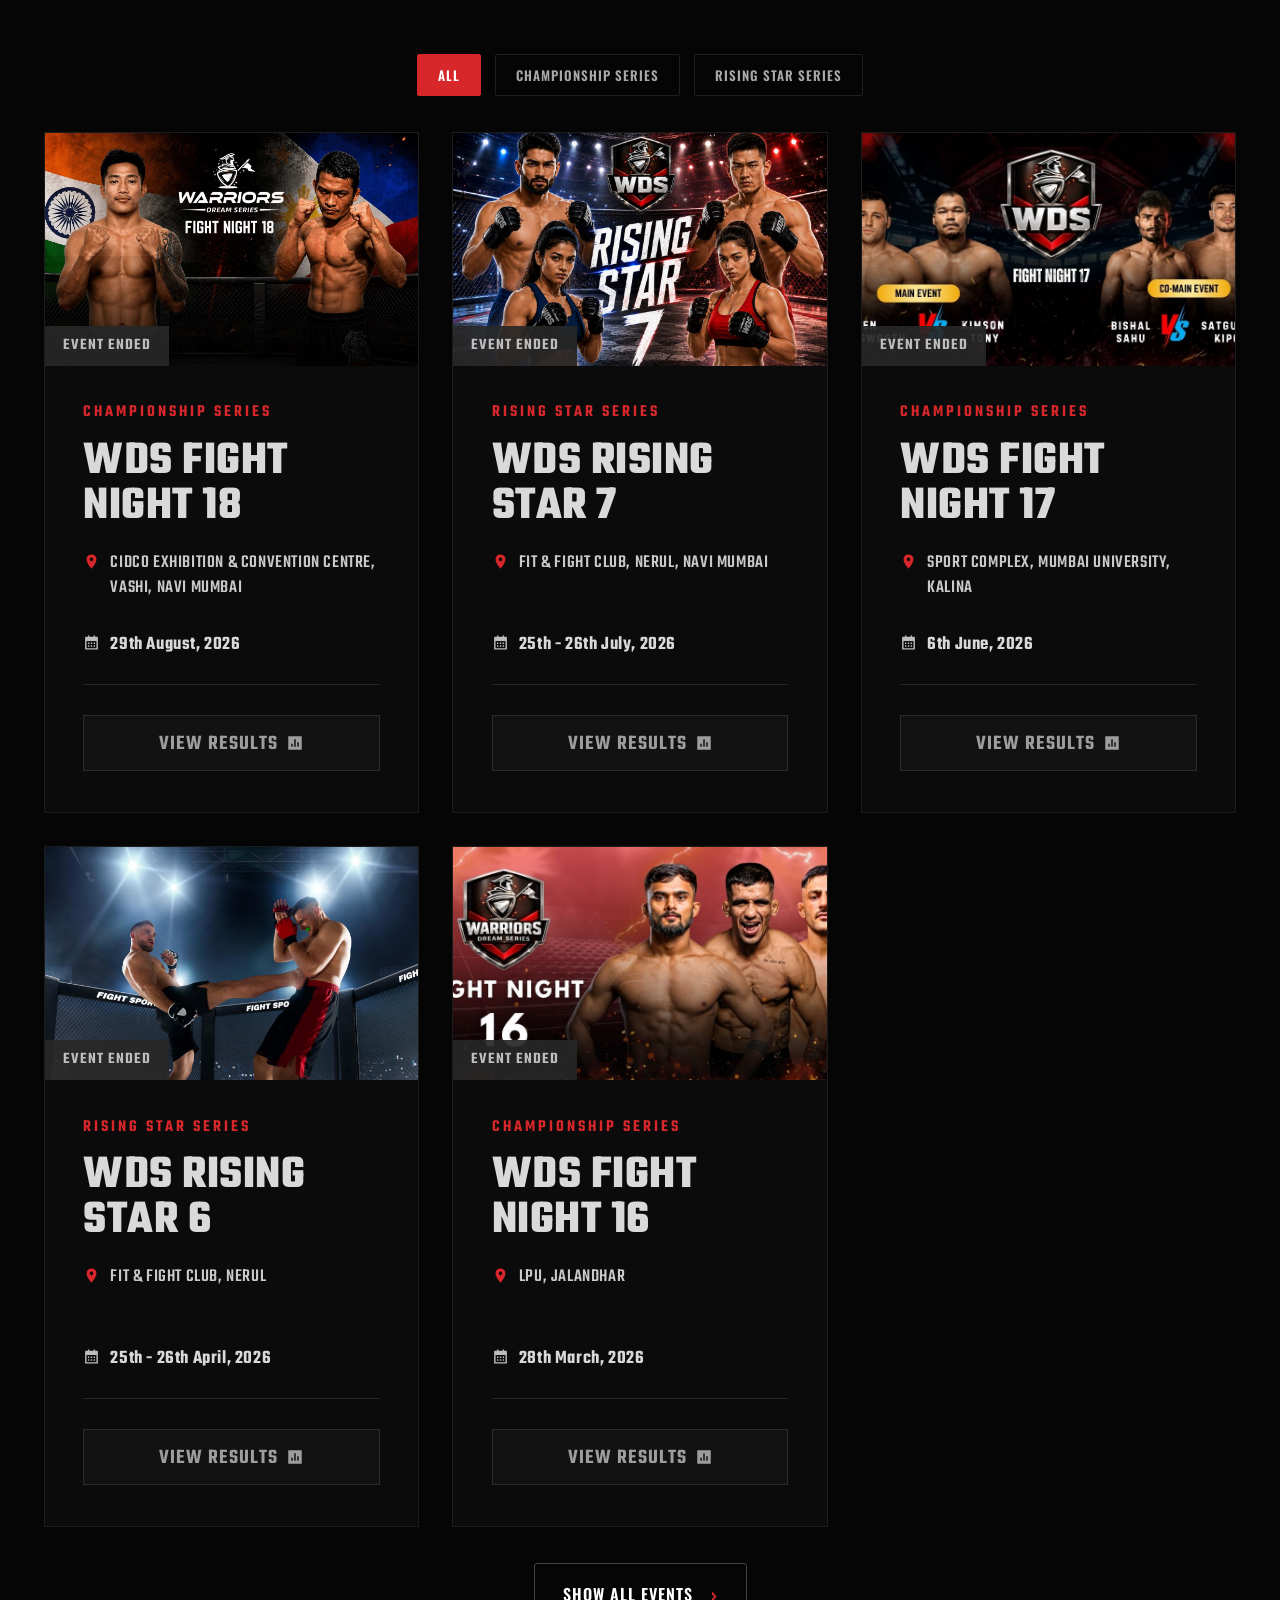
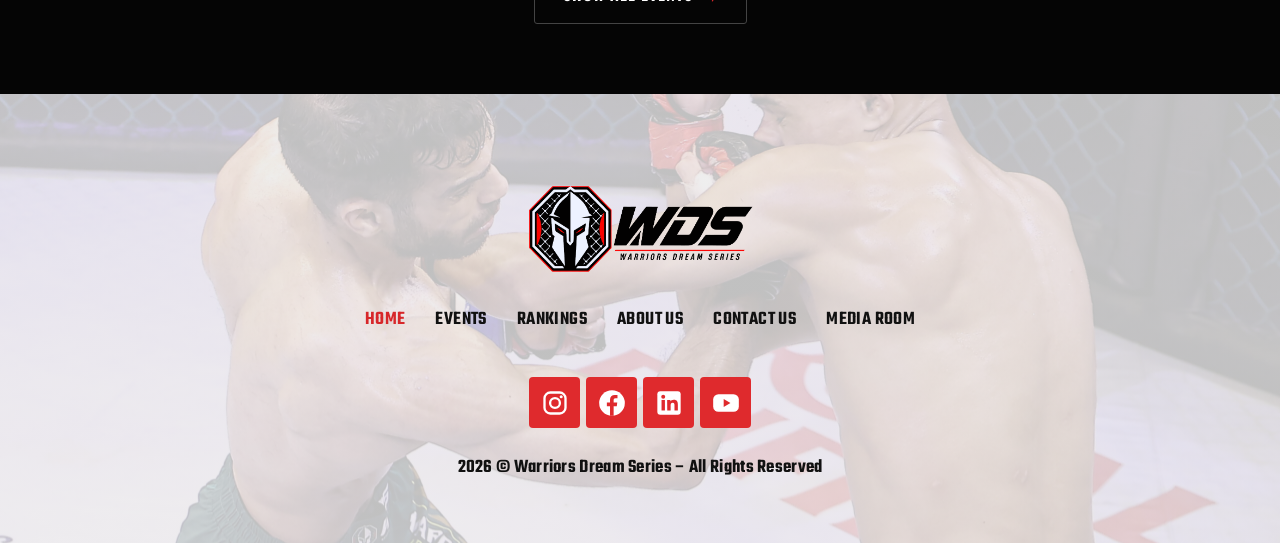
==== commit f86b2854: "Add files via upload" ====
--- a/index.html
+++ b/index.html
@@ -11,87 +11,6 @@
 <link rel="apple-touch-icon" href="assets/images/apple-touch-icon.png">
 </head>
 <body>
-
-<style>
-    /* Navigation Bar Styles */
-    .mma-nav-bar {
-        background: linear-gradient(135deg, #0a0e27 0%, #1a1f3a 100%);
-        border-bottom: 3px solid #d7272a;
-        padding: 15px 20px;
-        position: sticky;
-        top: 0;
-        z-index: 1000;
-    }
-
-    .mma-nav-container {
-        max-width: 1200px;
-        margin: 0 auto;
-        display: flex;
-        justify-content: space-between;
-        align-items: center;
-    }
-
-    .mma-nav-logo {
-        color: #d7272a;
-        font-size: 18px;
-        font-weight: bold;
-        text-decoration: none;
-        font-family: 'Teko', 'Arial', sans-serif;
-        letter-spacing: 2px;
-        text-transform: uppercase;
-    }
-
-    .mma-nav-links {
-        display: flex;
-        gap: 30px;
-        list-style: none;
-        margin: 0;
-        padding: 0;
-    }
-
-    .mma-nav-links a {
-        color: #b0b8c1;
-        text-decoration: none;
-        font-size: 12px;
-        text-transform: uppercase;
-        letter-spacing: 1px;
-        transition: color 0.3s ease;
-        font-weight: 600;
-    }
-
-    .mma-nav-links a:hover {
-        color: #d7272a;
-    }
-
-    .mma-nav-links a.active {
-        color: #d7272a;
-        border-bottom: 2px solid #d7272a;
-        padding-bottom: 5px;
-    }
-
-    @media (max-width: 768px) {
-        .mma-nav-links {
-            gap: 15px;
-        }
-
-        .mma-nav-links a {
-            font-size: 10px;
-        }
-    }
-</style>
-
-<!-- Navigation HTML -->
-<nav class="mma-nav-bar">
-    <div class="mma-nav-container">
-        <a href="index.html" class="mma-nav-logo">⚔️ Warriors</a>
-        <ul class="mma-nav-links">
-            <li><a href="index.html" class="active">Home</a></li>
-            <li><a href="admin-dashboard.html">Admin</a></li>
-            <li><a href="https://vchandanshive34.github.io/ScoreHUB/">ScoreHUB</a></li>
-            <li><a href="https://vchandanshive34.github.io/fightrank/admin">FightRank</a></li>
-        </ul>
-    </div>
-</nav>
 
 <header class="site-header">
   <div class="container header-inner">
